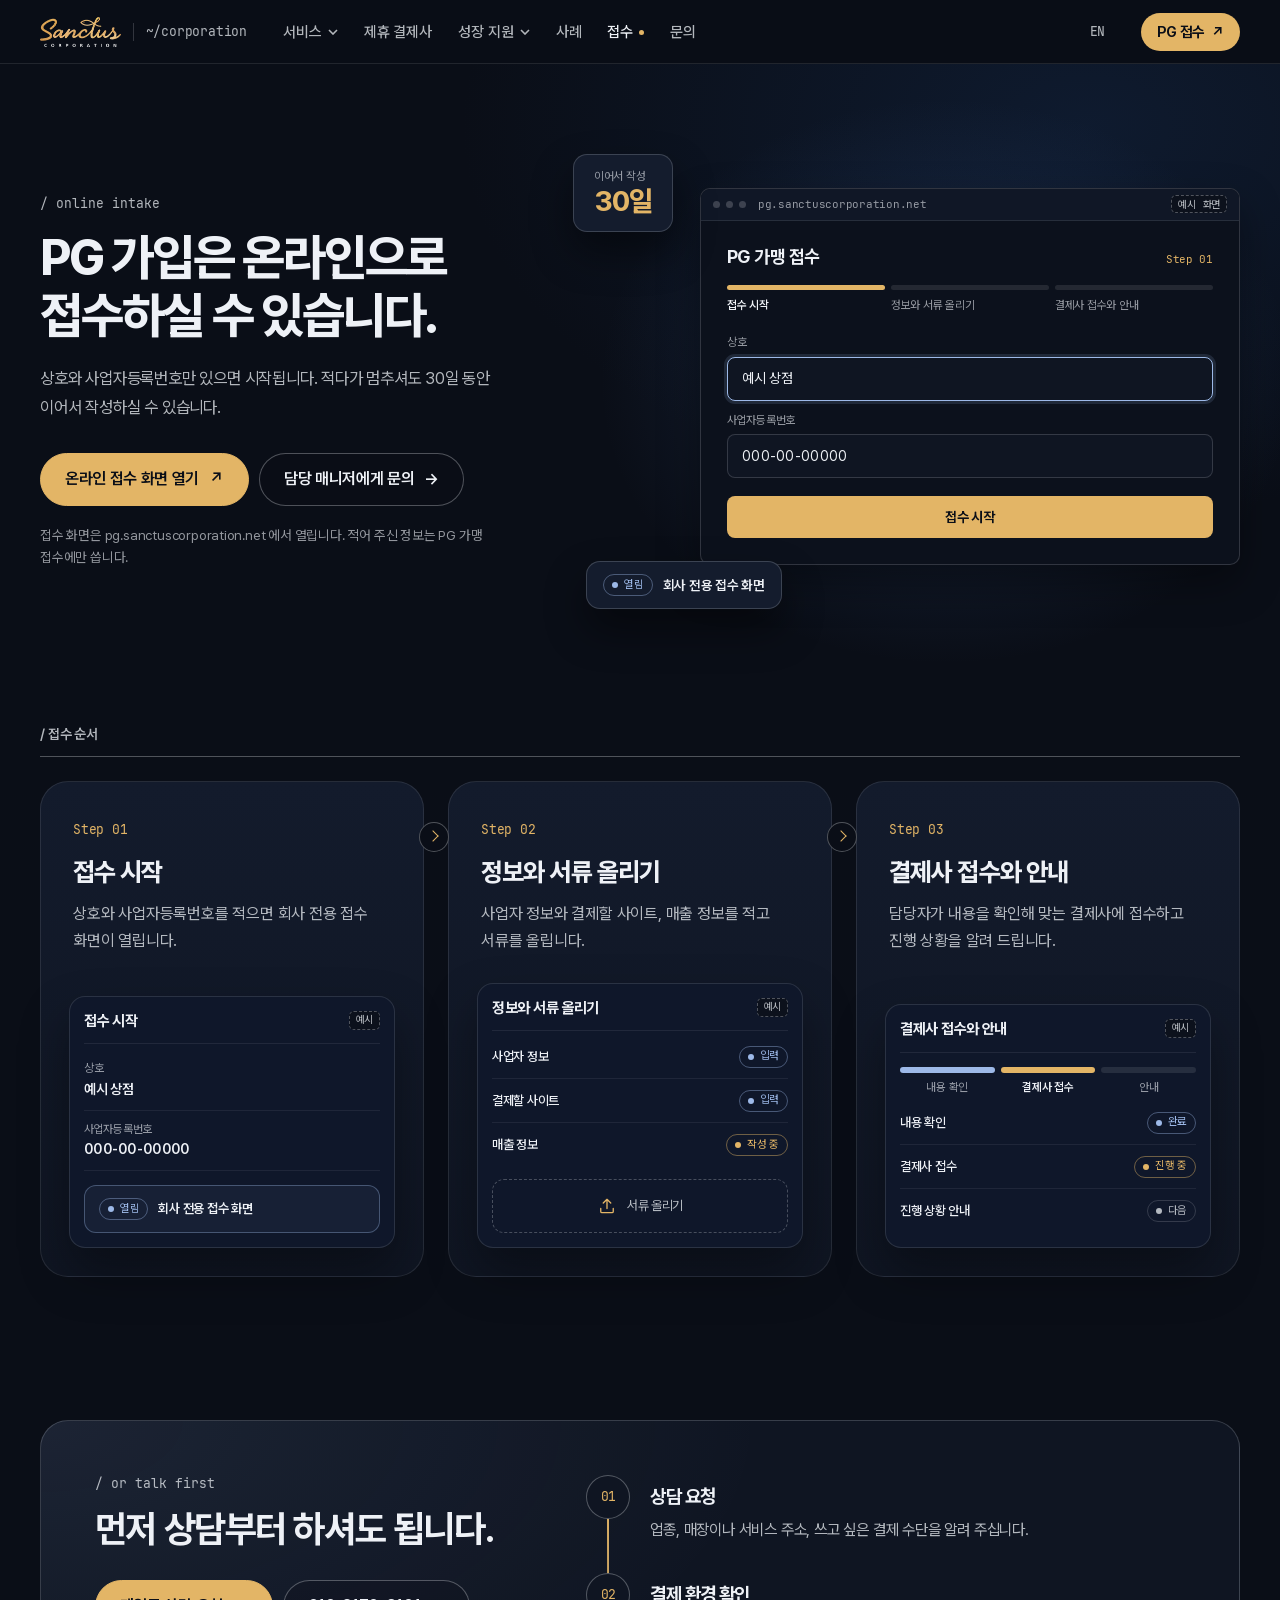
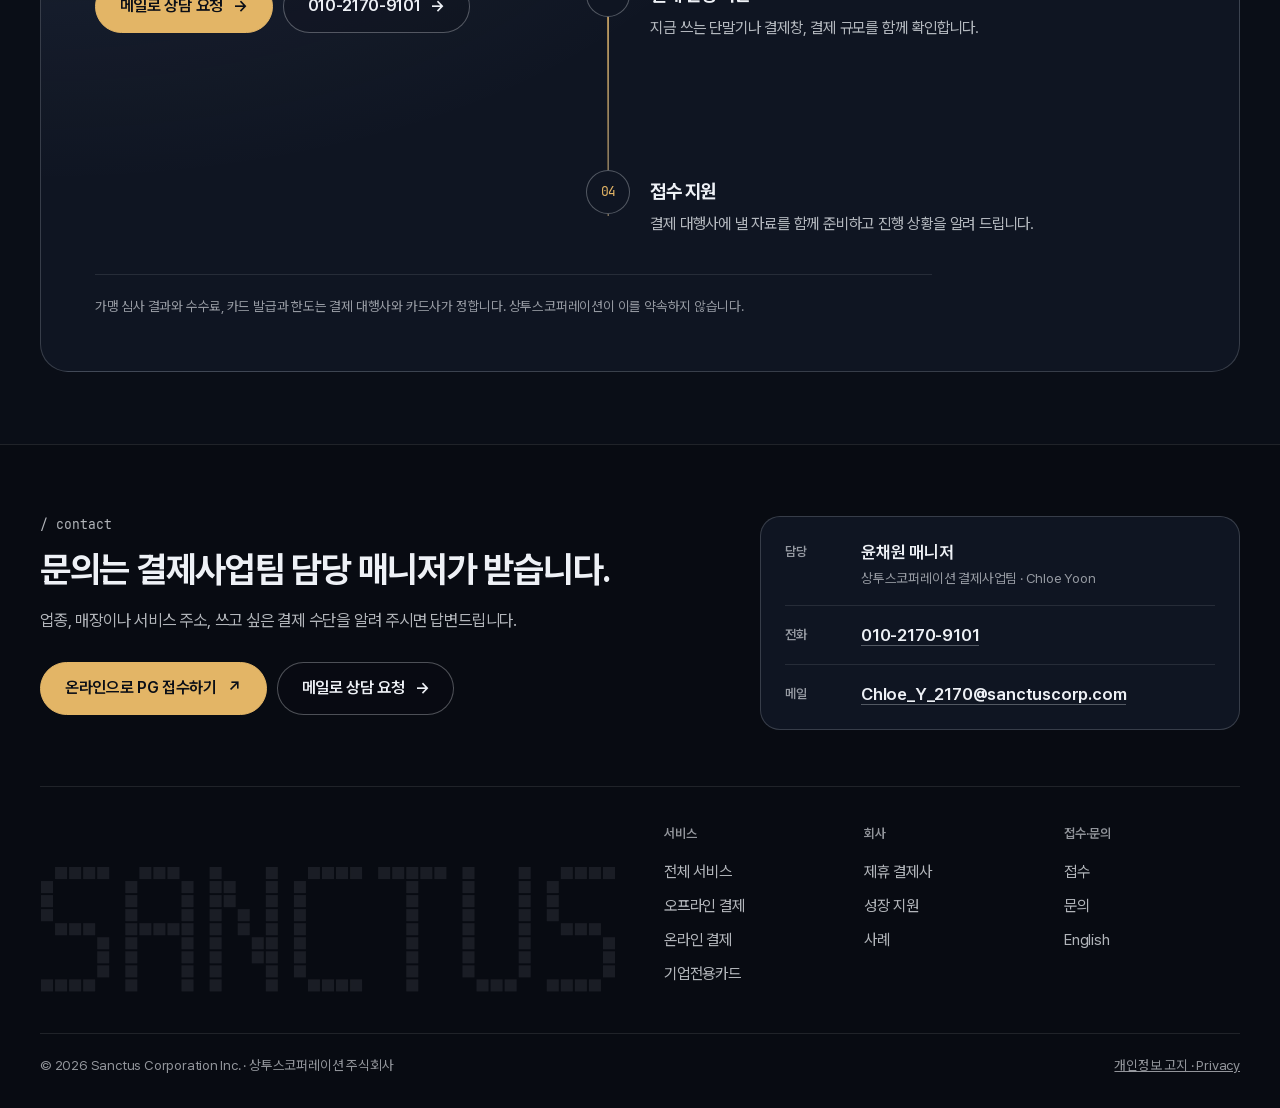
==== apply/index.html @ 1235dc09 "feat: 회사 홈페이지 v4(13쪽) 공개 승인된 v4 시안을 공개용으로 조립해 올립니다(--root /, 404 쪽만 noindex, 캐시 꼬리표 v4-20261119). 메인" ====
<!doctype html>
<html lang="ko">
<head>
<meta charset="utf-8">
<meta name="viewport" content="width=device-width,initial-scale=1,viewport-fit=cover">
<title>접수 — PG 가입은 온라인으로 접수하실 수 있습니다 | 상투스코퍼레이션</title>
<meta name="description" content="상호와 사업자등록번호만 있으면 시작됩니다. 적다가 멈추셔도 30일 동안 이어서 작성하실 수 있습니다.">

<meta name="theme-color" content="#0a0e17">
<link rel="canonical" href="https://sanctuscorporation.com/apply/">
<link rel="icon" href="../assets/favicon.svg" type="image/svg+xml">
<link rel="apple-touch-icon" href="../assets/apple-touch-icon.png">
<meta property="og:type" content="website">
<meta property="og:locale" content="ko_KR">
<meta property="og:site_name" content="Sanctus Corporation">
<meta property="og:title" content="접수 — PG 가입은 온라인으로 접수하실 수 있습니다 | 상투스코퍼레이션">
<meta property="og:description" content="상호와 사업자등록번호만 있으면 시작됩니다. 적다가 멈추셔도 30일 동안 이어서 작성하실 수 있습니다.">
<meta property="og:url" content="https://sanctuscorporation.com/apply/">
<meta property="og:image" content="https://sanctuscorporation.com/assets/og-image.png">
<meta name="twitter:card" content="summary_large_image">
<link rel="preload" href="../assets/fonts/pretendard-var-ks.woff2" as="font" type="font/woff2" crossorigin>
<link rel="stylesheet" href="../css/v4.css?v4-20261119"><link rel="stylesheet" href="../css/mocks.css?v4-20261119">
<script>(function(){var d=document.documentElement;d.className='js';if(window.matchMedia&&matchMedia('(prefers-reduced-motion: reduce)').matches)d.className+=' rm';setTimeout(function(){d.classList.add('go')},1600)})()</script>

</head>
<body class="page-sub">
<a class="skip" href="#main">본문으로 건너뛰기</a>
<header class="hd" id="hd" data-mode="sub"><div class="hd-bg" aria-hidden="true"></div><div class="hd-in"><a class="brand" href="../" aria-label="상투스코퍼레이션 첫 화면"><img src="../assets/sanctus-corporation-logo.webp" width="320" height="119" alt="Sanctus Corporation"><span class="path">~/corporation</span></a><nav class="mnav" id="mnav" aria-label="주 메뉴"><ul class="mnav-list"><li class="dd" data-dd><button type="button" class="nl dd-btn" aria-expanded="false" aria-controls="dd-services">서비스<svg class="chev" viewBox="0 0 10 6" aria-hidden="true"><path d="M1 1l4 4 4-4"/></svg></button><div class="dd-panel" id="dd-services"><ul><li><a href="../services/"><b>전체 서비스</b><span>결제 방식을 정하고, 접수하는 일을 돕습니다.</span></a></li><li><a href="../services/offline/"><b>오프라인 결제</b><span>매장 결제 PG·VAN 도입 상담</span></a></li><li><a href="../services/online/"><b>온라인 결제</b><span>온라인 결제 PG 도입 상담</span></a></li><li><a href="../services/corporate-card/"><b>기업전용카드</b><span>기업전용카드·정기결제 상담</span></a></li></ul></div></li><li><a class="nl" href="../partners/">제휴 결제사</a></li><li class="dd" data-dd><button type="button" class="nl dd-btn" aria-expanded="false" aria-controls="dd-growth">성장 지원<svg class="chev" viewBox="0 0 10 6" aria-hidden="true"><path d="M1 1l4 4 4-4"/></svg></button><div class="dd-panel" id="dd-growth"><ul><li><a href="../growth/"><b>성장 지원 전체</b><span>결제에서 끝나지 않습니다. 회사가 크는 일을 함께합니다.</span></a></li><li><a href="../growth/#tech"><b>기술</b><span>CTO 지원, AX 지원</span></a></li><li><a href="../growth/#programs"><b>지원사업</b><span>TIPS·LIPS, 정부지원사업 준비</span></a></li><li><a href="../growth/#investment"><b>투자</b><span>상투스인베스트먼트 투자 검토 연계</span></a></li><li><a href="../growth/#network"><b>고객과 네트워크</b><span>클라이언트 유치, 포트폴리오·투자사 연결</span></a></li></ul></div></li><li><a class="nl" href="../cases/">사례</a></li><li><a class="nl" href="../apply/" aria-current="page">접수</a></li><li><a class="nl" href="../contact/">문의</a></li></ul><a class="nl en" href="../en/" lang="en" aria-label="English">EN</a></nav><div class="hd-r"><a class="pg" href="https://pg.sanctuscorporation.net/" target="_blank" rel="noopener">PG 접수 <i aria-hidden="true">↗</i></a><button type="button" class="menu-btn" aria-expanded="false" aria-controls="mnav"><span class="mb-ic" aria-hidden="true"><i></i><i></i></span>메뉴</button></div></div></header>
<main id="main">
<section class="sub-hero hero2 intake" id="top" aria-labelledby="hero-h"><div class="wrap h2-grid"><div class="sh-copy"><p class="eyebrow">/ online intake</p><h1 id="hero-h">PG 가입은 <span class="nb">온라인으로</span> <span class="nb">접수하실 수 있습니다.</span></h1><p class="lede">상호와 사업자등록번호만 있으면 시작됩니다. 적다가 멈추셔도 30일 동안 이어서 작성하실 수 있습니다.</p><div class="btns"><a class="btn pri" href="https://pg.sanctuscorporation.net/" target="_blank" rel="noopener">온라인 접수 화면 열기 <i aria-hidden="true">↗</i></a><a class="btn" href="../contact/">담당 매니저에게 문의 <i aria-hidden="true">→</i></a></div><p class="fine">접수 화면은 pg.sanctuscorporation.net 에서 열립니다. 적어 주신 정보는 PG 가맹 접수에만 씁니다.</p></div><div class="h2-fig"><div class="h2-comp rv anim"><div class="mk ik" aria-label="온라인 PG 접수 화면 예시"><div class="mk-win ik-win"><div class="mk-bar"><i></i><i></i><i></i><span>pg.sanctuscorporation.net</span><em class="ex">예시 화면</em></div><div class="ik-in"><div class="ik-hd"><b>PG 가맹 접수</b><small>Step 01</small></div><ol class="ik-steps"><li class="now" style="--i:0"><i></i><span>접수 시작</span></li><li style="--i:1"><i></i><span>정보와 서류 올리기</span></li><li style="--i:2"><i></i><span>결제사 접수와 안내</span></li></ol><div class="ik-fields"><span class="ik-f" style="--i:0"><small>상호</small><span>예시 상점</span></span><span class="ik-f" style="--i:1"><small>사업자등록번호</small><span class="nmb">000-00-00000</span></span></div><span class="mk-btn ik-btn">접수 시작</span></div></div><div class="ik-toast"><small>이어서 작성</small><b>30일</b></div><div class="ik-open"><span class="st ok">열림</span><b>회사 전용 접수 화면</b></div></div></div></div></div></section>
<section class="sec steps3" id="steps" aria-labelledby="steps-h"><div class="wrap"><div class="sp-head"><h2 class="eyebrow ko" id="steps-h">/ 접수 순서</h2></div><ol class="sp-grid"><li class="sp rv" style="--i:0"><div class="sp-top"><span class="sp-no">Step 01</span><h3>접수 시작</h3><p>상호와 사업자등록번호를 적으면 회사 전용 접수 화면이 열립니다.</p></div><div class="sp-fig anim" aria-hidden="true"><div class="mk mc-wrap" aria-label="접수 시작 예시 화면"><div class="mc"><div class="mc-h"><b>접수 시작</b><em class="ex">예시</em></div><dl class="ik-dl"><div style="--i:0"><dt>상호</dt><dd>예시 상점</dd></div><div style="--i:1"><dt>사업자등록번호</dt><dd class="nmb">000-00-00000</dd></div></dl><div class="ik-go"><span class="st ok">열림</span><b>회사 전용 접수 화면</b></div></div></div></div></li><li class="sp rv" style="--i:1"><div class="sp-top"><span class="sp-no">Step 02</span><h3>정보와 서류 올리기</h3><p>사업자 정보와 결제할 사이트, 매출 정보를 적고 서류를 올립니다.</p></div><div class="sp-fig anim" aria-hidden="true"><div class="mk mc-wrap" aria-label="정보와 서류 올리기 예시 화면"><div class="mc"><div class="mc-h"><b>정보와 서류 올리기</b><em class="ex">예시</em></div><ul class="mc-rows"><li style="--i:0"><span class="nm">사업자 정보</span><span class="st ok">입력</span></li><li style="--i:1"><span class="nm">결제할 사이트</span><span class="st ok">입력</span></li><li style="--i:2"><span class="nm">매출 정보</span><span class="st now">작성 중</span></li></ul><div class="ik-drop"><svg viewBox="0 0 24 24" aria-hidden="true"><path d="M12 15V4M7.5 8.5 12 4l4.5 4.5M4.5 15v3.5a1.5 1.5 0 0 0 1.5 1.5h12a1.5 1.5 0 0 0 1.5-1.5V15"/></svg><span>서류 올리기</span></div></div></div></div></li><li class="sp rv" style="--i:2"><div class="sp-top"><span class="sp-no">Step 03</span><h3>결제사 접수와 안내</h3><p>담당자가 내용을 확인해 맞는 결제사에 접수하고 진행 상황을 알려 드립니다.</p></div><div class="sp-fig anim" aria-hidden="true"><div class="mk mc-wrap" aria-label="결제사 접수와 안내 예시 화면"><div class="mc"><div class="mc-h"><b>결제사 접수와 안내</b><em class="ex">예시</em></div><ol class="pg4 p3"><li class="ok" style="--i:0"><i></i><span>내용 확인</span></li><li class="now" style="--i:1"><i></i><span>결제사 접수</span></li><li style="--i:2"><i></i><span>안내</span></li></ol><ul class="mc-rows"><li style="--i:0"><span class="nm">내용 확인</span><span class="st ok">완료</span></li><li style="--i:1"><span class="nm">결제사 접수</span><span class="st now">진행 중</span></li><li style="--i:2"><span class="nm">진행 상황 안내</span><span class="st">다음</span></li></ul></div></div></div></li></ol></div></section>
<section class="sec talk" id="talk" aria-labelledby="talk-h"><div class="wrap"><div class="tl-box"><div class="tl-grid"><div class="tl-copy"><p class="eyebrow">/ or talk first</p><h2 id="talk-h">먼저 상담부터 <span class="nb">하셔도 됩니다.</span></h2><div class="btns"><a class="btn pri" href="mailto:Chloe_Y_2170@sanctuscorp.com?subject=%EA%B2%B0%EC%A0%9C%20%EC%83%81%EB%8B%B4%20%EC%9A%94%EC%B2%AD">메일로 상담 요청 <i aria-hidden="true">→</i></a><a class="btn" href="tel:01021709101">010-2170-9101 <i aria-hidden="true">→</i></a></div></div><ol class="tl-list anim"><li class="rv" style="--i:0"><span class="tl-no">01</span><div><h3>상담 요청</h3><p>업종, 매장이나 서비스 주소, 쓰고 싶은 결제 수단을 알려 주십니다.</p></div></li><li class="rv" style="--i:1"><span class="tl-no">02</span><div><h3>결제 환경 확인</h3><p>지금 쓰는 단말기나 결제창, 결제 규모를 함께 확인합니다.</p></div></li><li class="rv" style="--i:2"><span class="tl-no">03</span><div><h3>방식 안내</h3><p>맞는 결제 방식과 진행 절차를 비교해 설명드립니다.</p></div></li><li class="rv" style="--i:3"><span class="tl-no">04</span><div><h3>접수 지원</h3><p>결제 대행사에 낼 자료를 함께 준비하고 진행 상황을 알려 드립니다.</p></div></li></ol></div><p class="fine">가맹 심사 결과와 수수료, 카드 발급과 한도는 결제 대행사와 카드사가 정합니다. 상투스코퍼레이션이 이를 약속하지 않습니다.</p></div></div></section>
</main>
<footer class="ft" id="contact-foot" aria-labelledby="ft-h"><div class="wrap"><div class="ft-top"><div class="ft-copy"><p class="eyebrow">/ contact</p><h2 id="ft-h">문의는 결제사업팀 담당 매니저가 받습니다.</h2><p class="lede">업종, 매장이나 서비스 주소, 쓰고 싶은 결제 수단을 알려 주시면 답변드립니다.</p><div class="btns"><a class="btn pri" href="https://pg.sanctuscorporation.net/" target="_blank" rel="noopener">온라인으로 PG 접수하기 <i aria-hidden="true">↗</i></a><a class="btn" href="mailto:Chloe_Y_2170@sanctuscorp.com?subject=%EA%B2%B0%EC%A0%9C%20%EC%83%81%EB%8B%B4%20%EC%9A%94%EC%B2%AD">메일로 상담 요청 <i aria-hidden="true">→</i></a></div></div><dl class="who"><div><dt>담당</dt><dd>윤채원 매니저<small>상투스코퍼레이션 결제사업팀 · Chloe Yoon</small></dd></div><div><dt>전화</dt><dd><a href="tel:01021709101">010-2170-9101</a></dd></div><div><dt>메일</dt><dd><a href="mailto:Chloe_Y_2170@sanctuscorp.com">Chloe_Y_2170@<wbr>sanctuscorp.com</a></dd></div></dl></div><div class="ft-mid"><svg class="pix ft-pix" viewBox="0 0 41 9" preserveAspectRatio="xMinYMax meet" aria-hidden="true" focusable="false"><rect x="1.07" y="0.07" width=".86" height=".86"/><rect x="2.07" y="0.07" width=".86" height=".86"/><rect x="3.07" y="0.07" width=".86" height=".86"/><rect x="4.07" y="0.07" width=".86" height=".86"/><rect x="0.07" y="1.07" width=".86" height=".86"/><rect x="0.07" y="2.07" width=".86" height=".86"/><rect x="0.07" y="3.07" width=".86" height=".86"/><rect x="1.07" y="4.07" width=".86" height=".86"/><rect x="2.07" y="4.07" width=".86" height=".86"/><rect x="3.07" y="4.07" width=".86" height=".86"/><rect x="4.07" y="5.07" width=".86" height=".86"/><rect x="4.07" y="6.07" width=".86" height=".86"/><rect x="4.07" y="7.07" width=".86" height=".86"/><rect x="0.07" y="8.07" width=".86" height=".86"/><rect x="1.07" y="8.07" width=".86" height=".86"/><rect x="2.07" y="8.07" width=".86" height=".86"/><rect x="3.07" y="8.07" width=".86" height=".86"/><rect x="7.07" y="0.07" width=".86" height=".86"/><rect x="8.07" y="0.07" width=".86" height=".86"/><rect x="9.07" y="0.07" width=".86" height=".86"/><rect x="6.07" y="1.07" width=".86" height=".86"/><rect x="10.07" y="1.07" width=".86" height=".86"/><rect x="6.07" y="2.07" width=".86" height=".86"/><rect x="10.07" y="2.07" width=".86" height=".86"/><rect x="6.07" y="3.07" width=".86" height=".86"/><rect x="10.07" y="3.07" width=".86" height=".86"/><rect x="6.07" y="4.07" width=".86" height=".86"/><rect x="7.07" y="4.07" width=".86" height=".86"/><rect x="8.07" y="4.07" width=".86" height=".86"/><rect x="9.07" y="4.07" width=".86" height=".86"/><rect x="10.07" y="4.07" width=".86" height=".86"/><rect x="6.07" y="5.07" width=".86" height=".86"/><rect x="10.07" y="5.07" width=".86" height=".86"/><rect x="6.07" y="6.07" width=".86" height=".86"/><rect x="10.07" y="6.07" width=".86" height=".86"/><rect x="6.07" y="7.07" width=".86" height=".86"/><rect x="10.07" y="7.07" width=".86" height=".86"/><rect x="6.07" y="8.07" width=".86" height=".86"/><rect x="10.07" y="8.07" width=".86" height=".86"/><rect x="12.07" y="0.07" width=".86" height=".86"/><rect x="16.07" y="0.07" width=".86" height=".86"/><rect x="12.07" y="1.07" width=".86" height=".86"/><rect x="13.07" y="1.07" width=".86" height=".86"/><rect x="16.07" y="1.07" width=".86" height=".86"/><rect x="12.07" y="2.07" width=".86" height=".86"/><rect x="13.07" y="2.07" width=".86" height=".86"/><rect x="16.07" y="2.07" width=".86" height=".86"/><rect x="12.07" y="3.07" width=".86" height=".86"/><rect x="14.07" y="3.07" width=".86" height=".86"/><rect x="16.07" y="3.07" width=".86" height=".86"/><rect x="12.07" y="4.07" width=".86" height=".86"/><rect x="14.07" y="4.07" width=".86" height=".86"/><rect x="16.07" y="4.07" width=".86" height=".86"/><rect x="12.07" y="5.07" width=".86" height=".86"/><rect x="15.07" y="5.07" width=".86" height=".86"/><rect x="16.07" y="5.07" width=".86" height=".86"/><rect x="12.07" y="6.07" width=".86" height=".86"/><rect x="15.07" y="6.07" width=".86" height=".86"/><rect x="16.07" y="6.07" width=".86" height=".86"/><rect x="12.07" y="7.07" width=".86" height=".86"/><rect x="16.07" y="7.07" width=".86" height=".86"/><rect x="12.07" y="8.07" width=".86" height=".86"/><rect x="16.07" y="8.07" width=".86" height=".86"/><rect x="19.07" y="0.07" width=".86" height=".86"/><rect x="20.07" y="0.07" width=".86" height=".86"/><rect x="21.07" y="0.07" width=".86" height=".86"/><rect x="22.07" y="0.07" width=".86" height=".86"/><rect x="18.07" y="1.07" width=".86" height=".86"/><rect x="18.07" y="2.07" width=".86" height=".86"/><rect x="18.07" y="3.07" width=".86" height=".86"/><rect x="18.07" y="4.07" width=".86" height=".86"/><rect x="18.07" y="5.07" width=".86" height=".86"/><rect x="18.07" y="6.07" width=".86" height=".86"/><rect x="18.07" y="7.07" width=".86" height=".86"/><rect x="19.07" y="8.07" width=".86" height=".86"/><rect x="20.07" y="8.07" width=".86" height=".86"/><rect x="21.07" y="8.07" width=".86" height=".86"/><rect x="22.07" y="8.07" width=".86" height=".86"/><rect x="24.07" y="0.07" width=".86" height=".86"/><rect x="25.07" y="0.07" width=".86" height=".86"/><rect x="26.07" y="0.07" width=".86" height=".86"/><rect x="27.07" y="0.07" width=".86" height=".86"/><rect x="28.07" y="0.07" width=".86" height=".86"/><rect x="26.07" y="1.07" width=".86" height=".86"/><rect x="26.07" y="2.07" width=".86" height=".86"/><rect x="26.07" y="3.07" width=".86" height=".86"/><rect x="26.07" y="4.07" width=".86" height=".86"/><rect x="26.07" y="5.07" width=".86" height=".86"/><rect x="26.07" y="6.07" width=".86" height=".86"/><rect x="26.07" y="7.07" width=".86" height=".86"/><rect x="26.07" y="8.07" width=".86" height=".86"/><rect x="30.07" y="0.07" width=".86" height=".86"/><rect x="34.07" y="0.07" width=".86" height=".86"/><rect x="30.07" y="1.07" width=".86" height=".86"/><rect x="34.07" y="1.07" width=".86" height=".86"/><rect x="30.07" y="2.07" width=".86" height=".86"/><rect x="34.07" y="2.07" width=".86" height=".86"/><rect x="30.07" y="3.07" width=".86" height=".86"/><rect x="34.07" y="3.07" width=".86" height=".86"/><rect x="30.07" y="4.07" width=".86" height=".86"/><rect x="34.07" y="4.07" width=".86" height=".86"/><rect x="30.07" y="5.07" width=".86" height=".86"/><rect x="34.07" y="5.07" width=".86" height=".86"/><rect x="30.07" y="6.07" width=".86" height=".86"/><rect x="34.07" y="6.07" width=".86" height=".86"/><rect x="30.07" y="7.07" width=".86" height=".86"/><rect x="34.07" y="7.07" width=".86" height=".86"/><rect x="31.07" y="8.07" width=".86" height=".86"/><rect x="32.07" y="8.07" width=".86" height=".86"/><rect x="33.07" y="8.07" width=".86" height=".86"/><rect x="37.07" y="0.07" width=".86" height=".86"/><rect x="38.07" y="0.07" width=".86" height=".86"/><rect x="39.07" y="0.07" width=".86" height=".86"/><rect x="40.07" y="0.07" width=".86" height=".86"/><rect x="36.07" y="1.07" width=".86" height=".86"/><rect x="36.07" y="2.07" width=".86" height=".86"/><rect x="36.07" y="3.07" width=".86" height=".86"/><rect x="37.07" y="4.07" width=".86" height=".86"/><rect x="38.07" y="4.07" width=".86" height=".86"/><rect x="39.07" y="4.07" width=".86" height=".86"/><rect x="40.07" y="5.07" width=".86" height=".86"/><rect x="40.07" y="6.07" width=".86" height=".86"/><rect x="40.07" y="7.07" width=".86" height=".86"/><rect x="36.07" y="8.07" width=".86" height=".86"/><rect x="37.07" y="8.07" width=".86" height=".86"/><rect x="38.07" y="8.07" width=".86" height=".86"/><rect x="39.07" y="8.07" width=".86" height=".86"/></svg><div class="ft-map"><div><p class="fm-h">서비스</p><ul><li><a href="../services/">전체 서비스</a></li><li><a href="../services/offline/">오프라인 결제</a></li><li><a href="../services/online/">온라인 결제</a></li><li><a href="../services/corporate-card/">기업전용카드</a></li></ul></div><div><p class="fm-h">회사</p><ul><li><a href="../partners/">제휴 결제사</a></li><li><a href="../growth/">성장 지원</a></li><li><a href="../cases/">사례</a></li></ul></div><div><p class="fm-h">접수·문의</p><ul><li><a href="../apply/">접수</a></li><li><a href="../contact/">문의</a></li><li><a href="../en/" lang="en">English</a></li></ul></div></div></div><div class="ft-end"><span>© 2026 Sanctus Corporation Inc. · 상투스코퍼레이션 주식회사</span><a href="../privacy.html">개인정보 고지 · Privacy</a></div></div></footer>
<script src="../js/v4.js?v4-20261119" defer></script>
</body>
</html>
---- css/v4.css ----
/* 상투스코퍼레이션 v4 공용 스타일 — 모든 쪽이 함께 씁니다. 클래스와 부품 쓰는 법은 BUILD_NOTES.md.
   바탕 네이비 #0a0e17, 강조 호박색 #e3b566 하나, Pretendard·JetBrains Mono 자체 호스팅. */
@font-face{font-family:"Pretendard SC";font-weight:45 930;font-style:normal;font-display:swap;src:url("../assets/fonts/pretendard-var-ks.woff2") format("woff2-variations"),url("../assets/fonts/pretendard-var-ks.woff2") format("woff2")}
@font-face{font-family:"JetBrains Mono";font-weight:400;font-style:normal;font-display:swap;src:url("../assets/fonts/jbmono-400.woff2") format("woff2")}
@font-face{font-family:"JetBrains Mono";font-weight:500;font-style:normal;font-display:swap;src:url("../assets/fonts/jbmono-500.woff2") format("woff2")}

:root{
  --bg:#0a0e17; --bg-2:#0d121d; --card:#0f1522; --card-2:#121a2a; --well:#0b101b;
  --ink:#eef1f6; --ink-2:rgba(238,241,246,.74); --ink-3:rgba(238,241,246,.6);
  --line:rgba(238,241,246,.1); --line-2:rgba(238,241,246,.18); --line-3:rgba(238,241,246,.3);
  --amber:#e3b566; --amber-ink:#0a0e17; --amber-soft:rgba(227,181,102,.14); --ice:#9db9e8;
  --sans:"Pretendard SC","Pretendard Variable",Pretendard,-apple-system,"Apple SD Gothic Neo","Malgun Gothic",sans-serif;
  --mono:"JetBrains Mono",ui-monospace,Consolas,"Pretendard SC",monospace;
  --max:1240px; --pad:40px; --hd-h:64px;
  --sec:clamp(64px,5.6vw,80px);
  --e-out:cubic-bezier(.165,.84,.44,1);   /* 등장 곡선(stripe) */
  --e-hd:cubic-bezier(.19,1,.22,1);       /* 머리 막대(adyen 600ms) */
  --e-ui:cubic-bezier(.4,0,.2,1);         /* 마우스 올림(기업전용카드 화면 참고 200ms) */
}
@media (max-width:1023px){:root{--pad:24px}}
@media (max-width:599px){:root{--pad:16px;--hd-h:56px;--sec:56px}}

/* ---------- 바탕 ---------- */
*{box-sizing:border-box}
html{-webkit-text-size-adjust:100%;scroll-padding-top:calc(var(--hd-h) + 64px);overflow-x:clip}
body{margin:0;background:var(--bg);color:var(--ink);font-family:var(--sans);font-size:17px;line-height:1.65;letter-spacing:-.012em;word-break:keep-all;overflow-wrap:anywhere;-webkit-font-smoothing:antialiased;overflow-x:clip}
img,svg,canvas,video{display:block;max-width:100%}
a{color:inherit}
h1,h2,h3{margin:0;text-wrap:balance}
p{margin:0;text-wrap:pretty}
ul,ol{margin:0;padding:0;list-style:none}
button{font:inherit;color:inherit;background:none;border:0;padding:0;cursor:pointer}
::selection{background:var(--amber);color:var(--amber-ink)}
:focus-visible{outline:2px solid var(--amber);outline-offset:3px;border-radius:4px}
.nb{white-space:nowrap}
.sr{position:absolute;width:1px;height:1px;margin:-1px;padding:0;overflow:hidden;clip:rect(0 0 0 0);white-space:nowrap;border:0}
.skip{position:absolute;left:-999px;top:0;z-index:100;background:var(--amber);color:var(--amber-ink);padding:10px 16px;font-weight:600}
.skip:focus{left:12px;top:12px}
.wrap{width:100%;max-width:calc(var(--max) + var(--pad) * 2);margin:0 auto;padding:0 var(--pad)}

/* ---------- 글자 단계 ---------- */
.eyebrow{font-family:var(--mono);font-size:13px;line-height:1.4;letter-spacing:0;color:var(--ink-2);font-weight:400}
.eyebrow::first-letter{color:var(--amber)}
.eyebrow.ko{font-family:var(--sans);font-size:14px;font-weight:600;letter-spacing:-.01em}
.sec{padding:var(--sec) 0;position:relative}
.sec-head{max-width:860px;margin-bottom:clamp(32px,3.4vw,48px)}
.sec-head h2{margin-top:14px;font-size:clamp(30px,3.4vw,48px);line-height:1.22;letter-spacing:-.038em;font-weight:700}
.sec-head .lede{margin-top:18px;font-size:clamp(16px,1.3vw,18.5px);line-height:1.7;color:var(--ink-2);max-width:42em}
.sec-head.tight{margin-bottom:0}
.sec-head.tight h2{font-size:clamp(28px,2.9vw,42px)}
.fine{margin-top:24px;font-size:13.5px;line-height:1.65;color:var(--ink-3);max-width:62em}
.sec-tail{display:flex;flex-wrap:wrap;align-items:center;gap:14px 28px;margin-top:36px}
.sec-tail .btns,.sec-tail .more{margin-top:0}

/* ---------- 단추·링크 ---------- */
.btns{display:flex;flex-wrap:wrap;gap:10px;margin-top:32px}
.btn{display:inline-flex;align-items:center;justify-content:center;gap:10px;min-height:50px;padding:12px 24px;border:1px solid var(--line-3);border-radius:999px;font-size:16px;font-weight:600;letter-spacing:-.02em;text-decoration:none;white-space:nowrap;color:var(--ink);background:rgba(10,14,23,.2);transition:background-color .25s var(--e-ui),color .25s var(--e-ui),border-color .25s var(--e-ui)}
.btn i{font-style:normal;transition:transform .25s var(--e-ui)}
.btn:hover{background:var(--ink);color:var(--bg);border-color:var(--ink)}
.btn:active{transform:scale(.97)}
.btn:hover i,.more:hover i{transform:translateX(4px)}
.btn.pri{background:var(--amber);border-color:var(--amber);color:var(--amber-ink)}
.btn.pri:hover{background:#f0c77d;border-color:#f0c77d;color:var(--amber-ink)}
.more{display:inline-flex;align-items:center;gap:8px;margin-top:24px;font-size:15.5px;font-weight:600;color:var(--ink);text-decoration:none;border-bottom:1px solid var(--line-3);padding-bottom:3px;transition:border-color .25s var(--e-ui),color .25s var(--e-ui)}
.more i{font-style:normal;color:var(--amber);transition:transform .25s var(--e-ui)}
.more:hover{border-color:var(--amber)}
.sec-tail .more{margin-top:0}
.who{display:flex;align-items:baseline;gap:10px;margin-top:16px;font-size:14.5px;color:var(--ink-2);line-height:1.55}
.who b{flex:none;font-size:12.5px;font-weight:600;color:var(--amber);background:var(--amber-soft);padding:2px 8px;border-radius:6px}

/* ---------- 머리 메뉴 ---------- */
.hd{position:fixed;left:0;right:0;top:0;z-index:60;height:var(--hd-h)}
.hd-bg{position:absolute;inset:0;background:rgba(10,14,23,.92);border-bottom:1px solid var(--line);transition:transform .6s var(--e-hd)}
.hd-in{position:relative;height:100%;display:flex;align-items:center;gap:24px;max-width:calc(var(--max) + var(--pad) * 2);margin:0 auto;padding:0 var(--pad)}
.brand{flex:none;display:flex;align-items:center;gap:12px;text-decoration:none;height:44px}
.brand img{height:30px;width:auto}
.brand .path{font-family:var(--mono);font-size:13px;color:var(--ink-2);padding-left:12px;border-left:1px solid var(--line-2);line-height:18px}
.mnav{flex:1;display:flex;align-items:center;gap:4px;min-width:0;transition:opacity .6s var(--e-hd),transform .6s var(--e-hd)}
.mnav-list{display:flex;align-items:center;gap:2px}
.nl{display:inline-flex;align-items:center;gap:6px;height:40px;padding:0 12px;border-radius:10px;font-size:15px;font-weight:500;color:var(--ink-2);text-decoration:none;white-space:nowrap;transition:color .2s var(--e-ui),background-color .2s var(--e-ui)}
.nl:hover,.dd.open>.nl{color:var(--ink);background:rgba(238,241,246,.07)}
.nl[aria-current]{color:var(--ink)}
.nl[aria-current]::after{content:"";width:5px;height:5px;border-radius:50%;background:var(--amber)}
.nl .chev{width:10px;height:6px;fill:none;stroke:currentColor;stroke-width:1.6;transition:transform .2s var(--e-ui)}
.dd.open .chev{transform:rotate(180deg)}
.nl.en{margin-left:auto;font-family:var(--mono);font-size:13px}
.hd-r{flex:none;display:flex;align-items:center;gap:8px;margin-left:auto}
.mnav+.hd-r{margin-left:0}
.pg{display:inline-flex;align-items:center;gap:6px;height:38px;padding:0 16px;border-radius:999px;background:var(--amber);color:var(--amber-ink);font-size:14.5px;font-weight:650;text-decoration:none;white-space:nowrap;transition:background-color .2s var(--e-ui)}
.pg i{font-style:normal}
.pg:hover{background:#f0c77d}
.menu-btn{display:none;align-items:center;gap:8px;height:38px;padding:0 14px;border:1px solid var(--line-2);border-radius:999px;font-size:14.5px;font-weight:600}
.mb-ic{display:grid;gap:4px;width:14px}
.mb-ic i{display:block;height:1.6px;background:var(--ink);border-radius:2px;transition:transform .25s var(--e-ui)}
.hd.open .mb-ic i:first-child{transform:translateY(2.8px) rotate(45deg)}
.hd.open .mb-ic i:last-child{transform:translateY(-2.8px) rotate(-45deg)}
/* 펼침 판 */
.dd{position:relative}
.dd-panel{position:absolute;top:calc(100% + 12px);left:-8px;min-width:340px;padding:8px;background:#0f1522;border:1px solid var(--line-2);border-radius:18px;box-shadow:0 28px 60px rgba(0,0,0,.45);opacity:0;visibility:hidden;transform:translateY(-6px);transition:opacity .2s var(--e-ui),transform .2s var(--e-ui),visibility 0s linear .2s}
.dd-panel::before{content:"";position:absolute;left:0;right:0;top:-14px;height:14px}
.dd.open .dd-panel{opacity:1;visibility:visible;transform:none;transition-delay:0s}
html:not(.js) .dd:hover .dd-panel,html:not(.js) .dd:focus-within .dd-panel{opacity:1;visibility:visible;transform:none;transition-delay:0s}
.dd-panel a{display:grid;gap:2px;padding:12px 14px;border-radius:12px;text-decoration:none;transition:background-color .2s var(--e-ui)}
.dd-panel a:hover,.dd-panel a:focus-visible{background:rgba(238,241,246,.07)}
.dd-panel b{font-size:15.5px;font-weight:600;color:var(--ink)}
.dd-panel span{font-size:13.5px;color:var(--ink-3);line-height:1.5}
/* 메인 맨 위: 로고와 PG 접수만, 10px 넘게 내리면 막대가 위에서 내려옴(설계 Ⅵ-1) */
@media (min-width:1080px){
  .js .hd[data-mode=home] .hd-bg{transform:translateY(-101%)}
  .js .hd[data-mode=home] .mnav{opacity:0;transform:translateY(-12px);pointer-events:none}
  .js .hd[data-mode=home].is-on .hd-bg,.js .hd[data-mode=home]:focus-within .hd-bg{transform:none}
  .js .hd[data-mode=home].is-on .mnav,.js .hd[data-mode=home]:focus-within .mnav{opacity:1;transform:none;pointer-events:auto}
}
@media (max-width:1079px){
  .js .menu-btn{display:inline-flex}
  .js .mnav{position:fixed;left:0;right:0;top:var(--hd-h);bottom:0;display:none;flex-direction:column;align-items:stretch;gap:0;padding:12px var(--pad) 40px;background:var(--bg);overflow-y:auto;border-top:1px solid var(--line)}
  .js .hd.open .mnav{display:flex}
  .mnav-list{flex-direction:column;align-items:stretch;gap:0}
  .mnav .nl{width:100%;height:auto;min-height:52px;padding:12px 4px;font-size:18px;font-weight:600;color:var(--ink);border-radius:0;border-bottom:1px solid var(--line);justify-content:space-between}
  .mnav .nl:hover{background:none}
  .nl.en{margin-left:0;font-size:15px}
  .dd-panel{position:static;min-width:0;padding:0 0 8px;background:none;border:0;box-shadow:none;opacity:1;visibility:visible;transform:none;display:none}
  .dd.open .dd-panel,html:not(.js) .dd-panel{display:block}
  .dd-panel a{padding:10px 4px 10px 16px;border-radius:0}
  .dd-panel b{font-size:16px}
  .brand .path{display:none}
  html:not(.js) .hd{position:relative;height:auto}
  html:not(.js) .hd-in{flex-wrap:wrap;padding-top:8px;padding-bottom:8px}
  html:not(.js) .mnav{order:3;flex-basis:100%;flex-direction:column;align-items:stretch}
  html:not(.js) .hero{margin-top:0}
}
@media (max-width:599px){
  .brand img{height:26px}
  .pg{height:36px;padding:0 13px;font-size:14px}
  .menu-btn{height:36px;padding:0 12px}
  .hd-in{gap:10px}
}
body.menu-open{overflow:hidden}

/* ---------- 0. 첫 화면 영상 ---------- */
.hero{position:relative;height:100vh;height:100svh;min-height:600px;overflow:hidden;color:var(--ink);isolation:isolate}
.hero-media{position:absolute;inset:0;z-index:-1;background:#0b0f18;will-change:clip-path}
.hero-poster img,.hero-video{position:absolute;inset:0;width:100%;height:100%;object-fit:cover;max-width:none}
.hero-video{opacity:0;transition:opacity .4s linear}
.hero-video.on{opacity:1}
/* 덮개(2단계 11-18 고침): 글이 놓인 왼쪽을 글 끝까지 진하게(.92) 덮고, 글 오른쪽에서 옅어집니다.
   기준은 % 가 아니라 글 칸의 왼쪽 끝(--cx)이라 1440·1920 어디서나 제목·설명 뒤가 같은 진하기입니다.
   영상은 오른쪽과 위쪽에서 그대로 보입니다. 세로 화면(영상 4:5)은 아래 미디어 조건에서 위→아래 덮개로 바꿉니다. */
.hero-shade{--cx:max(var(--pad),calc((100% - var(--max)) / 2));position:absolute;inset:0;background:
  linear-gradient(180deg,rgba(10,14,23,.5) 0,rgba(10,14,23,0) 150px),
  linear-gradient(90deg,rgba(10,14,23,.93) 0,rgba(10,14,23,.92) calc(var(--cx) + 680px),rgba(10,14,23,.62) calc(var(--cx) + 880px),rgba(10,14,23,.2) calc(var(--cx) + 1100px),rgba(10,14,23,0) calc(var(--cx) + 1320px)),
  linear-gradient(0deg,rgba(10,14,23,.5) 0,rgba(10,14,23,0) 34%)}
.hero-copy{position:absolute;left:0;right:0;bottom:max(12vh,88px)}
.hero-eb{color:rgba(238,241,246,.86)}
.hero h1{margin-top:18px;font-size:clamp(42px,5vw,76px);line-height:1.1;letter-spacing:-.045em;font-weight:760}
.hero h1 .ln{display:block;overflow:hidden;padding-bottom:.04em}
.hero h1 .ln>span{display:inline-block}
.hero h1 em{font-style:normal;color:var(--amber)}
.hero-lede{margin-top:22px;max-width:35em;font-size:clamp(16px,1.25vw,18.5px);line-height:1.7;color:rgba(238,241,246,.86)}
.hero-btns{margin-top:30px}
.hero-btns .btn:not(.pri){background:rgba(10,14,23,.35);border-color:rgba(238,241,246,.45)}
.hero-btns .btn:not(.pri):hover{background:var(--ink);color:var(--bg)}
.hero-foot{position:absolute;left:0;right:0;bottom:24px;display:flex;align-items:flex-end;justify-content:space-between;pointer-events:none}
.hero-ai{font-size:12px;color:rgba(238,241,246,.7);letter-spacing:0}
.hero-pause{pointer-events:auto;display:grid;place-items:center;width:48px;height:48px;border-radius:50%;background:rgba(10,14,23,.5);border:1px solid rgba(238,241,246,.35);transition:background-color .2s var(--e-ui)}
.hero-pause:hover{background:rgba(10,14,23,.85)}
.hero-pause span{width:12px;height:14px;border-left:3.5px solid var(--ink);border-right:3.5px solid var(--ink)}
.hero-pause[aria-pressed=true] span{width:0;height:0;border-style:solid;border-width:7.5px 0 7.5px 13px;border-color:transparent transparent transparent var(--ink);margin-left:4px}
/* 제목 세 줄이 한 줄씩 올라옴(C-67) — 스크립트가 없거나 늦으면 그대로 보임(.go) */
.js .hero h1 .ln>span,.js .hero-lede,.js .hero-btns{opacity:0;transform:translateY(24px);transition:opacity .6s var(--e-out),transform .6s var(--e-out);transition-delay:calc(var(--l,0) * 120ms)}
.js .hero-lede{--l:3}
.js .hero-btns{--l:4}
.js .hero.in h1 .ln>span,.js .hero.in .hero-lede,.js .hero.in .hero-btns,
.go .hero h1 .ln>span,.go .hero-lede,.go .hero-btns,
.rm .hero h1 .ln>span,.rm .hero-lede,.rm .hero-btns{opacity:1;transform:none}
/* 세로 화면(4:5 영상): 글(작은 표지부터)이 화면 아래 75% 를 차지하므로 그 높이까지 진하게(.95), 맨 위 17% 는 영상이 보이게 */
@media (max-aspect-ratio:1/1){
  .hero-shade{background:
    linear-gradient(180deg,rgba(10,14,23,.55) 0,rgba(10,14,23,0) 110px),
    linear-gradient(0deg,rgba(10,14,23,.96) 0,rgba(10,14,23,.95) 75%,rgba(10,14,23,.55) 83%,rgba(10,14,23,.15) 92%,rgba(10,14,23,.05) 100%)}
}
@media (max-width:599px){
  .hero{min-height:560px}
  .hero-copy{bottom:88px}
  .hero h1{font-size:clamp(36px,10.4vw,46px);margin-top:14px}
  .hero-lede{font-size:15.5px;margin-top:16px}
  .hero-btns{margin-top:22px;gap:8px}
  .hero-btns .btn{min-height:46px;padding:10px 18px;font-size:15px}
  .hero-foot{bottom:18px}
  .hero-pause{width:44px;height:44px}
}

/* ---------- 등장 움직임(공용) ---------- */
.rv-ready .rv{transition:opacity .6s var(--e-out),transform .6s var(--e-out),translate .2s var(--e-ui),border-color .2s var(--e-ui),background-color .2s var(--e-ui);transition-delay:calc(var(--i,0) * 120ms),calc(var(--i,0) * 120ms),0s,0s,0s}
.rv-ready .rv:not(.on){opacity:0;transform:translateY(24px)}

/* ---------- 1. 서비스 세 가지 ---------- */
.services{padding-top:clamp(72px,6vw,88px)}
.svc-grid{display:grid;grid-template-columns:repeat(3,minmax(0,1fr));gap:20px}
.svc{position:relative;display:flex;flex-direction:column;min-height:540px;border-radius:24px;background:linear-gradient(180deg,#131b2c 0%,#0e1422 100%);border:1px solid var(--line);overflow:hidden}
.svc:hover{translate:0 -4px;border-color:var(--line-3)}
.svc-top{padding:28px 30px 0}
.svc-row{display:flex;align-items:center;justify-content:space-between;gap:12px}
.svc-tag{font-family:var(--mono);font-size:12.5px;color:var(--ink-3)}
.arr{display:grid;place-items:center;flex:none;width:42px;height:42px;border-radius:50%;border:1px solid var(--line-2);transition:background-color .2s var(--e-ui),border-color .2s var(--e-ui)}
.arr svg{width:16px;height:16px;fill:none;stroke:var(--ink);stroke-width:1.7;stroke-linecap:round;stroke-linejoin:round;transition:transform .2s var(--e-ui)}
.svc:hover .arr{background:var(--amber);border-color:var(--amber)}
.svc:hover .arr svg{stroke:var(--amber-ink);transform:translateX(3px)}
.svc h3{margin-top:20px;font-size:clamp(26px,2.3vw,32px);font-weight:750;letter-spacing:-.04em;line-height:1.2}
.svc h3 a{text-decoration:none}
.stretch::after{content:"";position:absolute;inset:0;z-index:2;border-radius:inherit}
.stretch:focus-visible{outline:0;box-shadow:0 2px 0 var(--amber)}
.stretch:focus-visible::after{outline:2px solid var(--amber);outline-offset:-2px}
.svc-sub{margin-top:8px;font-size:16px;font-weight:600;color:var(--ice)}
.svc-desc{margin-top:14px;font-size:15.5px;line-height:1.72;color:var(--ink-2)}
.svc .who{font-size:14px}
.svc-fig{position:relative;margin-top:auto;height:262px;padding:28px 24px 0;overflow:hidden;container-type:inline-size}
.svc-fig::before{content:"";position:absolute;left:0;right:0;top:0;height:1px;background:linear-gradient(90deg,transparent,var(--line-2),transparent)}
/* 화면 그림이 칸 아래로 이어지는 것처럼 보이게 바닥을 칸 바탕색으로 흐리게 */
.svc-fig::after{content:"";position:absolute;left:0;right:0;bottom:0;height:64px;z-index:1;pointer-events:none;background:linear-gradient(180deg,rgba(14,20,34,0),#0e1422 92%)}
.svc-fig>.mk{position:relative}
@media (max-width:1100px){
  .svc-grid{grid-template-columns:1fr;gap:16px}
  .svc{min-height:0;display:grid;grid-template-columns:minmax(0,1fr) minmax(0,1fr)}
  .svc-top{padding:28px 28px 28px}
  .svc-fig{height:auto;min-height:300px;padding:28px 24px 0;margin-top:0}
  .svc-fig::before{left:0;top:0;bottom:0;right:auto;width:1px;height:auto;background:linear-gradient(180deg,transparent,var(--line-2),transparent)}
}
@media (max-width:679px){
  .svc{display:flex}
  .svc-top{padding:24px 22px 0}
  .svc-fig{height:250px;padding:24px 18px 0;margin-top:24px}
  .svc-fig::before{left:0;right:0;top:0;bottom:auto;width:auto;height:1px;background:linear-gradient(90deg,transparent,var(--line-2),transparent)}
}

/* ---------- 2. 숫자 표 ---------- */
.stats{padding-top:clamp(40px,4vw,64px)}
.st-head{margin-bottom:22px}
.st-rows{display:grid;grid-template-columns:1fr;column-gap:56px;border-top:1px solid var(--line-3)}
@media (min-width:1024px){.st-rows{grid-template-columns:repeat(2,minmax(0,1fr));grid-auto-flow:column;grid-template-rows:repeat(3,auto)}.st-row{grid-template-columns:minmax(0,1fr) auto!important;grid-template-areas:"k v" "n v";gap:6px 24px!important;padding:20px 0!important}.st-row .st-k{grid-area:k}.st-row .st-n{grid-area:n;font-size:15.5px}.st-row .st-v{grid-area:v;font-size:clamp(40px,3.8vw,56px)}}
.st-row{position:relative;display:grid;grid-template-columns:minmax(150px,220px) minmax(0,1fr) minmax(0,auto);align-items:center;gap:8px 32px;padding:20px 0}
.st-row::after{content:"";position:absolute;left:0;right:0;bottom:0;height:1px;background:var(--line-2);transform-origin:left center;transition:transform .6s var(--e-out);transition-delay:calc(var(--i,0) * 120ms)}
.st-k{font-size:13.5px;font-weight:600;color:var(--ink-3);letter-spacing:-.01em}
.st-n{font-size:16.5px;color:var(--ink-2);line-height:1.55}
.st-v{justify-self:end;font-size:clamp(38px,4.2vw,60px);line-height:1;font-weight:700;letter-spacing:-.045em;font-variant-numeric:tabular-nums;white-space:nowrap}
.st-v i{font-style:normal;margin-left:6px;font-size:.38em;font-weight:600;letter-spacing:-.01em;color:var(--ink-2)}
.st-row:first-child .st-v,.st-row:nth-child(5) .st-v{color:var(--amber)}
.st-row .st-v.word{font-size:clamp(28px,2.7vw,38px);letter-spacing:-.04em}
.st-row>*{transition:opacity .5s var(--e-out),transform .5s var(--e-out);transition-delay:calc(var(--i,0) * 120ms + 120ms)}
.rv-ready .st-row:not(.on)::after{transform:scaleX(0)}
.rv-ready .st-row:not(.on)>*{opacity:0;transform:translateY(16px)}
@media (max-width:767px){
  .st-row{grid-template-columns:minmax(0,1fr) auto;grid-template-areas:"k v" "n v";gap:6px 16px;padding:18px 0}
  .st-k{grid-area:k}.st-n{grid-area:n;font-size:15px}.st-v{grid-area:v;font-size:clamp(34px,9vw,44px)}
}

/* ---------- 3. 지구본 ---------- */
.globe-sec{overflow:hidden;background:radial-gradient(80% 60% at 75% 50%,rgba(20,42,76,.35),transparent 70%)}
.gl-spot{position:absolute;inset:0;pointer-events:none;background:radial-gradient(520px circle at var(--mx,72%) var(--my,50%),rgba(227,181,102,.06),transparent 60%)}
.gl-grid{position:relative;display:grid;grid-template-columns:minmax(0,5fr) minmax(0,7fr);gap:24px;align-items:center}
.gl-names{display:grid;grid-template-columns:repeat(4,minmax(0,1fr));gap:8px;margin-top:32px}
.gl-names li,.pr li{display:flex;flex-direction:column;gap:4px;padding:12px 14px;border:1px solid var(--line-2);border-radius:12px;background:rgba(10,14,23,.6)}
.gl-names b,.pr b{font-size:15.5px;font-weight:650;letter-spacing:-.01em}
.gl-names span,.pr span{display:flex;align-items:center;gap:6px;font-family:var(--mono);font-size:11px;color:var(--ice)}
.gl-names span::before,.pr span::before{content:"";width:6px;height:6px;border-radius:50%;background:currentColor;box-shadow:0 0 0 3px rgba(157,185,232,.15)}
.gl-names li.etc,.pr li.etc{border-style:dashed}
.pr li.etc{grid-column:span 2}
.gl-names li.etc span,.pr li.etc span{color:var(--ink-3)}
.gl-names li.etc span::before,.pr li.etc span::before{box-shadow:none}
.gl-stage{position:relative;aspect-ratio:5/4;max-height:580px;margin-right:calc(var(--pad) * -1)}
.gl-stage canvas{width:100%;height:100%;-webkit-mask-image:radial-gradient(ellipse closest-side,#000 88%,transparent 100%);mask-image:radial-gradient(ellipse closest-side,#000 88%,transparent 100%)}
.globe-sec .fine{margin-top:18px}
@media (max-width:1023px){
  /* 좁은 화면: 제목 → 지구본 → 결제사 칸 → 작은 글씨 순서(왼쪽 칸을 풀어 한 줄로 세움) */
  .gl-grid{grid-template-columns:1fr;gap:0}
  .gl-copy{display:contents}
  .gl-copy>.sec-head{order:0}
  .gl-stage{order:1;aspect-ratio:1/1;max-height:520px;margin:4px auto -8px;width:100%}
  .gl-names{order:2;margin-top:0}
  .gl-copy>.fine{order:3}
  .gl-copy>.more{order:4;justify-self:start;margin-top:20px}
}
@media (max-width:599px){.gl-names{grid-template-columns:repeat(2,minmax(0,1fr))}}

/* ---------- 4. Featured ---------- */
.fe-head{display:flex;justify-content:space-between;align-items:flex-end;padding-bottom:12px;margin-bottom:24px;border-bottom:1px solid var(--line-3)}
.fe-grid2{display:grid;grid-template-columns:minmax(0,1fr) minmax(0,1fr);gap:24px}
.fe-card{display:flex;flex-direction:column;gap:22px;min-width:0}
.fe-meta h3{font-size:22px;font-weight:700;letter-spacing:-.03em;line-height:1.35}
.fe-meta p{margin-top:8px;font-size:15.5px;color:var(--ink-2);line-height:1.7}
.fe-meta .more{margin-top:16px}
.code{flex:1;display:flex;flex-direction:column;min-height:380px;background:var(--well);border:1px solid var(--line-2);border-radius:16px;overflow:hidden}
.code-bar{display:flex;align-items:center;height:44px;padding-left:16px;background:#0e1422;border-bottom:1px solid var(--line)}
.dots{display:flex;gap:6px;margin-right:14px}
.dots i{width:10px;height:10px;border-radius:50%;background:rgba(238,241,246,.16)}
.code-tabs{display:flex;height:100%}
.code-tabs button{height:100%;padding:0 18px;font-family:var(--mono);font-size:13px;color:var(--ink-3);border-left:1px solid var(--line);transition:color .2s var(--e-ui)}
.code-tabs button:last-child{border-right:1px solid var(--line)}
.code-tabs button[aria-selected=true]{color:var(--ink);background:var(--well);box-shadow:inset 0 2px 0 var(--amber)}
.code-tabs button:hover{color:var(--ink)}
.code-pane{flex:1;display:flex;flex-direction:column;min-height:0}
.code-pane[hidden]{display:none}
.code-pane:focus-visible{outline-offset:-3px}
.code pre{flex:1;margin:0;padding:22px 0;font-family:var(--mono);font-size:14px;line-height:1.95;overflow-x:auto;white-space:pre;color:var(--ink)}
.code .l{display:block;padding-right:24px}
.code .lno,.code .l.pad::before{display:inline-block;width:52px;padding-right:20px;text-align:right;color:rgba(238,241,246,.28);user-select:none}
.code .l.pad::before{content:attr(data-n);box-sizing:border-box;color:rgba(238,241,246,.16)}
.js .code:not(.ready) .code-pane~.code-pane{display:none}
.code .c{color:var(--ink-3)}.code .k{color:var(--ice)}.code .f{color:var(--amber)}.code .v{color:var(--ink)}.code .s{color:#cfdcf2}
.caret{display:inline-block;width:8px;height:1.15em;margin-left:3px;vertical-align:-.22em;background:var(--ink);animation:blink 1.1s steps(1) infinite}
@keyframes blink{50%{opacity:0}}
.code-out{display:flex;flex-wrap:wrap;gap:6px 20px;padding:12px 22px;border-top:1px solid var(--line);font-family:var(--mono);font-size:12.5px;color:var(--ink-2)}
.code-out b{color:var(--ice);margin-right:6px;font-weight:400}.code-status{display:flex;flex-wrap:wrap;border-top:1px solid var(--line);font-family:var(--mono);font-size:11.5px;color:var(--ink-3);background:#0e1422}
.code-status span{padding:6px 12px;border-right:1px solid var(--line);white-space:nowrap}
.code-status span:first-child{background:var(--amber);color:var(--amber-ink)}
.fe-shot{flex:1;display:flex}
.fe-shot .frame{flex:1;display:flex;align-items:stretch}
.fe-shot .frame>.mkbox{flex:1;min-width:0}
.fe-scenes{margin-top:48px}
.fs-head{display:flex;flex-wrap:wrap;align-items:baseline;justify-content:space-between;gap:8px 24px;margin-bottom:18px}
.fs-head h3{font-size:22px;font-weight:700;letter-spacing:-.03em}
.fs-head p{font-size:14px;color:var(--ink-3)}
.scenes{display:grid;grid-template-columns:repeat(7,minmax(0,1fr));gap:10px}
.scenes li{min-width:0}
.scenes img{width:100%;aspect-ratio:16/9;height:auto;object-fit:cover;border-radius:10px;border:1px solid var(--line)}
.scenes span{display:flex;gap:8px;align-items:baseline;margin-top:10px;font-size:14px;color:var(--ink-2)}
.scenes span b{font-family:var(--mono);font-size:11.5px;font-weight:400;color:var(--ink-3)}
@media (max-width:1023px){
  .fe-grid2{grid-template-columns:1fr}
  .code{min-height:0}
  .code .l.pad{display:none}
  .scenes{display:flex;overflow-x:auto;scroll-snap-type:x mandatory;gap:10px;padding-bottom:8px;margin-right:calc(var(--pad) * -1);padding-right:var(--pad)}
  .scenes li{flex:0 0 42%;scroll-snap-align:start}
}
@media (max-width:599px){
  .scenes li{flex-basis:68%}
  .code pre{font-size:12.5px}
  .code .lno{width:36px;padding-right:12px}
}

/* ---------- 5. 성장 지원 ---------- */
/* 머리를 두 칸으로: 왼쪽 큰 제목, 오른쪽 설명(제목 아래가 비지 않게) */
@media (min-width:1024px){
  .growth .sec-head{max-width:none;display:grid;grid-template-columns:minmax(0,7fr) minmax(0,5fr);column-gap:56px;align-items:end}
  .growth .sec-head>.eyebrow{grid-column:1/-1}
  .growth .sec-head h2{grid-column:1}
  .growth .sec-head .lede{grid-column:2;margin-top:0;padding-bottom:6px}
}
.gc-grid{display:grid;grid-template-columns:repeat(4,minmax(0,1fr));gap:16px}
.gc{position:relative;display:flex;flex-direction:column;padding:24px 26px 22px;border-radius:20px;background:var(--card);border:1px solid var(--line)}
.gc.s2{grid-column:span 2}
.gc:hover{translate:0 -4px;border-color:var(--line-3)}
.gc:nth-child(-n+2){background:linear-gradient(140deg,#15233c 0%,var(--card) 62%)}
.gc-top{display:flex;align-items:center;justify-content:space-between;gap:12px}
.gc-top b{font-family:var(--mono);font-size:13px;font-weight:400;color:var(--amber)}
.gc-top span{font-size:12.5px;color:var(--ink-2);border:1px solid var(--line-2);padding:3px 10px;border-radius:999px}
.gc h3{margin-top:18px;font-size:21px;font-weight:700;letter-spacing:-.03em;line-height:1.35}
.gc.s2 h3{font-size:clamp(22px,2vw,26px)}
.gc-t{margin-top:10px;font-size:15px;line-height:1.72;color:var(--ink-2)}
.gc-with{margin-top:auto;padding-top:18px;font-size:13.5px;color:var(--ink-3)}
.gc-with b{font-weight:600;color:var(--ink-2);margin-right:8px}
/* 넓은 칸(01·02·07·08): 이름은 왼쪽, 설명과 함께하는 곳은 오른쪽(가로 폭을 살려 낮게) */
@media (min-width:1024px){
  .gc.s2{display:grid;grid-template-columns:minmax(0,5fr) minmax(0,6fr);grid-template-areas:"top top" "h t" "h w";column-gap:28px;align-content:start}
  .gc.s2 .gc-top{grid-area:top}
  .gc.s2 h3{grid-area:h;align-self:start;margin-top:22px}
  .gc.s2 .gc-t{grid-area:t;margin-top:24px}
  .gc.s2 .gc-with{grid-area:w;margin-top:0;padding-top:12px}
}
@media (max-width:1023px){.gc-grid{grid-template-columns:repeat(2,minmax(0,1fr))}}
@media (max-width:599px){.gc-grid{grid-template-columns:1fr}.gc.s2{grid-column:auto}.gc{padding:22px}}

/* ---------- 6. 사례 ---------- */
.case-grid{display:grid;grid-template-columns:minmax(0,5fr) minmax(0,6fr);gap:clamp(32px,5vw,72px);align-items:center}
.case .sec-head .lede+.lede{margin-top:8px}
.case-calc{display:flex;flex-wrap:wrap;align-items:baseline;gap:8px 12px;margin-top:28px;padding:16px 18px;border:1px dashed var(--line-3);border-radius:14px;font-size:15.5px;color:var(--ink);line-height:1.65}
.tag{flex:none;font-size:12.5px;font-weight:600;color:var(--amber);background:var(--amber-soft);padding:2px 9px;border-radius:6px}
.case-fig{padding:clamp(24px,3vw,40px);border-radius:24px;background:linear-gradient(180deg,#121a2a,#0e1422);border:1px solid var(--line-2)}
.case-nums{display:flex;align-items:flex-end;gap:clamp(14px,2vw,28px)}
.case-nums span{display:block;font-family:var(--mono);font-size:12.5px;color:var(--ink-3)}
.case-nums b{display:block;font-size:clamp(56px,6.6vw,96px);line-height:1;font-weight:760;letter-spacing:-.05em;font-variant-numeric:tabular-nums}
.case-nums b i{font-style:normal;font-size:.45em;margin-left:2px}
.case-nums .was b{color:var(--ink-3)}
.case-nums .now b{color:var(--amber)}
.case-nums .arw{padding-bottom:clamp(14px,2vw,28px)}
.case-nums .arw svg{width:clamp(28px,3vw,40px);height:auto;fill:none;stroke:var(--ink-2);stroke-width:1.5;stroke-linecap:round;stroke-linejoin:round}
.chart{position:relative;display:grid;grid-template-columns:repeat(2,minmax(0,1fr));gap:24px;height:210px;margin-top:32px;padding-top:28px;border-bottom:1px solid var(--line-3)}
.chart .col{display:flex;flex-direction:column;justify-content:flex-end;position:relative}
.chart .bar{position:relative;height:var(--h);border-radius:10px 10px 0 0;background:rgba(238,241,246,.16);transform-origin:bottom;transition:transform .9s var(--e-out)}
.chart .bar.now{background:var(--amber);transition-delay:.12s}
.chart .bar em{position:absolute;left:0;right:0;top:-26px;text-align:center;font-style:normal;font-size:14px;font-weight:650;color:var(--ink);transition:opacity .3s linear .7s}
.chart .col>span{position:absolute;left:0;right:0;bottom:-30px;text-align:center;font-size:13.5px;color:var(--ink-3)}
/* 줄어든 몫: 바꾸기 전 높이까지 점선 칸으로 남겨 차이를 보여 줌 */
.chart .ghost{position:absolute;left:0;right:0;top:0;bottom:var(--h);display:grid;place-items:center;border:1.5px dashed rgba(227,181,102,.45);border-bottom:0;border-radius:10px 10px 0 0;background:repeating-linear-gradient(135deg,rgba(227,181,102,.06) 0 6px,transparent 6px 12px);transition:opacity .4s linear .9s}
.chart .ghost b{font-family:var(--mono);font-size:14px;font-weight:500;color:var(--amber)}
.rv-ready .anim:not(.on) .chart .ghost{opacity:0}
.case-fig{padding-bottom:calc(clamp(24px,3vw,40px) + 30px)}
.rv-ready .anim:not(.on) .chart .bar{transform:scaleY(0)}
.rv-ready .anim:not(.on) .chart .bar em{opacity:0}
@media (max-width:1023px){.case-grid{grid-template-columns:1fr}}

/* ---------- 7. 접수(행동 유도) ---------- */
.cta-box{padding:clamp(28px,4.2vw,56px);border-radius:28px;border:1px solid var(--line-2);background:radial-gradient(120% 140% at 100% 0%,rgba(227,181,102,.11),transparent 52%),var(--card)}
.cta-box .sec-head{margin-bottom:32px}
.steps{display:grid;grid-template-columns:repeat(3,minmax(0,1fr));gap:14px}
.steps li{padding:24px;border-radius:18px;background:rgba(10,14,23,.6);border:1px solid var(--line)}
.steps .no{font-family:var(--mono);font-size:12.5px;color:var(--amber)}
.steps h3{margin-top:12px;font-size:20px;font-weight:700;letter-spacing:-.03em}
.steps p{margin-top:8px;font-size:15px;line-height:1.7;color:var(--ink-2)}
.cta-row{display:flex;flex-wrap:wrap;align-items:center;gap:16px 32px;margin-top:32px}
.cta-row .btns{margin-top:0}
.cta-side{display:flex;flex-wrap:wrap;align-items:baseline;gap:6px 14px;font-size:16px;color:var(--ink-2)}
.cta-side .more{margin-top:0}
@media (max-width:767px){.steps{grid-template-columns:1fr}}

/* ---------- 바닥 ---------- */
.ft{padding-top:clamp(56px,5.6vw,80px);border-top:1px solid var(--line);background:#080b12}
.ft-top{display:grid;grid-template-columns:minmax(0,7fr) minmax(0,5fr);gap:48px;align-items:start}
.ft h2{margin-top:14px;font-size:clamp(28px,2.8vw,40px);line-height:1.25;letter-spacing:-.035em;font-weight:700}
.ft .lede{margin-top:14px;font-size:16.5px;color:var(--ink-2)}
.ft .btns{margin-top:28px}
.ft .who{display:block;margin:0;padding:6px 24px;border-radius:20px;border:1px solid var(--line-2);background:var(--card)}
.ft .who>div{display:grid;grid-template-columns:64px minmax(0,1fr);gap:12px;padding:16px 0;border-bottom:1px solid var(--line)}
.ft .who>div:last-child{border-bottom:0}
.ft .who dt{font-size:13px;font-weight:600;color:var(--ink-3);padding-top:3px}
.ft .who dd{margin:0;font-size:17px;font-weight:600;color:var(--ink)}
.ft .who dd a{text-decoration:none;border-bottom:1px solid var(--line-3)}
.ft .who dd a:hover{border-color:var(--amber)}
.ft .who small{display:block;margin-top:2px;font-size:13.5px;font-weight:400;color:var(--ink-3)}
/* 가운데 줄: 왼쪽 픽셀 글자, 오른쪽 사이트 지도 세 칸 */
.ft-mid{display:grid;grid-template-columns:minmax(0,1fr) minmax(0,1fr);gap:48px;align-items:end;margin-top:56px;padding-top:36px;border-top:1px solid var(--line)}
.ft-map{display:grid;grid-template-columns:repeat(3,minmax(0,1fr));gap:24px}
.fm-h{font-size:13px;font-weight:600;color:var(--ink-3);margin-bottom:12px}
.ft-map li{margin:6px 0}
.ft-map a{font-size:15.5px;color:var(--ink-2);text-decoration:none}
.ft-map a:hover{color:var(--ink)}
.ft-pix{width:100%;height:auto;max-height:150px;fill:rgba(238,241,246,.08)}
.ft-end{display:flex;flex-wrap:wrap;justify-content:space-between;gap:8px 24px;margin-top:40px;padding:20px 0 32px;border-top:1px solid var(--line);font-size:13.5px;color:var(--ink-3)}
.ft-end a{color:var(--ink-3)}
@media (max-width:899px){.ft-top,.ft-mid{grid-template-columns:1fr}.ft-mid{gap:36px}.ft-mid .ft-pix{order:1;max-height:96px}}
@media (max-width:599px){.ft-map{grid-template-columns:1fr 1fr}}

/* ========== 하위 쪽 부품 ========== */
.page-sub main{padding-top:var(--hd-h)}
.sub-hero{padding:clamp(56px,7vw,104px) 0 clamp(56px,6vw,88px);background:radial-gradient(70% 90% at 85% 10%,rgba(20,42,76,.45),transparent 70%)}
.sh-grid{display:grid;grid-template-columns:minmax(0,5fr) minmax(0,6fr);gap:clamp(32px,5vw,72px);align-items:center}
.sub-hero h1{margin-top:16px;font-size:clamp(36px,4.3vw,60px);line-height:1.15;letter-spacing:-.045em;font-weight:760}
.sub-hero .lede{margin-top:20px;font-size:clamp(16px,1.3vw,18.5px);color:var(--ink-2);line-height:1.72}
.sub-hero .who{margin-top:18px}
@media (max-width:1023px){.sh-grid{grid-template-columns:1fr}}
/* 쪽 안 차례 */
.subnav{position:sticky;top:var(--hd-h);z-index:40;background:rgba(10,14,23,.94);border-top:1px solid var(--line);border-bottom:1px solid var(--line)}
.sn-in{display:flex;align-items:center;gap:24px;height:52px}
.sn-t{flex:none;font-size:14.5px;font-weight:700}
.subnav ul{display:flex;gap:4px;overflow-x:auto;scrollbar-width:none;min-width:0}
.subnav ul::-webkit-scrollbar{display:none}
.subnav a{display:inline-flex;align-items:center;height:52px;padding:0 10px;font-size:14px;color:var(--ink-3);text-decoration:none;white-space:nowrap;box-shadow:inset 0 -2px 0 transparent;transition:color .25s ease,box-shadow .25s ease}
.subnav a:hover{color:var(--ink)}
.subnav a.is-cur{color:var(--ink);box-shadow:inset 0 -2px 0 var(--amber)}
@media (max-width:599px){.sn-in{gap:10px}.sn-t{font-size:13.5px;padding-right:10px;border-right:1px solid var(--line-2)}}
/* 그림 틀 */
.frame{margin:0;border:1px solid var(--line-2);border-radius:18px;background:var(--well);overflow:hidden;width:100%}
.mkbox{container-type:inline-size;display:flex;align-items:center;justify-content:center;padding:clamp(16px,2.6vw,36px);background-image:radial-gradient(circle,rgba(238,241,246,.12) 1px,transparent 1.2px);background-size:24px 24px;background-position:12px 12px}
.mkbox>.mk{width:100%}
/* 장점 네 칸 */
.benefits{padding-top:clamp(56px,6vw,88px)}
.bn-grid{display:grid;grid-template-columns:repeat(4,minmax(0,1fr));gap:0}
.bn-grid li{padding:4px 28px 4px 24px;border-left:1px solid var(--line-2)}
.bn-grid li:first-child{padding-left:0;border-left:0}
.bn-ic{display:grid;place-items:center;width:44px;height:44px;border-radius:12px;background:var(--amber-soft);border:1px solid rgba(227,181,102,.3)}
.bn-ic svg{width:22px;height:22px;fill:none;stroke:var(--amber);stroke-width:1.6;stroke-linecap:round;stroke-linejoin:round}
.bn-grid h3{margin-top:20px;font-size:18px;font-weight:700;letter-spacing:-.025em;line-height:1.4}
.bn-grid p{margin-top:8px;font-size:15px;line-height:1.7;color:var(--ink-2)}
@media (max-width:1023px){.bn-grid{grid-template-columns:repeat(2,minmax(0,1fr));gap:36px 0}.bn-grid li:nth-child(3){padding-left:0;border-left:0}}
@media (max-width:599px){.bn-grid{grid-template-columns:1fr;gap:28px}.bn-grid li{padding:0;border-left:0}}
/* 기능 구역 */
.fe-grid{display:grid;grid-template-columns:minmax(0,5fr) minmax(0,7fr);gap:clamp(32px,5vw,72px);align-items:center}
.fe-grid.rev .fe-copy{order:2}
.fe-grid .lede{max-width:34em}
.pts{margin-top:20px;display:grid;gap:8px}
.pts li{position:relative;padding-left:18px;font-size:15.5px;color:var(--ink-2)}
.pts li::before{content:"";position:absolute;left:0;top:.7em;width:6px;height:6px;border-radius:50%;background:var(--amber)}
@media (max-width:1023px){.fe-grid,.fe-grid.rev{grid-template-columns:1fr}.fe-grid.rev .fe-copy{order:0}}
.feature+.feature,.feature+.compare,.compare+.feature{padding-top:clamp(40px,5vw,72px)}
/* 두 칸 비교 */
.cmp-fig{margin-bottom:16px}
.cmp-grid{display:grid;grid-template-columns:repeat(2,minmax(0,1fr));gap:16px}
.cmp-card{padding:28px;border-radius:20px;background:var(--card);border:1px solid var(--line)}
.cmp-card .tag{display:inline-block}
.cmp-card h3{margin-top:16px;font-size:22px;font-weight:700;letter-spacing:-.03em}
.cmp-card p{margin-top:10px;font-size:15.5px;line-height:1.72;color:var(--ink-2)}
@media (max-width:767px){.cmp-grid{grid-template-columns:1fr}}
/* 제휴 결제사 줄 */
.pr-grid{display:grid;grid-template-columns:minmax(0,5fr) minmax(0,7fr);gap:clamp(28px,5vw,72px);align-items:start}
.pr{display:grid;grid-template-columns:repeat(4,minmax(0,1fr));gap:8px}
.pr-list .more{margin-top:20px}
@media (max-width:1023px){.pr-grid{grid-template-columns:1fr}}
@media (max-width:599px){.pr{grid-template-columns:repeat(2,minmax(0,1fr))}}
/* 계산 창(C-47) */
.calc-grid{display:grid;grid-template-columns:minmax(0,5fr) minmax(0,7fr);gap:clamp(28px,5vw,72px);align-items:center}
.calc{border:1px solid var(--line-2);border-radius:18px;background:var(--well);overflow:hidden}
.calc-bar{display:flex;align-items:center;gap:10px;height:44px;padding:0 16px;background:#0e1422;border-bottom:1px solid var(--line)}
.calc-bar .dots{margin-right:4px}
.calc-bar .fn{flex:1;font-family:var(--mono);font-size:12.5px;color:var(--ink-3)}
.ex{flex:none;font-style:normal;font-size:11.5px;line-height:1;padding:4px 7px;border:1px dashed var(--line-3);border-radius:5px;color:var(--ink-2)}
.calc-body{padding:clamp(20px,2.6vw,32px)}
.calc-q{font-size:15px;color:var(--ink-2)}
.seg{display:flex;flex-wrap:wrap;gap:6px;margin:14px 0 26px}
.seg button{height:40px;padding:0 16px;border-radius:999px;border:1px solid var(--line-2);font-size:14.5px;font-weight:600;color:var(--ink-2);transition:background-color .2s var(--e-ui),color .2s var(--e-ui),border-color .2s var(--e-ui)}
.seg button:hover{border-color:var(--line-3);color:var(--ink)}
.seg button[aria-pressed=true]{background:var(--ink);border-color:var(--ink);color:var(--bg)}
.bar-row{display:grid;grid-template-columns:minmax(0,1fr) auto;gap:8px 12px;margin-bottom:18px}
.bar-row .lb{font-size:14px;color:var(--ink-3)}
.bar-row b{font-size:17px;font-weight:700;font-variant-numeric:tabular-nums}
.bar-row .bar{grid-column:1/-1;height:12px;border-radius:999px;background:rgba(238,241,246,.07);overflow:hidden}
.bar-row .bar i{display:block;height:100%;width:var(--w);border-radius:inherit;background:rgba(238,241,246,.4);transform-origin:left;transition:width .6s var(--e-out),transform .9s var(--e-out)}
.bar-row .bar.now i{background:var(--amber)}
.rv-ready .anim:not(.on) .bar-row .bar i{transform:scaleX(0)}
.calc-sum{display:flex;justify-content:space-between;align-items:baseline;gap:12px;margin-top:22px;padding-top:18px;border-top:1px solid var(--line)}
.calc-sum span{font-size:15px;color:var(--ink-2)}
.calc-sum b{font-size:clamp(26px,2.6vw,34px);font-weight:750;letter-spacing:-.03em;color:var(--amber);font-variant-numeric:tabular-nums}
.calc-note{margin-top:10px;font-size:13px;color:var(--ink-3);line-height:1.6}
@media (max-width:1023px){.calc-grid{grid-template-columns:1fr}}
/* 자주 묻는 질문 */
.faq-grid{display:grid;grid-template-columns:minmax(0,4fr) minmax(0,8fr);gap:clamp(28px,5vw,72px);align-items:start}
.qa{border-bottom:1px solid var(--line-2)}
.qa:first-child{border-top:1px solid var(--line-2)}
.qa summary{display:flex;align-items:center;justify-content:space-between;gap:16px;padding:22px 0;font-size:18px;font-weight:650;letter-spacing:-.02em;cursor:pointer;list-style:none}
.qa summary::-webkit-details-marker{display:none}
.qa summary i{position:relative;flex:none;width:14px;height:14px}
.qa summary i::before,.qa summary i::after{content:"";position:absolute;left:0;right:0;top:6px;height:2px;background:var(--ink-2);transition:transform .25s var(--e-ui)}
.qa summary i::after{transform:rotate(90deg)}
.qa[open] summary i::after{transform:rotate(0)}
.qa-a{padding:0 0 22px;font-size:16px;line-height:1.75;color:var(--ink-2);max-width:44em}
@media (max-width:1023px){.faq-grid{grid-template-columns:1fr}}

/* ---------- 움직임 줄이기 ---------- */
@media (prefers-reduced-motion:reduce){
  *,*::before,*::after{transition-duration:0s!important;transition-delay:0s!important;animation:none!important}
  .rv-ready .rv:not(.on),.rv-ready .st-row:not(.on)>*{opacity:1;transform:none}
}

/* ========== 2단계 부품(11-18) — lib/more.py 와 짝 ========== */
/* 첫 화면(그림이 큰 판) */
.h2-grid{display:grid;grid-template-columns:minmax(0,5fr) minmax(0,7fr);gap:clamp(32px,4.4vw,64px);align-items:center}
.hero2 h1{font-size:clamp(36px,3.9vw,56px)}
.hero2.growth .h2-grid{grid-template-columns:minmax(0,7fr) minmax(0,5fr)}
.h2-fig{position:relative;min-width:0}
.h2-comp{position:relative;isolation:isolate}
.h2-comp::before{content:"";position:absolute;z-index:-1;inset:-12% -8% -12% 4%;background:radial-gradient(closest-side,rgba(64,104,170,.28),transparent);pointer-events:none}
.hero2.globe{overflow:hidden;background:radial-gradient(60% 75% at 80% 50%,rgba(20,42,76,.5),transparent 70%)}
.hero2 .h2-globe{aspect-ratio:1/1;max-height:640px;width:100%;margin:-24px calc(var(--pad) * -1) -24px 0}
@media (max-width:1023px){
  .h2-grid,.hero2.growth .h2-grid{grid-template-columns:1fr}
  .hero2 .h2-globe{max-height:460px;margin:0 auto}
}
/* 큰 그림 한 장 */
.stg-head{display:grid;grid-template-columns:minmax(0,6fr) minmax(0,5fr);column-gap:56px;align-items:end;margin-bottom:clamp(32px,3.4vw,48px)}
.stg-head>.eyebrow{grid-column:1/-1}
.stg-head h2{grid-column:1;margin-top:14px;font-size:clamp(30px,3.4vw,48px);line-height:1.22;letter-spacing:-.038em;font-weight:700}
.stg-r{grid-column:2;padding-bottom:6px}
.stg-r .lede{font-size:clamp(16px,1.3vw,18px);line-height:1.72;color:var(--ink-2)}
.stg-r .fine{margin-top:14px}
.stg-chips{display:flex;flex-wrap:wrap;gap:6px;margin-top:18px}
.stg-chips li{display:inline-flex;align-items:center;height:32px;padding:0 14px;border-radius:999px;border:1px solid var(--line-2);font-size:14px;color:var(--ink-2)}
.stg-fig .frame{background:radial-gradient(70% 90% at 50% 0%,rgba(64,104,170,.18),transparent 70%),var(--well)}
.stg-fig .mkbox{padding:clamp(20px,5vw,72px) clamp(12px,6vw,96px)}
.stg-fig .mkbox>.mk{max-width:820px}
@media (max-width:1023px){.stg-head{grid-template-columns:1fr}.stg-r{grid-column:1;margin-top:16px}}
/* 그림 위 + 글 아래 카드 줄 */
.cd-grid{display:grid;grid-template-columns:repeat(4,minmax(0,1fr));gap:16px}
.cd{display:flex;flex-direction:column;min-width:0;border-radius:22px;border:1px solid var(--line);background:var(--card);overflow:hidden}
.cd:hover{translate:0 -4px;border-color:var(--line-3)}
.cd-pic{display:flex;align-items:center;justify-content:center;height:272px;padding:22px 18px;container-type:inline-size;background-color:var(--well);background-image:radial-gradient(circle,rgba(238,241,246,.1) 1px,transparent 1.2px);background-size:22px 22px;background-position:11px 11px;border-bottom:1px solid var(--line);overflow:hidden}
.cd-pic>.mk{width:100%}
.cd-body{padding:22px 24px 28px}
.cd-tag{font-size:12.5px;font-weight:600;color:var(--ice)}
.cd h3{margin-top:8px;font-size:20px;font-weight:700;letter-spacing:-.03em;line-height:1.38}
.cd-body>p:last-child{margin-top:8px;font-size:15px;line-height:1.72;color:var(--ink-2)}
@media (max-width:1180px){.cd-grid{grid-template-columns:repeat(2,minmax(0,1fr))}}
@media (max-width:599px){.cd-grid{grid-template-columns:1fr}.cd-pic{height:250px}}
.cd-pic .wl li{height:46px}
/* 칸 묶음(기업전용카드 화면 참고 다섯 칸 골격) */
.bt-grid{display:grid;grid-template-columns:repeat(6,minmax(0,1fr));gap:24px}
.bt{position:relative;display:flex;flex-direction:column;min-width:0;min-height:540px;border-radius:32px;background:linear-gradient(180deg,#131b2c 0%,#0f1522 100%);border:1px solid var(--line);overflow:hidden}
.bt:hover{translate:0 -4px;border-color:var(--line-3)}
.bt.l{grid-column:span 3}
.bt.s{grid-column:span 2}
.bt-grid.l4 .bt{min-height:460px}
.bt-top{padding:40px 40px 0}
.bt.s .bt-top{padding:36px 32px 0}
.bt-tag{margin-bottom:12px;font-size:12.5px;font-weight:600;color:var(--ice)}
.bt-row{display:flex;justify-content:space-between;align-items:flex-start;gap:16px}
.bt h3{font-size:24px;font-weight:700;letter-spacing:-.032em;line-height:1.36}
.bt.s h3{font-size:22px}
.bt-top>p{margin-top:10px;font-size:17px;font-weight:500;line-height:1.62;color:var(--ink-2)}
.bt.s .bt-top>p{font-size:16px}
.arr-btn{flex:none;display:grid;place-items:center;width:44px;height:44px;border-radius:14px;border:1px solid var(--line-2);background:rgba(10,14,23,.45);transition:background-color .2s var(--e-ui),border-color .2s var(--e-ui)}
.arr-btn svg{width:16px;height:16px;fill:none;stroke:var(--ink);stroke-width:1.7;stroke-linecap:round;stroke-linejoin:round;transition:transform .2s var(--e-ui)}
.bt:hover .arr-btn{background:var(--amber);border-color:var(--amber)}
.bt:hover .arr-btn svg{stroke:var(--amber-ink);transform:translateX(3px)}
.bt-fig{position:relative;flex:1;display:flex;align-items:flex-start;justify-content:center;min-height:240px;padding:36px 40px 0;container-type:inline-size;overflow:hidden}
.bt.s .bt-fig{padding:32px 28px 0}
.bt-fig>.mk{width:100%;max-width:460px}
.bt-fig::after{content:"";position:absolute;left:0;right:0;bottom:0;height:56px;z-index:1;pointer-events:none;background:linear-gradient(180deg,rgba(15,21,34,0),#0f1522 92%)}
@media (max-width:1023px){
  .bt-grid{grid-template-columns:repeat(2,minmax(0,1fr));gap:16px}
  .bt.l{grid-column:span 2}.bt.s{grid-column:span 1}
  .bt-grid.l2s3 .bt.s:last-child{grid-column:span 2}
  .bt-grid.l4 .bt.l{grid-column:span 1}
  .bt{min-height:0}
  .bt-fig{min-height:250px}
}
@media (max-width:679px){
  .bt-grid{grid-template-columns:1fr}
  .bt.l,.bt.s,.bt-grid.l2s3 .bt.s:last-child,.bt-grid.l4 .bt.l{grid-column:auto}
  .bt{border-radius:24px}
  .bt-top,.bt.s .bt-top{padding:28px 24px 0}
  .bt h3,.bt.s h3{font-size:21px}
  .bt-top>p,.bt.s .bt-top>p{font-size:15.5px}
  .bt-fig,.bt.s .bt-fig{padding:24px 20px 0;min-height:230px}
}
/* 단계 줄 */
.sl{position:relative;display:grid;grid-template-columns:repeat(4,minmax(0,1fr));gap:28px}
.sl::before,.sl::after{content:"";position:absolute;left:22px;right:22px;top:22px;height:1px;background:var(--line-3)}
.sl::after{height:2px;margin-top:-.5px;background:linear-gradient(90deg,var(--amber),rgba(227,181,102,.3));transform-origin:left;transition:transform 1.4s var(--e-out) .2s}
.rv-ready .sl.anim:not(.on)::after{transform:scaleX(0)}
.sl li{position:relative;padding-right:8px}
.sl-dot{position:relative;z-index:1;display:grid;place-items:center;width:44px;height:44px;border-radius:50%;background:var(--bg);border:1px solid var(--line-3);font-family:var(--mono);font-size:14px;color:var(--amber)}
.sl h3{margin-top:22px;font-size:20px;font-weight:700;letter-spacing:-.03em;line-height:1.38}
.sl p{margin-top:8px;font-size:15.5px;line-height:1.72;color:var(--ink-2)}
@media (max-width:899px){
  .sl{grid-template-columns:1fr;gap:28px}
  .sl::before,.sl::after{left:22px;right:auto;top:22px;bottom:22px;width:1px;height:auto}
  .sl::after{width:2px;margin:0 0 0 -.5px;transform-origin:top}
  .rv-ready .sl.anim:not(.on)::after{transform:scaleY(0)}
  .sl li{padding-left:66px}
  .sl-dot{position:absolute;left:0;top:0}
  .sl h3{margin-top:8px}
}
/* 서비스 모아보기 머리 */
.svc-head{padding-bottom:clamp(48px,5vw,72px)}
.sv-h{max-width:920px;margin-bottom:clamp(36px,4vw,56px)}
.cnt{margin-left:8px;font-family:var(--mono);font-size:.3em;font-weight:400;letter-spacing:0;color:var(--amber);vertical-align:super}
.svc .svc-h{margin-top:20px;font-size:clamp(26px,2.3vw,32px);font-weight:750;letter-spacing:-.04em;line-height:1.2}
.svc .svc-h a{text-decoration:none}
/* 결제 기능 모아보기 */
.catalog{border-top:1px solid var(--line)}
.ct-grid{display:grid;grid-template-columns:minmax(0,4fr) minmax(0,8fr);gap:clamp(28px,5vw,72px);align-items:start}
.ct-side{position:sticky;top:calc(var(--hd-h) + 52px + 28px)}
.ct-k{font-family:var(--mono);font-size:13px;color:var(--ink-3)}
.ct-k::first-letter{color:var(--amber)}
.ct-side h2{margin-top:12px;font-size:clamp(30px,3vw,44px);font-weight:750;letter-spacing:-.04em;line-height:1.2}
.ct-side h2 .cnt{font-size:.36em}
.ct-fig{margin-top:28px;max-width:420px;padding:20px;border-radius:20px;border:1px solid var(--line);container-type:inline-size;background-color:var(--well);background-image:radial-gradient(circle,rgba(238,241,246,.1) 1px,transparent 1.2px);background-size:22px 22px}
.ct-fig>.mk{width:100%}
.ct-side .more{margin-top:24px}
.ct-list{display:grid;grid-template-columns:repeat(2,minmax(0,1fr));column-gap:40px}
.ct{display:flex;flex-direction:column;padding:26px 0 30px;border-top:1px solid var(--line-2)}
.ct-top{display:flex;flex-wrap:wrap;align-items:center;gap:8px 10px}
.ct-no{font-family:var(--mono);font-size:12px;color:var(--ink-3)}
.ct-via{font-size:12px;font-weight:600;color:var(--ice);border:1px solid rgba(157,185,232,.35);padding:2px 9px;border-radius:999px}
.ct-via.s{color:var(--amber);border-color:rgba(227,181,102,.4)}
.ct-also{font-size:12.5px;color:var(--ink-3)}
.ct h3{margin-top:14px;font-size:clamp(20px,1.8vw,24px);font-weight:700;letter-spacing:-.032em;line-height:1.36}
.ct-t{margin-top:10px;font-size:16px;line-height:1.75;color:var(--ink-2)}
.ct .more{align-self:flex-start;margin-top:16px;font-size:14.5px}
@media (max-width:1023px){.ct-grid{grid-template-columns:1fr}.ct-side{position:static}}
@media (max-width:767px){.ct-list{grid-template-columns:1fr}}
/* 짧은 알림 띠 */
.note-band .nb-box{display:flex;flex-wrap:wrap;align-items:center;gap:14px 20px;padding:28px 32px;border-radius:22px;border:1px dashed var(--line-3);background:var(--card)}
.nb-k{font-family:var(--mono);font-size:13px;color:var(--amber);padding:4px 10px;border:1px solid rgba(227,181,102,.45);border-radius:7px}
.nb-t{font-size:clamp(19px,2vw,24px);font-weight:700;letter-spacing:-.03em;line-height:1.4}
.note-band .fine{flex-basis:100%;margin-top:0}
/* 제휴 결제사 칸(크게) */
.pt-grid{display:grid;grid-template-columns:repeat(4,minmax(0,1fr));gap:16px}
.pt-grid li{display:flex;flex-direction:column;justify-content:space-between;gap:28px;min-height:172px;padding:26px 28px;border-radius:22px;border:1px solid var(--line-2);background:linear-gradient(160deg,#141d30 0%,var(--card) 70%);transition:opacity .5s var(--e-out),transform .5s var(--e-out),border-color .2s var(--e-ui);transition-delay:calc(var(--i,0) * 80ms),calc(var(--i,0) * 80ms),0s}
.pt-grid li:hover{border-color:var(--line-3)}
.pt-grid b{font-size:clamp(28px,2.6vw,38px);font-weight:750;letter-spacing:-.035em;line-height:1.1}
.pt-st{display:flex;align-items:center;gap:8px;font-family:var(--mono);font-size:12.5px;color:var(--ice)}
.pt-st::before{content:"";width:7px;height:7px;border-radius:50%;background:currentColor;box-shadow:0 0 0 4px rgba(157,185,232,.15)}
.pt-grid li.etc{border-style:dashed;background:none}
.pt-grid li.etc b{font-size:clamp(20px,1.8vw,24px)}
.pt-grid li.etc .pt-st{color:var(--ink-3)}
.pt-grid li.etc .pt-st::before{box-shadow:none}
.rv-ready .pt-grid.anim:not(.on) li{opacity:0;transform:translateY(16px)}
@media (max-width:899px){.pt-grid{grid-template-columns:repeat(2,minmax(0,1fr))}.pt-grid li{min-height:132px;padding:20px 22px;gap:20px}}
/* 연결 구조도 */
.fw-box{padding:clamp(24px,3.4vw,48px);border-radius:26px;border:1px solid var(--line-2);background-color:var(--well);background-image:radial-gradient(circle,rgba(238,241,246,.09) 1px,transparent 1.2px);background-size:24px 24px}
.fw{display:grid;grid-template-columns:minmax(0,.9fr) minmax(0,1fr) minmax(0,1.5fr) minmax(0,1fr);gap:44px;align-items:center}
.fw-col{position:relative}
.fw-col:not(:last-child)::after{content:"";position:absolute;top:calc(50% + 14px);left:calc(100% + 6px);width:32px;height:1.5px;background:var(--amber);transform-origin:left;transition:transform .5s cubic-bezier(.66,0,.34,1);transition-delay:calc(.3s + var(--i,0) * 250ms)}
.fw-col:not(:last-child)::before{content:"";position:absolute;top:calc(50% + 14px - 3.5px);left:calc(100% + 31px);width:7px;height:7px;border-top:1.5px solid var(--amber);border-right:1.5px solid var(--amber);transform:rotate(45deg)}
.rv-ready .fw-box.anim:not(.on) .fw-col:not(:last-child)::after{transform:scaleX(0)}
.fw-k{margin-bottom:12px;font-size:13px;font-weight:600;color:var(--ink-3)}
.fw-hub{display:grid;gap:4px;padding:18px 20px;border-radius:16px;border:1px solid var(--line-2);background:#111827}
.fw-hub b{font-size:17px;font-weight:700;letter-spacing:-.02em}
.fw-hub small{font-size:13px;color:var(--ink-3)}
.fw-col.me .fw-hub{border-color:rgba(227,181,102,.65);box-shadow:0 0 0 5px rgba(227,181,102,.08);background:linear-gradient(160deg,#1c2232,#111827)}
.fw-col.me .fw-hub b{color:var(--amber)}
.fw-nodes{display:grid;gap:8px}
.fw-nodes.n8{grid-template-columns:repeat(2,minmax(0,1fr))}
.fw-nodes li{padding:10px 14px;border-radius:11px;border:1px solid var(--line-2);background:#111827;font-size:14.5px;font-weight:600}
.fw-nodes li:last-child:nth-child(8){border-style:dashed;color:var(--ink-2);font-weight:500}
@media (max-width:1023px){
  .fw{grid-template-columns:1fr;gap:40px}
  .fw-col:not(:last-child)::after{top:calc(100% + 6px);left:24px;width:1.5px;height:28px;transform-origin:top}
  .fw-col:not(:last-child)::before{top:calc(100% + 28px);left:21px;transform:rotate(135deg)}
  .rv-ready .fw-box.anim:not(.on) .fw-col:not(:last-child)::after{transform:scaleY(0)}
  .fw-nodes.n3{grid-template-columns:repeat(3,minmax(0,1fr))}
  .fw-nodes.n8{grid-template-columns:repeat(4,minmax(0,1fr))}
}
@media (max-width:599px){.fw-nodes.n8{grid-template-columns:repeat(2,minmax(0,1fr))}}
/* 성장 지원 묶음 */
.ggroup{border-top:1px solid var(--line)}
.gg-grid{display:grid;grid-template-columns:minmax(0,4fr) minmax(0,8fr);gap:clamp(28px,5vw,72px);align-items:start}
.gg-side{position:sticky;top:calc(var(--hd-h) + 52px + 28px)}
.gg-k{font-family:var(--mono);font-size:13px;color:var(--ink-3)}
.gg-k::first-letter{color:var(--amber)}
.gg-side h2{margin-top:12px;font-size:clamp(34px,3.6vw,54px);font-weight:750;letter-spacing:-.045em;line-height:1.12}
.gg-sub{margin-top:12px;font-size:16px;color:var(--ink-2)}
.gg-side .blk{display:flex;gap:6px;margin-top:22px}
.gg-side .blk i{width:30px;height:10px;border-radius:4px;background:rgba(238,241,246,.08);border:0}
.gg-side .blk i.on{background:rgba(227,181,102,.38)}
.gg-side .blk i.new{background:var(--amber)}
.gg-cards{display:grid;grid-template-columns:repeat(2,minmax(0,1fr));gap:16px}
.gg-card{display:flex;flex-direction:column;min-height:280px;padding:30px 32px;border-radius:24px;background:var(--card);border:1px solid var(--line)}
.gg-card:hover{translate:0 -4px;border-color:var(--line-3)}
.gg-card.w{grid-column:span 2;min-height:0;background:linear-gradient(140deg,#15233c 0%,var(--card) 62%)}
.gg-top b{font-family:var(--mono);font-size:13px;font-weight:400;color:var(--amber)}
.gg-card h3{margin-top:16px;font-size:clamp(22px,2vw,28px);font-weight:750;letter-spacing:-.036em;line-height:1.3}
.gg-t{margin-top:12px;font-size:16.5px;line-height:1.78;color:var(--ink-2)}
.gg-with{margin-top:auto;padding-top:24px;font-size:14px;color:var(--ink-3)}
.gg-with b{margin-right:8px;font-weight:600;color:var(--ink-2)}
@media (min-width:1024px){
  .gg-card.w{display:grid;grid-template-columns:minmax(0,5fr) minmax(0,7fr);grid-template-areas:"top top" "h t" "h w";column-gap:32px;align-content:start}
  .gg-card.w .gg-top{grid-area:top}
  .gg-card.w h3{grid-area:h;align-self:start;margin-top:18px}
  .gg-card.w .gg-t{grid-area:t;margin-top:20px}
  .gg-card.w .gg-with{grid-area:w;margin-top:0;padding-top:16px}
}
@media (max-width:1023px){.gg-grid{grid-template-columns:1fr}.gg-side{position:static}}
@media (max-width:679px){.gg-cards{grid-template-columns:1fr}.gg-card.w{grid-column:auto}.gg-card{min-height:0;padding:24px}}
/* CTO 비교표(C-49) */
.cto{margin-top:16px;border:1px solid var(--line-2);border-radius:24px;background:var(--well);overflow:hidden}
.cto-body{padding:clamp(20px,2.8vw,36px)}
.cto-q{margin-bottom:18px;font-size:16.5px;font-weight:600;color:var(--ink)}
.cto-t{width:100%;border-collapse:collapse;font-size:15px;line-height:1.72}
.cto-t th,.cto-t td{text-align:left;vertical-align:top;padding:18px 16px;border-top:1px solid var(--line)}
.cto-t thead th{padding-top:0;padding-bottom:12px;border-top:0;font-size:13px;font-weight:600;color:var(--ink-3)}
.cto-t thead th.yes{color:var(--amber)}
.cto-t tbody th{width:24%;padding-left:0;font-weight:650;color:var(--ink)}
.cto-t td.no{color:var(--ink-3)}
.cto-t td.yes{color:var(--ink);background:rgba(227,181,102,.05);border-left:1px solid rgba(227,181,102,.25)}
.cto-t td em{font-style:normal;position:absolute;width:1px;height:1px;margin:-1px;overflow:hidden;clip:rect(0 0 0 0);white-space:nowrap}
.cto .calc-note{margin-top:16px}
@media (max-width:767px){
  .cto-t thead{position:absolute;width:1px;height:1px;overflow:hidden;clip:rect(0 0 0 0)}
  .cto-t,.cto-t tbody,.cto-t tr,.cto-t th,.cto-t td{display:block;width:auto}
  .cto-t tr{padding:16px 0;border-top:1px solid var(--line)}
  .cto-t tbody th,.cto-t td{padding:0;border:0;width:auto}
  .cto-t td{margin-top:10px;padding:12px 14px;border-radius:12px;background:rgba(238,241,246,.03)}
  .cto-t td.yes{border-left:0;background:rgba(227,181,102,.07)}
  .cto-t td em{position:static;width:auto;height:auto;margin:0 0 4px;overflow:visible;clip:auto;display:block;font-size:12.5px;font-weight:600;color:var(--ink-3)}
  .cto-t td.yes em{color:var(--amber)}
}
/* 끝 단추 줄 */
.er-box{display:flex;flex-wrap:wrap;align-items:flex-end;justify-content:space-between;gap:24px 48px;padding:clamp(28px,4vw,52px);border-radius:28px;border:1px solid var(--line-2);background:radial-gradient(120% 140% at 100% 0%,rgba(227,181,102,.11),transparent 52%),var(--card)}
.er-box h2{margin-top:12px;max-width:22em;font-size:clamp(26px,2.6vw,38px);font-weight:700;letter-spacing:-.035em;line-height:1.28}
.er-box .lede{margin-top:12px;max-width:40em;font-size:16.5px;color:var(--ink-2)}
.er-box .btns{margin-top:0}

/* 모아보기 머리(intro, 11-18) */
.intro-sec{padding-bottom:clamp(24px,4vw,48px)}
.ct-legend{list-style:none;margin:28px 0 0;padding:0;display:flex;flex-wrap:wrap;gap:12px 32px;color:var(--ink-2);font-size:15px}
.ct-legend li{display:flex;align-items:center;gap:10px}

/* ========== 3단계 부품(11-19) — lib/stage3.py 와 짝(사례·접수·문의·English·개인정보 고지·404) ========== */
/* 구역 표지를 제목으로 쓰는 머리(새 문장을 만들지 않는 구역) */
.sp-head,.el-side{margin-bottom:0}
.sp-head{padding-bottom:12px;margin-bottom:24px;border-bottom:1px solid var(--line-3)}
/* 하위 쪽 첫 화면: 작은 글씨 */
.hero2 .sh-copy>.fine{margin-top:18px;max-width:40em}
/* 접수 쪽 첫 화면: 그림 뒤 번짐(.h2-comp::before)이 좁은 화면에서 오른쪽으로 13px 나가 문서 폭을 늘리던 것을 자릅니다 */
.hero2.intake{overflow-x:clip}

/* ---------- 사례: 첫 화면(큰 숫자 + 수수료율 자) ---------- */
@media (min-width:1024px){.case-hero .h2-grid{grid-template-columns:minmax(0,5fr) minmax(0,6fr)}}
.ch-board{position:relative;margin:0;padding:clamp(24px,3vw,44px);border-radius:28px;border:1px solid var(--line-2);background:radial-gradient(90% 70% at 92% 0%,rgba(227,181,102,.11),transparent 62%),linear-gradient(180deg,#121a2a 0%,#0d1320 100%);box-shadow:0 40px 80px rgba(0,0,0,.32)}
.ch-tag{margin-bottom:clamp(18px,2vw,26px)}
.ch-tag .tag{display:inline-block}
.ch-nums{display:flex;align-items:flex-end;gap:clamp(14px,2.2vw,32px)}
.ch-nums span{display:block;font-family:var(--mono);font-size:12.5px;color:var(--ink-3)}
.ch-nums b{display:block;margin-top:8px;font-size:clamp(58px,7.2vw,112px);line-height:.92;font-weight:760;letter-spacing:-.055em;font-variant-numeric:tabular-nums}
.ch-nums b i{font-style:normal;font-size:.42em;margin-left:3px;letter-spacing:-.02em}
.ch-nums small{display:block;margin-top:14px;font-size:14px;font-weight:600;color:var(--ink-2)}
.ch-nums .was b{color:rgba(238,241,246,.4)}
.ch-nums .now b{color:var(--amber)}
.ch-nums .arw{align-self:center;margin-top:12px}
.ch-nums .arw svg{width:clamp(26px,3vw,42px);height:auto;fill:none;stroke:var(--ink-2);stroke-width:1.5;stroke-linecap:round;stroke-linejoin:round}
.ch-ruler{margin-top:clamp(40px,4vw,56px);padding-top:28px}
.rl{position:relative;height:14px;border-radius:999px;background:rgba(238,241,246,.07);box-shadow:inset 0 0 0 1px var(--line)}
.rl-fill{position:absolute;left:0;top:0;bottom:0;width:var(--x);border-radius:999px 0 0 999px;background:var(--amber);transform-origin:left;transition:transform .9s var(--e-out) .1s}
.rl-gap{position:absolute;top:-1px;bottom:-1px;left:var(--a);width:calc(var(--b) - var(--a));border:1.5px dashed rgba(227,181,102,.6);border-left:0;border-radius:0 999px 999px 0;background:repeating-linear-gradient(135deg,rgba(227,181,102,.12) 0 6px,transparent 6px 12px);transform-origin:right;transition:transform .9s var(--e-out) .45s,opacity .4s linear .45s}
.rl-gap b{position:absolute;left:50%;top:calc(100% + 12px);transform:translateX(-50%);font-family:var(--mono);font-size:13.5px;font-weight:500;color:var(--amber);white-space:nowrap}
.rl-pin{position:absolute;left:var(--x);top:50%;width:20px;height:20px;margin:-10px 0 0 -10px;border-radius:50%;background:var(--bg);border:3px solid rgba(238,241,246,.45)}
.rl-pin.now{border-color:var(--amber);box-shadow:0 0 0 6px rgba(227,181,102,.14)}
.rl-pin em{position:absolute;bottom:calc(100% + 10px);left:50%;transform:translateX(-50%);font-style:normal;font-size:14px;font-weight:650;white-space:nowrap}
.rl-pin.was em{color:var(--ink-2)}
.rl-pin.now em{color:var(--amber)}
.rl-ticks{position:relative;height:22px;margin-top:44px;border-top:1px solid var(--line-2)}
.rl-ticks li{position:absolute;left:var(--x);top:10px;transform:translateX(-50%);font-family:var(--mono);font-size:11.5px;line-height:1;color:var(--ink-3);white-space:nowrap}
.rl-ticks li::before{content:"";position:absolute;left:50%;top:-10px;width:1px;height:6px;background:var(--line-3)}
.rl-ticks li:first-child{transform:none}
.rl-ticks li:first-child::before{left:0}
.rl-ticks li:last-child{transform:translateX(-100%)}
.rl-ticks li:last-child::before{left:auto;right:0}
.rv-ready .anim:not(.on) .rl-fill{transform:scaleX(0)}
.rv-ready .anim:not(.on) .rl-gap{transform:scaleX(0);opacity:0}

/* ---------- 사례: 풀이(계산 예시를 식으로) ---------- */
.cs-grid{display:grid;grid-template-columns:minmax(0,5fr) minmax(0,6fr);gap:clamp(32px,5vw,80px);align-items:center}
.cs-copy h2{margin-top:14px;font-size:clamp(30px,3.4vw,48px);line-height:1.22;letter-spacing:-.038em;font-weight:700}
.cs-copy .lede{margin-top:18px;font-size:clamp(16px,1.3vw,18.5px);line-height:1.7;color:var(--ink-2)}
.cs-copy .lede+.lede{margin-top:8px}
.rcpt{border:1px solid var(--line-2);border-radius:22px;background:var(--well);overflow:hidden;box-shadow:0 30px 60px rgba(0,0,0,.28)}
.rc-t{font-size:13px;font-weight:600;color:var(--ink-2)}
.rcpt-body{padding:clamp(22px,2.8vw,36px)}
.rcpt-lead{display:flex;flex-wrap:wrap;align-items:baseline;gap:8px 12px;padding-bottom:22px;border-bottom:1px dashed var(--line-3);font-size:16.5px;line-height:1.7;color:var(--ink)}
.rcpt-rows{margin:4px 0 0}
.rc-row{display:grid;grid-template-columns:minmax(0,1fr) auto;align-items:end;gap:4px 16px;padding:16px 0;border-bottom:1px solid var(--line)}
.rc-row dt{font-size:14.5px;color:var(--ink-2);padding-bottom:2px}
.rc-row dd{margin:0;text-align:right}
.rc-row dd small{display:block;margin-bottom:4px;font-size:12.5px;color:var(--ink-3);font-variant-numeric:tabular-nums}
.rc-row dd b{font-size:20px;font-weight:700;letter-spacing:-.02em;font-variant-numeric:tabular-nums;white-space:nowrap}
.rc-row.was b{color:var(--ink-2)}
.rc-row.sum{border-bottom:0;padding:22px 0 0}
.rc-row.sum dt{font-size:15.5px;font-weight:650;color:var(--ink)}
.rc-row.sum dd b{font-size:clamp(34px,3.4vw,48px);line-height:1;font-weight:760;letter-spacing:-.04em;color:var(--amber)}
.rv-ready .anim:not(.on) .rc-row{opacity:0;transform:translateY(8px)}
.anim.on .rc-row{transition:opacity .45s ease,transform .45s ease;transition-delay:calc(.25s + var(--i,0) * 140ms)}
@media (max-width:1023px){.cs-grid{grid-template-columns:1fr}}
@media (min-width:1024px){.cs-grid{grid-template-columns:minmax(0,6fr) minmax(0,5fr)}.cs-copy{order:2}}/* 첫 화면(글 왼쪽·판 오른쪽)과 모양이 겹치지 않게 넓은 화면에서는 영수증을 왼쪽에. 읽는 순서는 글이 먼저 */
@media (max-width:479px){.rc-row{grid-template-columns:1fr}.rc-row dd{text-align:left}}

/* ---------- 사례: 아낀 비용 위에(계산 창 + 쌓이는 지원 + 큰 숫자 넷) ---------- */
.cv-grid{display:grid;grid-template-columns:minmax(0,7fr) minmax(0,5fr);gap:20px;align-items:stretch}
.cv-calc>.calc{height:100%}
.cv-stack{display:flex;flex-direction:column;min-width:0}
.cv-stack>.mk{flex:1;display:flex}
.cv-stack>.mk>.calc{flex:1}
.cv-stack .more{align-self:flex-start;margin-top:20px}
@media (max-width:1023px){.cv-grid{grid-template-columns:1fr}}
.bg4{display:grid;grid-template-columns:repeat(4,minmax(0,1fr));margin-top:clamp(48px,5vw,72px);border-top:1px solid var(--line-3)}
.bg4 li{position:relative;padding:28px 24px 6px 0;border-right:1px solid var(--line)}
.bg4 li+li{padding-left:28px}
.bg4 li:last-child{border-right:0}
.bg4 li::before{content:"";position:absolute;left:0;top:-1px;width:40px;height:2px;background:var(--amber)}
.bg4 li+li::before{left:28px}
.bg4 b{display:block;font-size:clamp(48px,5vw,76px);line-height:1;font-weight:760;letter-spacing:-.05em;font-variant-numeric:tabular-nums;white-space:nowrap}
.bg4 b i{font-style:normal;margin-left:5px;font-size:.38em;font-weight:650;letter-spacing:-.01em;color:var(--ink-2)}
.bg4 li:nth-child(-n+2) b{color:var(--amber)}
.bg4 span{display:block;margin-top:14px;font-size:15px;line-height:1.6;color:var(--ink-2);max-width:17em}
@media (max-width:899px){
  .bg4{grid-template-columns:repeat(2,minmax(0,1fr))}
  .bg4 li:nth-child(2){border-right:0}
  .bg4 li:nth-child(3){padding-left:0}
  .bg4 li:nth-child(3)::before{left:0}
  .bg4 li:nth-child(n+3){border-top:1px solid var(--line)}
}
@media (max-width:479px){
  .bg4{grid-template-columns:1fr}
  .bg4 li,.bg4 li+li{padding:22px 0 18px;border-right:0}
  .bg4 li+li{border-top:1px solid var(--line)}
  .bg4 li+li::before{left:0}
}

/* ---------- 접수: 세 단계 판 ---------- */
.steps3{padding-top:clamp(24px,3vw,40px)}
.sp-grid{display:grid;grid-template-columns:repeat(3,minmax(0,1fr));gap:24px}
.sp{position:relative;display:flex;flex-direction:column;min-width:0;border-radius:28px;border:1px solid var(--line);background:linear-gradient(180deg,#131b2c 0%,#0f1522 100%)}
.sp:hover{translate:0 -4px;border-color:var(--line-3)}
.sp-top{padding:32px 32px 0}
.sp-no{font-family:var(--mono);font-size:13px;color:var(--amber)}
.sp h3{margin-top:14px;font-size:clamp(22px,2vw,26px);font-weight:750;letter-spacing:-.035em;line-height:1.3}
.sp-top p{margin-top:10px;font-size:16px;line-height:1.72;color:var(--ink-2)}
.sp-fig{flex:1;display:flex;align-items:flex-end;justify-content:center;margin-top:28px;padding:0 28px 28px;container-type:inline-size}
.sp-fig>.mk{max-width:380px}
/* 칸 사이 화살표(그림, 글자 아님) */
.sp:not(:last-child)::after{content:"";position:absolute;z-index:2;top:40px;right:-26px;width:28px;height:28px;border-radius:50%;background:var(--bg);border:1px solid var(--line-3)}
.sp:not(:last-child)::before{content:"";position:absolute;z-index:3;top:50px;right:-14px;width:7px;height:7px;border-top:1.5px solid var(--amber);border-right:1.5px solid var(--amber);transform:rotate(45deg)}
@media (max-width:1023px){
  .sp-grid{grid-template-columns:1fr;gap:28px}
  .sp{display:grid;grid-template-columns:minmax(0,1fr) minmax(0,1fr);align-items:center}
  .sp-top{padding:28px}
  .sp-fig{margin-top:0;padding:24px 24px 24px 0}
  .sp:not(:last-child)::after{top:auto;right:auto;bottom:-29px;left:calc(50% - 14px)}
  .sp:not(:last-child)::before{top:auto;right:auto;bottom:-14px;left:calc(50% - 3px);transform:rotate(135deg)}
}
@media (max-width:679px){
  .sp{display:flex;align-items:stretch}/* 그림 칸이 container-type 이라 늘여 주지 않으면 폭이 0 으로 줄어듭니다 */
  .sp-top{padding:26px 24px 0}
  .sp-fig{margin-top:22px;padding:0 20px 22px}
}

/* ---------- 접수: 먼저 상담(왼쪽 제목 · 오른쪽 네 단계) ---------- */
.tl-box{padding:clamp(28px,4.2vw,56px);border-radius:28px;border:1px solid var(--line-2);background:radial-gradient(110% 120% at 0% 0%,rgba(157,185,232,.09),transparent 55%),var(--card)}
.tl-grid{display:grid;grid-template-columns:minmax(0,5fr) minmax(0,7fr);gap:clamp(28px,5vw,72px);align-items:start}
.tl-copy h2{margin-top:14px;font-size:clamp(28px,2.9vw,42px);line-height:1.22;letter-spacing:-.038em;font-weight:700}
.tl-copy .lede{margin-top:16px;font-size:16.5px;line-height:1.7;color:var(--ink-2)}
.tl-copy .btns{margin-top:28px}
.tl-list{position:relative}
.tl-list::before,.tl-list::after{content:"";position:absolute;left:21.5px;top:22px;bottom:22px;width:1px;background:var(--line-3)}
.tl-list::after{width:2px;left:21px;background:linear-gradient(180deg,var(--amber),rgba(227,181,102,.25));transform-origin:top;transition:transform 1.2s var(--e-out) .2s}
.rv-ready .tl-list.anim:not(.on)::after{transform:scaleY(0)}
.tl-list li{position:relative;display:grid;grid-template-columns:44px minmax(0,1fr);gap:20px;padding-bottom:30px}
.tl-list li:last-child{padding-bottom:0}
.tl-no{position:relative;z-index:1;display:grid;place-items:center;width:44px;height:44px;border-radius:50%;background:var(--card);border:1px solid var(--line-3);font-family:var(--mono);font-size:13px;color:var(--amber)}
.tl-list h3{margin-top:9px;font-size:19px;font-weight:700;letter-spacing:-.03em;line-height:1.4}
.tl-list p{margin-top:6px;font-size:15.5px;line-height:1.72;color:var(--ink-2)}
.tl-box>.fine{margin-top:36px;padding-top:20px;border-top:1px solid var(--line)}
@media (max-width:1023px){.tl-grid{grid-template-columns:1fr}}

/* ---------- 문의: 담당 카드 ---------- */
@media (min-width:1024px){.hero2.contact .h2-grid{grid-template-columns:minmax(0,6fr) minmax(0,5fr)}}
.mgr{padding:clamp(24px,3vw,40px);border-radius:28px;border:1px solid var(--line-2);background:radial-gradient(100% 80% at 100% 0%,rgba(227,181,102,.12),transparent 60%),linear-gradient(180deg,#131b2c 0%,#0f1522 100%);box-shadow:0 40px 80px rgba(0,0,0,.35)}
.mgr-top{display:flex;align-items:center;gap:18px;padding-bottom:26px;border-bottom:1px solid var(--line)}
.mgr-ic{flex:none;display:grid;place-items:center;width:64px;height:64px;border-radius:20px;background:var(--amber-soft);border:1px solid rgba(227,181,102,.35)}
.mgr-ic svg{width:30px;height:30px;fill:none;stroke:var(--amber);stroke-width:1.5;stroke-linecap:round;stroke-linejoin:round}
.mgr-k{font-size:13px;font-weight:600;color:var(--ink-3)}
.mgr-n{margin-top:2px;font-size:clamp(24px,2.2vw,30px);font-weight:750;letter-spacing:-.035em;line-height:1.25}
.mgr-s{margin-top:4px;font-size:14.5px;line-height:1.5;color:var(--ink-2)}
.mgr-ways{margin-top:6px}
.mw{display:grid;grid-template-columns:56px minmax(0,1fr) auto;align-items:center;gap:12px;padding:20px 2px;border-bottom:1px solid var(--line);text-decoration:none}
.mgr-ways li:last-child .mw{border-bottom:0;padding-bottom:4px}
.mw-k{font-size:13px;font-weight:600;color:var(--ink-3)}
.mw b{font-size:clamp(18px,1.7vw,22px);font-weight:650;letter-spacing:-.02em;line-height:1.35;overflow-wrap:anywhere}
.mw i{font-style:normal;color:var(--amber);transition:transform .25s var(--e-ui)}
.mw:hover b{text-decoration:underline;text-decoration-color:var(--line-3);text-underline-offset:4px}
.mw:hover i{transform:translateX(4px)}

/* ---------- 문의: 메일 쓰는 법 ---------- */
.mg-grid{display:grid;grid-template-columns:minmax(0,7fr) minmax(0,5fr);gap:clamp(32px,5vw,80px);align-items:center}
.mg-fig{padding:clamp(20px,3.4vw,48px);border-radius:28px;border:1px solid var(--line);background-color:var(--well);background-image:radial-gradient(circle,rgba(238,241,246,.1) 1px,transparent 1.2px);background-size:24px 24px;background-position:12px 12px;container-type:inline-size}
.mg-copy h2{margin-top:14px;font-size:clamp(28px,2.9vw,42px);line-height:1.22;letter-spacing:-.038em;font-weight:700}
.mg-copy .lede{margin-top:16px;font-size:clamp(16px,1.3vw,18px);line-height:1.72;color:var(--ink-2)}
.mg-copy .btns{margin-top:28px}
.mg-copy .more{margin-top:22px}
@media (max-width:1023px){.mg-grid{grid-template-columns:1fr}.mg-copy{order:-1}}
/* 바닥 윗부분을 뺀 판(문의 쪽) */
.ft-mid.no-top{margin-top:0;padding-top:0;border-top:0}

/* ---------- English ---------- */
.en-hero h1{font-size:clamp(34px,3.5vw,52px);line-height:1.12;letter-spacing:-.035em}
.en-hero h1 em{font-style:normal;color:var(--amber)}
@media (min-width:1024px){.hero2.en-hero .h2-grid{grid-template-columns:minmax(0,6fr) minmax(0,6fr)}}
.es-grid{display:grid;grid-template-columns:minmax(0,4fr) minmax(0,8fr);gap:clamp(28px,5vw,72px);align-items:start}
.el-side{padding-top:6px}
.el-head{margin-bottom:clamp(22px,2.6vw,32px)}
.el-cards{display:grid;grid-template-columns:repeat(6,minmax(0,1fr));gap:20px}
.elc{grid-column:span 2;display:flex;flex-direction:column;justify-content:space-between;gap:44px;min-width:0;min-height:216px;padding:28px 28px 30px;border-radius:24px;border:1px solid var(--line);background:linear-gradient(180deg,#131b2c 0%,#0f1522 100%)}
.elc:nth-child(n+4){grid-column:span 3}
.elc.cta{border-color:rgba(227,181,102,.32);background:radial-gradient(90% 120% at 100% 0%,rgba(227,181,102,.12),transparent 60%),linear-gradient(180deg,#151c2b 0%,#0f1522 100%)}
.elc-top{display:flex;align-items:center;justify-content:space-between;gap:12px}
.el-no{font-family:var(--mono);font-size:13px;color:var(--amber)}
.elc p{font-size:clamp(19px,1.7vw,23px);font-weight:600;letter-spacing:-.02em;line-height:1.42}
.elc a{color:var(--ice);text-decoration:none;border-bottom:1px solid rgba(157,185,232,.45);overflow-wrap:anywhere}
.elc a:hover{border-color:var(--ice)}
.elc a i{font-style:normal}
@media (max-width:1023px){.el-cards{grid-template-columns:repeat(2,minmax(0,1fr))}.elc,.elc:nth-child(n+4){grid-column:span 1}.elc:last-child{grid-column:1/-1}}
@media (max-width:599px){.el-cards{grid-template-columns:1fr;gap:14px}.elc{min-height:0;gap:26px;padding:24px}}
.en-statement{border-top:1px solid var(--line)}
.es-text{font-size:clamp(21px,2.1vw,30px);line-height:1.5;letter-spacing:-.02em;font-weight:500;color:var(--ink)}
.es-note{margin-top:32px;padding:18px 22px;border-left:2px solid var(--amber);border-radius:0 12px 12px 0;background:rgba(238,241,246,.03);font-size:16px;line-height:1.72;color:var(--ink-2)}
@media (max-width:1023px){.es-grid{grid-template-columns:1fr;gap:20px}}

/* ---------- 개인정보 고지(문서) ---------- */
.hero2.doc-hero{padding-bottom:clamp(40px,4vw,56px)}
.hero2.doc-hero .h2-grid{grid-template-columns:1fr}
.hero2.doc-hero .h2-fig:empty{display:none}
.hero2.doc-hero .lede{max-width:40em}
.doc{border-top:1px solid var(--line)}
.doc-grid{display:grid;grid-template-columns:minmax(0,3fr) minmax(0,8fr);gap:clamp(28px,5vw,80px);align-items:start}
.doc-toc{position:sticky;top:calc(var(--hd-h) + 32px)}
.doc-toc-h{margin-bottom:12px;font-size:13px;font-weight:600;color:var(--ink-3)}
.doc-toc ol{border-left:1px solid var(--line-2)}
.doc-toc a{display:block;margin-left:-1px;padding:7px 0 7px 16px;border-left:2px solid transparent;font-size:14.5px;line-height:1.5;color:var(--ink-2);text-decoration:none;transition:color .2s var(--e-ui),border-color .2s var(--e-ui)}
.doc-toc a:hover{color:var(--ink);border-left-color:var(--amber)}
.doc-body{max-width:760px}
.doc-sec{padding-bottom:40px;margin-bottom:40px;border-bottom:1px solid var(--line)}
.doc-sec:last-child{margin-bottom:0;border-bottom:0}
.doc-sec h2{margin-bottom:16px;font-size:clamp(22px,2vw,28px);font-weight:700;letter-spacing:-.03em;line-height:1.3}
.doc-sec p,.doc-sec li{font-size:16.5px;line-height:1.8;color:var(--ink-2)}
.doc-sec p+p,.doc-sec ul+p,.doc-sec p+ul{margin-top:14px}
.doc-sec ul{display:grid;gap:12px}
.doc-sec li{position:relative;padding-left:20px}
.doc-sec li::before{content:"";position:absolute;left:2px;top:.75em;width:6px;height:6px;border-radius:50%;background:var(--amber)}
.doc-sec a{color:var(--ink);text-decoration:underline;text-decoration-color:var(--line-3);text-underline-offset:3px;overflow-wrap:anywhere}
.doc-sec.alt{padding:clamp(24px,3vw,40px);border:1px solid var(--line-2);border-radius:22px;background:var(--card)}
@media (max-width:899px){.doc-grid{grid-template-columns:1fr}.doc-toc{position:static}}

/* ---------- 404 ---------- */
.nf{padding:clamp(64px,8vw,120px) 0 clamp(56px,6vw,96px);background:radial-gradient(70% 90% at 85% 10%,rgba(20,42,76,.45),transparent 70%)}
.nf-grid{display:grid;grid-template-columns:minmax(0,6fr) minmax(0,5fr);gap:clamp(32px,5vw,80px);align-items:center}
.nf h1{margin-top:16px;font-size:clamp(32px,3.6vw,52px);line-height:1.2;letter-spacing:-.04em;font-weight:760}
.nf .lede{margin-top:18px;font-size:clamp(16px,1.3vw,18.5px);line-height:1.7;color:var(--ink-2)}
.nf-en{margin-top:10px;font-size:15px;line-height:1.6;color:var(--ink-3)}
.nf-fig{min-width:0}
.nf-pix{width:100%;height:auto;fill:rgba(238,241,246,.16)}
.nf-pix .z{fill:var(--amber)}
.nf-links{margin-top:clamp(48px,5vw,72px);padding-top:24px;border-top:1px solid var(--line)}
.nf-links ul{display:flex;flex-wrap:wrap;gap:10px}
.nf-links a{display:inline-flex;align-items:center;gap:8px;height:44px;padding:0 18px;border:1px solid var(--line-2);border-radius:999px;font-size:15px;font-weight:600;color:var(--ink-2);text-decoration:none;transition:color .2s var(--e-ui),border-color .2s var(--e-ui)}
.nf-links a i{font-style:normal;color:var(--amber);transition:transform .2s var(--e-ui)}
.nf-links a:hover{color:var(--ink);border-color:var(--line-3)}
.nf-links a:hover i{transform:translateX(3px)}
@media (max-width:899px){.nf-grid{grid-template-columns:1fr}.nf-fig{order:-1;max-width:340px}}

/* ========== fix_a(11-19) — 독립 검수 review_a 의 기능·결함 고침. 대표님이 좋다고 하신 판의 인상은 그대로 두고, 앞쪽 규칙을 여기서 덮어씁니다(BUILD_NOTES 12장) ========== */
/* 머리 막대: 스크롤 뒤 뒤 글이 비치지 않게 네이비 94% + 흐림(M1, 설계값 92% 이상) */
.hd-bg{background:rgba(10,14,23,.94);-webkit-backdrop-filter:blur(18px) saturate(140%);backdrop-filter:blur(18px) saturate(140%)}
/* 좁은 화면 머리: 로고 왼쪽, 단추 둘 오른쪽 끝(M2). 메뉴 판이 고정 배치라 자리를 차지하지 않으므로 단추 묶음을 오른쪽으로 밉니다 */
@media (max-width:1079px){.mnav+.hd-r{margin-left:auto}}
/* 움직임 줄이기: 메인 맨 위에서도 메뉴를 처음부터 보임(L2, 설계 Ⅵ-1) */
@media (min-width:1080px){
  .js.rm .hd[data-mode=home] .hd-bg{transform:none}
  .js.rm .hd[data-mode=home] .mnav{opacity:1;transform:none;pointer-events:auto}
}
/* 줄어드는 영상 틀 안쪽에 표기와 멈춤 단추가 붙어 따라 올라감(L1, 값은 v4.js 가 --clip-y 로 줌) */
.hero-foot{transform:translateY(calc(var(--clip-y,0px) * -1))}
/* 첫 화면 덮개: 단추 줄 뒤(왼쪽 아래)만 한 겹 더 진하게 — 영상 속 쇼핑백 글자 조각이 단추 옆에 비치지 않게(지휘 창 지시). 나머지 세 겹은 앞쪽 값 그대로 */
.hero-shade{background:
  radial-gradient(800px 330px at calc(var(--cx) + 330px) calc(100% - 150px),rgba(10,14,23,.9) 0,rgba(10,14,23,.9) 50%,rgba(10,14,23,0) 100%),
  linear-gradient(180deg,rgba(10,14,23,.5) 0,rgba(10,14,23,0) 150px),
  linear-gradient(90deg,rgba(10,14,23,.93) 0,rgba(10,14,23,.92) calc(var(--cx) + 680px),rgba(10,14,23,.62) calc(var(--cx) + 880px),rgba(10,14,23,.2) calc(var(--cx) + 1100px),rgba(10,14,23,0) calc(var(--cx) + 1320px)),
  linear-gradient(0deg,rgba(10,14,23,.5) 0,rgba(10,14,23,0) 34%)}
/* 세로 화면(4:5 영상, M3): 글이 놓인 아래쪽만 진하게. 위 약 30% 는 영상이 그대로 보이고, 작은 표지(41% 안팎)부터 진해집니다 */
@media (max-aspect-ratio:1/1){
  .hero-shade{background:
    linear-gradient(180deg,rgba(10,14,23,.55) 0,rgba(10,14,23,0) 96px),
    linear-gradient(180deg,rgba(10,14,23,0) 0,rgba(10,14,23,0) 27%,rgba(10,14,23,.5) 33%,rgba(10,14,23,.86) 39%,rgba(10,14,23,.95) 45%,rgba(10,14,23,.96) 100%)}
  .hero-eb{text-shadow:0 1px 10px rgba(10,14,23,.9)}
}

/* 결제사 칸 4×2(M6): «그 밖의 결제사»도 한 칸 */
.pr li.etc{grid-column:auto}

/* 제휴 결제사 첫 화면 제목 두 줄(M10): 글 칸을 넓힘 */
@media (min-width:1024px){.hero2.globe:not(.en-hero) .h2-grid{grid-template-columns:minmax(0,13fr) minmax(0,11fr)}}

/* Featured 코드 창(M5): 빈 줄 번호 대신 결과 줄을 세로로 */
.code pre{flex:none}
.code pre>.l{width:max-content;min-width:100%}
.code-out{flex:1;flex-direction:column;flex-wrap:nowrap;align-items:flex-start;justify-content:center;gap:12px;padding:18px 22px 20px}
.code-out span{display:flex;align-items:baseline}

/* 기업전용카드 그림(L9): 카드가 «거래 대금 결제» 창 머리(점·제목)를 덮지 않게 창을 카드 아래로 내림 */
.mk.mk-cc{padding-top:104px}

/* 좁은 화면 잘림(L4) */
@media (max-width:599px){
  .sec-head h2 .nb{white-space:normal}
  .code pre{font-size:min(12.5px,2.95vw)}
}
@media (max-width:1023px){.bt-fig:has(.cs-lg){padding-bottom:52px}}  /* 기업전용카드 «현금 흐름» 범례가 칸 아래 흐림에 덮이지 않게 */
.bt-fig:has(.po){padding-bottom:52px}  /* 온라인 «판매자별 지급» 판매자 A·B·C 상자가 칸 아래에서 잘리지 않게(L8) */
.c4-ph .mk-field>span.c4-acct{white-space:normal;flex-wrap:wrap;height:auto;min-height:36px;padding-top:6px;padding-bottom:6px;row-gap:4px}
---- css/mocks.css ----
/* 제품 화면 그림(HTML·CSS·SVG). fragments/mocks/*.html 과 짝입니다.
   결제창·정기결제·무인 결제·매출 화면은 새 판(11-16) mocks.css 에서 옮겼고, 움직임 조건만 .anim.on 으로 바꿨습니다.
   움직임: 바깥 .anim 이 화면에 들어오면 v4.js 가 .on 을 붙입니다. 스크립트가 없으면 마지막 상태 그대로입니다. */
.mk{position:relative;font-family:var(--sans);font-size:13px;line-height:1.35;letter-spacing:-.02em;color:var(--ink);text-align:left}
.mk-win{background:#0c111c;border:1px solid rgba(238,241,246,.16);border-radius:10px;overflow:hidden;box-shadow:0 18px 40px rgba(0,0,0,.35)}
.mk-bar{display:flex;align-items:center;gap:6px;height:32px;padding:0 12px;border-bottom:1px solid rgba(238,241,246,.1);background:#101726;font-family:var(--mono);font-size:11px;color:var(--ink-3)}
.mk-bar i{width:7px;height:7px;border-radius:50%;background:rgba(238,241,246,.2)}
.mk-bar span{margin-left:6px;flex:1;white-space:nowrap;overflow:hidden;text-overflow:ellipsis}
.mk .ex{font-size:10.5px;padding:3px 6px;background:#0c111c}
.mk .mk-h{margin:0 0 10px;font-size:12px;font-weight:500;color:var(--ink-2);letter-spacing:-.01em}
.mk small{display:block;font-size:11.5px;color:var(--ink-3)}
.mk-btn{display:flex;align-items:center;justify-content:center;height:42px;border-radius:8px;background:var(--ink);color:var(--bg);font-size:14px;font-weight:650}
.ic24{display:block;width:24px;height:24px;overflow:visible}
.ic24 .f{fill:#1d2840;stroke:rgba(238,241,246,.72);stroke-width:1.5;stroke-linejoin:round}
.ic24 .s{fill:none;stroke:rgba(238,241,246,.72);stroke-width:1.5;stroke-linecap:round;stroke-linejoin:round}
.st{display:inline-flex;justify-self:start;align-items:center;gap:6px;height:22px;padding:0 8px;border-radius:11px;font-size:11px;border:1px solid rgba(238,241,246,.16);color:var(--ink-2);white-space:nowrap}
.st::before{content:"";width:6px;height:6px;border-radius:50%;background:currentColor}
.st.ok{color:var(--ice);border-color:rgba(157,185,232,.4)}
.st.next{color:var(--ink);border-style:dashed}

/* --- 결제창(F01) --- */
.mk-co{display:grid;grid-template-columns:minmax(0,1fr) minmax(0,1.1fr)}
.mk-order,.mk-pay{padding:20px}
.mk-order{border-right:1px solid rgba(238,241,246,.1)}
.mk-items li{display:grid;grid-template-columns:44px minmax(0,1fr) auto;align-items:center;gap:12px;padding:10px 0;border-bottom:1px solid rgba(238,241,246,.08)}
.mk-items .th{display:grid;place-items:center;width:44px;height:44px;border-radius:6px;background:#141c2d;border:1px solid rgba(238,241,246,.14)}
.mk-items .th .ic24{width:26px;height:26px}
.mk-items b{font-weight:500;font-size:13px}
.mk-items span{font-size:13px;font-variant-numeric:tabular-nums}
.mk-tot{margin:14px 0 0}
.mk-tot div{display:flex;justify-content:space-between;padding:4px 0;font-size:12.5px;color:var(--ink-2)}
.mk-tot dd,.mk-tot dt{margin:0}
.mk-tot .t{margin-top:8px;padding-top:12px;border-top:1px solid rgba(238,241,246,.14);color:var(--ink)}
.mk-tot .t dd{font-size:22px;font-weight:600;letter-spacing:-.03em;font-variant-numeric:tabular-nums}
.mk-tot .t dt{align-self:flex-end;font-size:13px}
.mk-methods{display:grid;grid-template-columns:repeat(3,minmax(0,1fr));gap:6px;margin-bottom:14px}
.mk-methods span{display:flex;align-items:center;justify-content:center;height:36px;border:1px solid rgba(238,241,246,.16);border-radius:7px;font-size:12.5px;color:var(--ink-2);white-space:nowrap}
.mk-methods span.on{border-color:var(--ice);color:var(--ink);box-shadow:inset 0 0 0 1px var(--ice);background:rgba(157,185,232,.08)}
.mk-field{display:block;margin-bottom:10px}
.mk-field small{margin-bottom:5px}
.mk-field>span{display:flex;align-items:center;justify-content:space-between;height:36px;padding:0 12px;border:1px solid rgba(238,241,246,.16);border-radius:7px;font-size:12.5px;color:var(--ink-2)}
.mk-field>span i{width:7px;height:7px;border-right:1.5px solid var(--ink-3);border-bottom:1.5px solid var(--ink-3);transform:translateY(-2px) rotate(45deg)}
.mk-agree{display:flex;align-items:center;gap:8px;margin:14px 0;font-size:12px;color:var(--ink-2)}
.ck{flex:none;width:14px;height:14px;border-radius:3px;background:var(--ice);position:relative}
.ck::after{content:"";position:absolute;left:4.5px;top:1.5px;width:4px;height:8px;border-right:2px solid var(--bg);border-bottom:2px solid var(--bg);transform:rotate(45deg)}
@container (max-width:480px){
  /* 좁으면 주문·결제 두 칸을 위아래로 쌓기만 합니다(11-18: 상품 줄·금액 줄을 숨기던 규칙을 뺌 — 숨은 글자 0) */
  .mk-co{grid-template-columns:1fr}
  .mk-order{border-right:0;border-bottom:1px solid rgba(238,241,246,.1)}
  .mk-order,.mk-pay{padding:16px}
}

/* --- 정기결제(F04)·매출 화면 공통 숫자 칸 --- */
.mk-kpi{display:grid;grid-template-columns:repeat(3,minmax(0,1fr));border-bottom:1px solid rgba(238,241,246,.1)}
.mk-kpi>div{padding:14px 16px;border-right:1px solid rgba(238,241,246,.1)}
.mk-kpi>div:last-child{border-right:0}
.mk-kpi b{display:block;margin-top:4px;font-size:18px;font-weight:650;letter-spacing:-.03em;font-variant-numeric:tabular-nums;white-space:nowrap}
.mk-sched{padding:6px 16px 12px}
.mk-sched li{display:grid;grid-template-columns:62px minmax(0,1fr) auto 76px;align-items:center;gap:10px;height:40px;border-bottom:1px solid rgba(238,241,246,.07);font-size:12.5px}
.mk-sched li:last-child{border-bottom:0}
.mk-sched .d{font-family:var(--mono);font-size:11.5px;color:var(--ink-2)}
.mk-sched .am{text-align:right;font-variant-numeric:tabular-nums}
.rv-ready .anim:not(.on) .mk-sched .st.ok{color:var(--ink-3);border-color:rgba(238,241,246,.16)}
.anim.on .mk-sched .st.ok{transition:color .2s linear,border-color .2s linear;transition-delay:calc(.35s + var(--i,0)*.18s)}
@container (max-width:440px){
  /* 좁으면 셋째 숫자 칸을 숨기지 않고 아랫줄로 내림(글자가 숨지 않게) */
  .mk-kpi{grid-template-columns:1fr 1fr}.mk-kpi>div:nth-child(2){border-right:0}
  .mk-kpi>div:nth-child(3){grid-column:1/-1;display:flex;align-items:baseline;justify-content:space-between;padding-top:10px;padding-bottom:10px;border-top:1px solid rgba(238,241,246,.1)}
  .mk-kpi>div:nth-child(3) b{margin-top:0}
  /* 좁으면 이름(.nm)을 숨기지 않고 둘째 줄로 내림(11-18) */
  .mk-sched li{grid-template-columns:54px minmax(0,1fr) auto;grid-template-areas:"d st am" "d nm nm";height:auto;padding:8px 0;gap:2px 10px}
  .mk-sched .d{grid-area:d}.mk-sched .st{grid-area:st}.mk-sched .am{grid-area:am}
  .mk-sched .nm{grid-area:nm;font-size:11.5px;color:var(--ink-3)}
}

/* --- 무인 결제(F16) --- */
.mk-ks{display:grid;grid-template-columns:minmax(0,1.2fr) minmax(0,1fr);gap:14px;align-items:stretch}
.ks-dev,.ks-side{background:#0c111c;border:1px solid rgba(238,241,246,.16);border-radius:12px;padding:12px}
.ks-dev{display:flex;flex-direction:column}
.ks-head{display:flex;justify-content:space-between;align-items:baseline;padding:2px 2px 10px;border-bottom:1px solid rgba(238,241,246,.1)}
.ks-head b{font-size:15px;font-weight:650}
.ks-menu{display:grid;grid-template-columns:repeat(3,minmax(0,1fr));gap:6px;padding:10px 0;flex:1;align-content:start}
.ks-menu li{display:flex;flex-direction:column;align-items:flex-start;gap:2px;padding:8px;border:1px solid rgba(238,241,246,.12);border-radius:7px;background:#111827}
.ks-menu .mi{width:28px;height:28px;margin-bottom:6px}
.ks-menu li.on{border-color:var(--ice);box-shadow:inset 0 0 0 1px var(--ice)}
.ks-menu li.on .mi .f{fill:rgba(157,185,232,.24);stroke:var(--ice)}
.ks-menu li.on .mi .s{stroke:var(--ice)}
.ks-menu b{display:block;max-width:100%;font-size:11.5px;font-weight:500;white-space:nowrap;overflow:hidden;text-overflow:ellipsis}
.ks-menu small{font-size:10.5px;font-variant-numeric:tabular-nums}
.ks-cart{display:grid;grid-template-columns:1fr auto;align-items:center;gap:4px 10px;padding-top:10px;border-top:1px solid rgba(238,241,246,.1);font-size:12px;color:var(--ink-2)}
.ks-cart b{font-size:16px;color:var(--ink);font-variant-numeric:tabular-nums}
.ks-cart .mk-btn{grid-column:1/-1;height:36px;font-size:13px}
.ks-side{display:flex;flex-direction:column;gap:8px}
.ks-side .ex{align-self:flex-end}
.ks-steps{counter-reset:k}
.ks-steps li{position:relative;display:flex;align-items:center;gap:10px;height:30px;font-size:12.5px;color:var(--ink-3)}
.ks-steps li::before{counter-increment:k;content:counter(k);display:grid;place-items:center;flex:none;width:22px;height:22px;border-radius:50%;border:1.5px solid rgba(238,241,246,.24);font-family:var(--mono);font-size:10.5px}
.ks-steps li:not(:last-child)::after{content:"";position:absolute;left:10.25px;top:26px;width:1.5px;height:8px;background:rgba(238,241,246,.18)}
.ks-steps li.ok{color:var(--ink-2)}
.ks-steps li.ok::before{background:var(--ice);border-color:var(--ice);color:var(--bg)}
.ks-steps li.now{color:var(--ink)}
.ks-steps li.now::before{border-color:var(--ink);color:var(--ink)}
.rv-ready .anim:not(.on) .ks-steps li.ok::before{background:transparent;border-color:rgba(238,241,246,.24);color:var(--ink-3)}
.anim.on .ks-steps li.ok::before{transition:background-color .2s linear,border-color .2s linear,color .2s linear;transition-delay:calc(.35s + var(--i,0)*.35s)}
.ks-term{display:block;width:100%;max-width:132px;margin:auto auto 0;overflow:visible}
.ks-term .card{fill:#22406f;stroke:rgba(238,241,246,.6);stroke-width:1.5}
.ks-term .chip{fill:rgba(238,241,246,.55)}
.ks-term .body{fill:#151d2e;stroke:rgba(238,241,246,.6);stroke-width:1.5}
.ks-term .slot{fill:#05080e;stroke:rgba(238,241,246,.35);stroke-width:1.5}
.ks-term .screen{fill:#0a0e17;stroke:rgba(157,185,232,.55);stroke-width:1.5}
.ks-term .key{fill:rgba(238,241,246,.16)}
.ks-term .key.ok{fill:var(--ice)}
.ks-term .t2{font-family:var(--sans);font-size:19px;font-weight:600;letter-spacing:-.02em;fill:var(--ink)}
@container (max-width:440px){
  .mk-ks{grid-template-columns:1fr}
  .ks-side{display:grid;grid-template-columns:minmax(0,1fr) 112px;align-items:center;gap:8px 12px}
  .ks-side .ex{grid-column:1/-1}
  .ks-term{margin:0}
}

/* --- 가맹점 매출 화면(F13) --- */
.mk-chart{position:relative;display:grid;grid-template-columns:28px minmax(0,1fr);gap:0 8px;padding:16px 16px 12px}
.mk-cap{grid-column:1/-1;margin-bottom:10px;font-size:11.5px;color:var(--ink-3)}
.mk-axis{display:flex;flex-direction:column;justify-content:space-between;height:150px;font-family:var(--mono);font-size:10px;color:var(--ink-3);text-align:right}
.mk-plot{position:relative;height:150px;display:grid;grid-template-columns:repeat(7,minmax(0,1fr));gap:10px;align-items:end;border-top:1px solid rgba(238,241,246,.1);border-bottom:1px solid rgba(238,241,246,.2)}
.mk-plot::before,.mk-plot::after{content:"";position:absolute;left:0;right:0;height:1px;background:rgba(238,241,246,.1)}
.mk-plot::before{top:33.333%}.mk-plot::after{top:66.667%}
.mk-plot i{position:relative;z-index:1;display:block;height:var(--h);border-radius:4px 4px 0 0;background:rgba(238,241,246,.42);transform-origin:bottom}
.mk-plot i.on{background:var(--amber)}
.rv-ready .anim:not(.on) .mk-plot i{transform:scaleY(0)}
.anim.on .mk-plot i{transition:transform .7s var(--e-out);transition-delay:calc(.3s + var(--i,0)*.06s)}
.mk-days{grid-column:2;display:grid;grid-template-columns:repeat(7,minmax(0,1fr));gap:10px;margin-top:6px;font-family:var(--mono);font-size:10.5px;color:var(--ink-3);text-align:center}
@container (min-width:620px){.mkbox>.mk:not(.mk-pv){zoom:1.18}}

/* --- 작은 단말기(홈 서비스 칸·오프라인 첫 화면) --- */
.mk-term{display:grid;grid-template-columns:118px minmax(0,1fr);gap:14px;align-items:start}
.tm-dev{width:118px;height:auto;overflow:visible;filter:drop-shadow(0 16px 26px rgba(0,0,0,.45))}
.tm-dev .paper{fill:#e7eaf0}
.tm-dev .tear{fill:none;stroke:#0a0e17;stroke-width:1.2}
.tm-dev .body{fill:#1a2336;stroke:rgba(238,241,246,.5);stroke-width:1.4}
.tm-dev .slot{fill:#05080e}
.tm-dev .screen{fill:#0a0e17;stroke:rgba(157,185,232,.5);stroke-width:1.3}
.tm-dev .t1{font-family:var(--sans);font-size:10.5px;fill:rgba(238,241,246,.6)}
.tm-dev .t2{font-family:var(--sans);font-size:20px;font-weight:700;letter-spacing:-.03em;fill:#eef1f6}
.tm-dev .t3{font-family:var(--sans);font-size:11.5px;font-weight:600;fill:var(--ice)}
.tm-dev .ok-ring{fill:rgba(157,185,232,.14);stroke:var(--ice);stroke-width:1.6}
.tm-dev .ok-tick{fill:none;stroke:var(--ice);stroke-width:2.4;stroke-linecap:round;stroke-linejoin:round;stroke-dasharray:30;stroke-dashoffset:0}
.tm-dev .nfc{fill:none;stroke:rgba(238,241,246,.5);stroke-width:1.6;stroke-linecap:round}
.tm-dev .btn-s{fill:rgba(238,241,246,.14)}
.tm-log{align-self:stretch}
.tm-rows li{display:grid;grid-template-columns:minmax(0,1fr) auto;grid-template-areas:"nm am" "t st";gap:3px 8px;padding:9px 12px;border-bottom:1px solid rgba(238,241,246,.07)}
.tm-rows li:last-child{border-bottom:0}
.tm-rows .nm{grid-area:nm;font-size:12.5px;font-weight:500;white-space:nowrap;overflow:hidden;text-overflow:ellipsis}
.tm-rows .t{grid-area:t;font-family:var(--mono);font-size:10.5px;color:var(--ink-3)}
.tm-rows .am{grid-area:am;font-size:12.5px;font-variant-numeric:tabular-nums;text-align:right}
.tm-rows .st{grid-area:st;justify-self:end;height:19px;font-size:10.5px}
.rv-ready .anim:not(.on) .tm-rows li{opacity:0;transform:translateY(8px)}
.anim.on .tm-rows li{transition:opacity .4s ease,transform .4s ease;transition-delay:calc(.2s + var(--i,0)*120ms)}
.rv-ready .anim:not(.on) .tm-dev .ok-tick{stroke-dashoffset:30}
.anim.on .tm-dev .ok-tick{transition:stroke-dashoffset .5s ease .5s}
@container (min-width:560px){.mk-term{grid-template-columns:150px minmax(0,1fr);gap:22px}.tm-dev{width:150px}}

/* --- 간단 결제창(홈 서비스 칸) --- */
.cm-in{padding:16px}
.cm-sum{display:flex;justify-content:space-between;align-items:baseline;padding-bottom:12px;margin-bottom:12px;border-bottom:1px solid rgba(238,241,246,.1)}
.cm-sum small{font-size:12px}
.cm-sum b{font-size:22px;font-weight:700;letter-spacing:-.03em;font-variant-numeric:tabular-nums}
.mk-cm .mk-methods{margin-bottom:12px}
.mk-cm .mk-methods span{height:34px}
.rv-ready .anim:not(.on) .mk-cm .mk-methods span.on{border-color:rgba(238,241,246,.16);box-shadow:none;background:none;color:var(--ink-2)}
.anim.on .mk-cm .mk-methods span.on{transition:border-color .3s ease .5s,box-shadow .3s ease .5s,background-color .3s ease .5s,color .3s ease .5s}

/* --- 기업전용카드 목록(홈 서비스 칸) --- */
/* 카드는 목록 창의 제목 막대 왼쪽에만 걸치게(첫 줄 «원재료» 이름을 가리지 않음) */
.mk-cc{position:relative;padding-top:86px}
.cc-card{position:absolute;z-index:2;top:0;left:8px;width:min(48%,184px);aspect-ratio:1.586;border-radius:12px;padding:12px 14px;display:flex;flex-direction:column;justify-content:space-between;background:linear-gradient(135deg,#2a4a80 0%,#16294b 55%,#0f1d36 100%);border:1px solid rgba(238,241,246,.28);box-shadow:0 20px 36px rgba(0,0,0,.45);transform:rotate(-5deg);transform-origin:left bottom}
.cc-card::after{content:"";position:absolute;inset:0;border-radius:inherit;background:linear-gradient(115deg,transparent 40%,rgba(255,255,255,.09) 50%,transparent 60%)}
.cc-chip{width:30px;height:22px;border-radius:5px;background:linear-gradient(135deg,#e9c98a,#b88d45)}
.cc-name{font-size:11px;font-weight:600;color:rgba(238,241,246,.85)}
.cc-no{font-family:var(--mono);font-size:11px;color:rgba(238,241,246,.75);letter-spacing:.06em}
.cc-win{margin-left:16%}
.cc-rows li{display:grid;grid-template-columns:minmax(0,1fr) auto;grid-template-areas:"nm st" "am st";gap:2px 10px;align-items:center;padding:9px 12px;border-bottom:1px solid rgba(238,241,246,.07)}
.cc-rows li:last-child{border-bottom:0}
.cc-rows .nm{grid-area:nm;font-size:12.5px;font-weight:500}
.cc-rows .am{grid-area:am;font-size:11.5px;color:var(--ink-2);font-variant-numeric:tabular-nums}
.cc-rows .st{grid-area:st;height:20px;font-size:10.5px}
.rv-ready .anim:not(.on) .cc-rows li{opacity:0;transform:translateY(8px)}
.anim.on .cc-rows li{transition:opacity .4s ease,transform .4s ease;transition-delay:calc(.2s + var(--i,0)*120ms)}
.rv-ready .anim:not(.on) .cc-card{transform:rotate(0) translateY(10px);opacity:.6}
.anim.on .cc-card{transition:transform .6s var(--e-out),opacity .6s var(--e-out)}

/* --- 할부(F14) --- */
.in-in{padding:18px}
.in-sum{display:flex;justify-content:space-between;align-items:center;padding-bottom:14px;margin-bottom:14px;border-bottom:1px solid rgba(238,241,246,.1)}
.in-sum b{display:block;margin-top:2px;font-size:22px;font-weight:700;letter-spacing:-.03em;font-variant-numeric:tabular-nums}
.in-card{font-size:11.5px;color:var(--ink-2);border:1px solid rgba(238,241,246,.16);border-radius:999px;padding:4px 10px}
.in-chips{display:grid;grid-template-columns:repeat(5,minmax(0,1fr));gap:6px}
.in-chips span{display:flex;align-items:center;justify-content:center;height:36px;border:1px solid rgba(238,241,246,.16);border-radius:7px;font-size:12px;color:var(--ink-2);white-space:nowrap}
.in-chips span.on{border-color:var(--amber);color:var(--ink);box-shadow:inset 0 0 0 1px var(--amber);background:rgba(227,181,102,.08)}
.in-plan{margin:16px 0;padding:14px;border-radius:10px;background:#101726;border:1px solid rgba(238,241,246,.08)}
.in-row{display:flex;justify-content:space-between;align-items:baseline;font-size:12.5px;color:var(--ink-2)}
.in-row b{font-size:18px;color:var(--ink);font-weight:700;font-variant-numeric:tabular-nums}
.in-bars{display:grid;grid-template-columns:repeat(12,minmax(0,1fr));gap:4px;height:34px;align-items:end;margin-top:12px}
.in-bars i{display:block;height:100%;border-radius:3px;background:rgba(227,181,102,.75);transform-origin:bottom}
.in-axis{display:flex;justify-content:space-between;margin-top:6px;font-family:var(--mono);font-size:10px;color:var(--ink-3)}
.rv-ready .anim:not(.on) .in-bars i{transform:scaleY(0)}
.anim.on .in-bars i{transition:transform .5s var(--e-out);transition-delay:calc(.3s + var(--i,0)*50ms)}

/* --- PG·VAN 비교 그림 --- */
.mk-pv{display:grid;gap:14px}
.pv-lane{display:grid;grid-template-columns:96px minmax(0,1fr);gap:16px;align-items:center;padding:14px 18px;border-radius:14px;background:#0c111c;border:1px solid rgba(238,241,246,.12)}
.pv-h{font-size:14px;font-weight:700;color:var(--ink)}
.pv-lane:last-child .pv-h{color:var(--amber)}
.pv-flow{display:grid;grid-template-columns:repeat(3,minmax(0,1fr));gap:36px;position:relative}
.pv-flow li{position:relative;padding:10px 12px;border-radius:10px;border:1px solid rgba(238,241,246,.16);background:#111827}
.pv-flow li.mid{border-color:rgba(157,185,232,.45)}
.pv-lane:last-child .pv-flow li.mid{border-color:rgba(227,181,102,.55)}
.pv-flow li:not(:last-child)::after{content:"";position:absolute;top:50%;left:100%;width:36px;height:1.5px;background:linear-gradient(90deg,rgba(238,241,246,.45),rgba(238,241,246,.45)) left/100% 100% no-repeat;transform-origin:left}
.pv-flow li:not(:last-child)::before{content:"";position:absolute;top:calc(50% - 3.5px);left:calc(100% + 30px);width:6px;height:6px;border-top:1.5px solid rgba(238,241,246,.55);border-right:1.5px solid rgba(238,241,246,.55);transform:rotate(45deg)}
.pv-flow b{display:block;font-size:13.5px;font-weight:650}
.pv-flow small{margin-top:2px;font-size:11.5px}
.rv-ready .anim:not(.on) .pv-flow li:not(:last-child)::after{transform:scaleX(0)}
.anim.on .pv-flow li:not(:last-child)::after{transition:transform .5s cubic-bezier(.65,0,.35,1);transition-delay:calc(.2s + var(--i,0)*250ms)}
@container (max-width:560px){
  .pv-lane{grid-template-columns:1fr;gap:10px}
  .pv-flow{gap:22px}
  .pv-flow li:not(:last-child)::after{width:22px}
  .pv-flow li:not(:last-child)::before{left:calc(100% + 16px)}
  .pv-flow li{padding:8px}
  .pv-flow b{font-size:12.5px}
}
@media (prefers-reduced-motion:reduce){.rv-ready .anim:not(.on) *{opacity:1!important;transform:none!important;stroke-dashoffset:0!important}}

/* ===================== 2단계 그림(11-18) — fragments/mocks/ 의 새 조각과 짝 ===================== */
.tk{width:12px;height:12px;fill:none;stroke:currentColor;stroke-width:1.8;stroke-linecap:round;stroke-linejoin:round}
.st.now{color:var(--amber);border-color:rgba(227,181,102,.45)}
/* 작은 카드(기업전용카드 화면 참고 칸 속 화면 골격을 네이비로) */
.mc-wrap{display:flex;justify-content:center;width:100%}
.mc{width:100%;background:#0f172a;border:1px solid rgba(238,241,246,.12);border-radius:16px;padding:18px 20px;box-shadow:0 24px 48px rgba(0,0,0,.35)}
.mc-h{display:flex;align-items:flex-start;justify-content:space-between;gap:10px;padding-bottom:12px;margin-bottom:4px;border-bottom:1px solid rgba(238,241,246,.08)}
.mc-h b{display:block;font-size:15px;font-weight:700;letter-spacing:-.02em}
.mc-h small{margin-top:3px}
.mc-rows li{display:grid;grid-template-columns:minmax(0,1fr) auto;align-items:center;gap:8px;min-height:44px;border-bottom:1px solid rgba(238,241,246,.07);font-size:13px}
.mc-rows li:last-child{border-bottom:0}
.mc-rows.ic4 li{grid-template-columns:30px minmax(0,1fr) auto auto;gap:10px}
.mc-rows .ic{display:grid;place-items:center;width:30px;height:30px;border-radius:8px;background:#141c2d;border:1px solid rgba(238,241,246,.12)}
.mc-rows .ic svg{width:16px;height:16px;fill:none;stroke:rgba(238,241,246,.72);stroke-width:1.5;stroke-linejoin:round;stroke-linecap:round}
.mc-rows .nm{font-weight:500;white-space:nowrap;overflow:hidden;text-overflow:ellipsis}
.mc-rows .am{font-variant-numeric:tabular-nums;font-weight:600}
.mc-foot{display:flex;justify-content:space-between;align-items:baseline;margin-top:12px;padding-top:10px;border-top:1px solid rgba(238,241,246,.08);font-size:12.5px;color:var(--ink-3)}
.mc-foot b{font-size:18px;color:var(--ink);font-variant-numeric:tabular-nums}
.rv-ready .anim:not(.on) .mc-rows li,.rv-ready .anim:not(.on) .mc-sch li{opacity:0;transform:translateY(8px)}
.anim.on .mc-rows li,.anim.on .mc-sch li{transition:opacity .4s ease,transform .4s ease;transition-delay:calc(.2s + var(--i,0)*120ms)}
@container (max-width:340px){.mc{padding:14px}.mc-rows.ic4 li{grid-template-columns:26px minmax(0,1fr) auto;row-gap:2px;padding:6px 0}.mc-rows.ic4 .ic{width:26px;height:26px;grid-row:1/3}.mc-rows.ic4 .st{grid-column:2/-1;justify-self:start}}

/* --- 간편결제 칸(F02) --- */
.wl{display:grid;grid-template-columns:repeat(3,minmax(0,1fr));gap:8px;margin-top:12px}
.wl li{position:relative;display:grid;place-items:center;height:54px;border-radius:12px;border:1px solid rgba(238,241,246,.16);background:#111827}
.wl svg{width:22px;height:22px;fill:none;stroke:rgba(238,241,246,.45);stroke-width:1.5;stroke-linecap:round;stroke-linejoin:round}
.wl li.on{border-color:rgba(157,185,232,.55)}
.wl li.on svg{stroke:var(--ice)}
.wl-ck{position:absolute;top:-6px;right:-6px;display:grid;place-items:center;width:18px;height:18px;border-radius:50%;background:var(--ice);color:var(--bg)}
.wl-ck .tk{width:11px;height:11px}
.rv-ready .anim:not(.on) .wl-ck{transform:scale(0)}
.anim.on .wl-ck{transition:transform .3s var(--e-out);transition-delay:calc(.3s + var(--i,0)*.12s)}
/* --- 우리 상점 전용 간편결제(F03) --- */
.bp{display:grid;grid-template-columns:minmax(0,1fr) 18px minmax(0,1fr);align-items:center;gap:6px;width:100%}
.bp .mc{padding:12px}
.bp .mc-h{padding-bottom:8px}
.bp .mc-h b{font-size:12.5px}
.bp-card{display:flex;flex-direction:column;justify-content:space-between;aspect-ratio:1.586;margin:10px 0 8px;padding:9px 10px;border-radius:9px;background:linear-gradient(135deg,#2a4a80,#16294b 60%,#0f1d36);border:1px solid rgba(238,241,246,.25);font-family:var(--mono);font-size:10.5px;color:rgba(238,241,246,.82)}
.bp-card .cc-chip{width:20px;height:15px;border-radius:3px}
.bp .st{height:20px;font-size:10.5px}
.bp-arw svg{width:16px;height:16px;fill:none;stroke:var(--ink-3);stroke-width:1.6;stroke-linecap:round;stroke-linejoin:round}
.bp-dots{display:flex;justify-content:center;gap:5px;margin:14px 0}
.bp-dots i{width:8px;height:8px;border-radius:50%;background:var(--ink)}
.bp .mk-btn{height:32px;font-size:11px;padding:0 4px;text-align:center;line-height:1.2}
/* --- 결제 링크(F05) --- */
.pl-bub{display:grid;gap:3px;margin-top:10px;padding:12px 14px;border-radius:14px 14px 14px 4px;background:#16213a;border:1px solid rgba(157,185,232,.25)}
.pl-bub b{font-family:var(--mono);font-size:12.5px;font-weight:500;color:var(--ice)}
.pl-bub span{font-size:16px;font-weight:700;font-variant-numeric:tabular-nums}
.pl-flow{display:grid;grid-template-columns:repeat(3,minmax(0,1fr));gap:6px;margin-top:12px}
.pl-flow li{display:flex;align-items:center;justify-content:center;height:30px;border-radius:8px;border:1px solid rgba(238,241,246,.14);font-size:11.5px;color:var(--ink-3);white-space:nowrap}
.pl-flow li.ok{color:var(--ink-2);border-color:rgba(157,185,232,.4)}
.pl-flow li.now{color:var(--bg);background:var(--ice);border-color:var(--ice);font-weight:650}
.rv-ready .anim:not(.on) .pl-flow li{opacity:.25}
.anim.on .pl-flow li{transition:opacity .3s ease,background-color .3s ease;transition-delay:calc(.3s + var(--i,0)*.25s)}
/* --- 수기·전화 결제(F06) --- */
.ki-in{display:grid;grid-template-columns:66px minmax(0,1fr);gap:14px;align-items:center;margin-top:10px}
.ki-pad{display:grid;grid-template-columns:repeat(3,1fr);gap:5px}
.ki-pad i{height:15px;border-radius:4px;border:1px solid rgba(238,241,246,.2)}
.ki-f div{display:grid;gap:1px;padding:5px 0;border-bottom:1px solid rgba(238,241,246,.07)}
.ki-f div:last-child{border-bottom:0}
.ki-f dt{font-size:10.5px;color:var(--ink-3)}
.ki-f dd{margin:0;font-family:var(--mono);font-size:11.5px;white-space:nowrap}
.ki-f div:last-child dd{font-family:var(--sans);font-size:14px;font-weight:700}
/* --- 해외 결제(F07) --- */
.gb-cur{display:flex;flex-wrap:wrap;gap:6px;margin:12px 0 4px}
.gb-cur li{font-family:var(--mono);font-size:11.5px;padding:4px 8px;border-radius:6px;border:1px solid rgba(238,241,246,.16);color:var(--ink-2)}
.gb-cur li.on{color:var(--amber);border-color:rgba(227,181,102,.45)}
/* --- 현금영수증(F08) --- */
.rc{position:relative;max-width:320px;padding-bottom:30px;border-bottom:2px dashed rgba(238,241,246,.22);border-radius:16px 16px 4px 4px}
.rc-l div{display:flex;justify-content:space-between;gap:12px;padding:8px 0;font-size:12.5px;color:var(--ink-2);border-bottom:1px dashed rgba(238,241,246,.1)}
.rc-l dd{margin:0;font-family:var(--mono);color:var(--ink)}
.rc-l .t{border-bottom:0}
.rc-l .t dd{font-family:var(--sans);font-size:18px;font-weight:700}
.rc>.ex{position:absolute;right:16px;bottom:8px}
/* --- 에스크로(F09) --- */
.es{position:relative;display:grid;grid-template-columns:repeat(4,minmax(0,1fr));gap:22px;width:100%}
.es li{position:relative;display:grid;gap:3px;padding:14px 8px;border-radius:12px;border:1px solid rgba(238,241,246,.16);background:#0f172a;text-align:center}
.es b{font-size:12.5px;font-weight:650;line-height:1.35}
.es small{font-size:10.5px}
.es li.hold{border-style:dashed;border-color:rgba(227,181,102,.65)}
.es li.hold b{color:var(--amber)}
.es li.end{border-color:rgba(157,185,232,.55)}
.es li:not(:last-child)::after{content:"";position:absolute;top:50%;left:100%;width:22px;height:1.5px;background:rgba(238,241,246,.45);transform-origin:left}
.rv-ready .anim:not(.on) .es li:not(:last-child)::after{transform:scaleX(0)}
.anim.on .es li:not(:last-child)::after{transition:transform .5s cubic-bezier(.65,0,.35,1);transition-delay:calc(.2s + var(--i,0)*.25s)}
@container (max-width:460px){.es{grid-template-columns:repeat(2,minmax(0,1fr));row-gap:16px}.es li:nth-child(2)::after{display:none}}
/* --- 지급 대행(F10) --- */
.po{display:flex;flex-direction:column;align-items:center;width:100%}
.po-n{padding:9px 18px;border-radius:10px;border:1px solid rgba(238,241,246,.18);background:#0f172a;font-size:13px;font-weight:650;text-align:center}
.po-n.hub{display:grid;gap:2px;border-color:rgba(227,181,102,.6)}
.po-n.hub small{font-family:var(--mono);font-size:10.5px;color:var(--amber)}
.po-v{width:1.5px;height:16px;background:rgba(238,241,246,.35)}
.po-s{position:relative;display:grid;grid-template-columns:repeat(3,minmax(0,1fr));gap:8px;width:100%;max-width:360px;padding-top:14px}
.po-s::before{content:"";position:absolute;top:0;left:16.6%;right:16.6%;height:1.5px;background:rgba(238,241,246,.35)}
.po-s li{position:relative;padding:9px 4px;border-radius:10px;border:1px solid rgba(157,185,232,.4);background:#0f172a;font-size:12.5px;text-align:center}
.po-s li::before{content:"";position:absolute;left:50%;top:-14px;width:1.5px;height:13px;background:rgba(238,241,246,.35)}
.rv-ready .anim:not(.on) .po-s li{opacity:.3}
.anim.on .po-s li{transition:opacity .35s ease;transition-delay:calc(.4s + var(--i,0)*.15s)}

/* --- 온라인 결제 첫 화면(결제창 + 결제 링크 휴대폰 + 결제 완료 알림) --- */
.oh{position:relative;padding:44px 0 96px 72px}
.oh-win{position:relative;z-index:1;box-shadow:0 40px 80px rgba(0,0,0,.5)}
.oh-in{display:grid;grid-template-columns:minmax(0,1fr) minmax(0,1.15fr)}
.oh-ord,.oh-pay{padding:20px}
.oh-ord{border-right:1px solid rgba(238,241,246,.1)}
.oh-items li{display:grid;grid-template-columns:38px minmax(0,1fr) auto;align-items:center;gap:10px;padding:10px 0;border-bottom:1px solid rgba(238,241,246,.08);font-size:12.5px}
.oh-items .th{width:38px;height:38px;border-radius:8px;background:linear-gradient(135deg,#22324f,#141c2d);border:1px solid rgba(238,241,246,.14)}
.oh-items .th.b{background:linear-gradient(135deg,#3b301d,#17181f)}
.oh-items b{font-weight:500}
.oh-items span{font-variant-numeric:tabular-nums}
.oh-tot{display:flex;justify-content:space-between;align-items:baseline;margin-top:16px}
.oh-tot b{font-size:22px;font-weight:700;letter-spacing:-.03em;font-variant-numeric:tabular-nums}
.oh-pay .mk-btn{margin-top:14px}
.oh-phone{position:absolute;z-index:2;left:0;bottom:0;width:184px;padding:14px 12px 16px;border-radius:28px;background:#0b111d;border:1.5px solid rgba(238,241,246,.3);box-shadow:0 30px 60px rgba(0,0,0,.6)}
.oh-notch{width:54px;height:6px;margin:0 auto 12px;border-radius:3px;background:rgba(238,241,246,.18)}
.oh-ph{margin-bottom:8px;font-size:12px;font-weight:650;color:var(--ink-2)}
.oh-bub{display:grid;gap:2px;padding:10px 12px;border-radius:14px 14px 14px 4px;background:#16213a;border:1px solid rgba(157,185,232,.25)}
.oh-bub b{font-family:var(--mono);font-size:11.5px;font-weight:500;color:var(--ice)}
.oh-bub span{font-size:15px;font-weight:700}
.oh-flow{display:grid;gap:6px;margin-top:12px}
.oh-flow li{display:flex;align-items:center;gap:8px;font-size:11.5px;color:var(--ink-3)}
.oh-flow li::before{content:"";width:8px;height:8px;border-radius:50%;border:1.5px solid rgba(238,241,246,.3)}
.oh-flow li.ok{color:var(--ink-2)}
.oh-flow li.ok::before{background:var(--ice);border-color:var(--ice)}
.oh-flow li.now{color:var(--ink);font-weight:650}
.oh-flow li.now::before{background:var(--amber);border-color:var(--amber);box-shadow:0 0 0 4px rgba(227,181,102,.18)}
.oh-toast{position:absolute;z-index:3;right:-8px;top:0;display:grid;grid-template-columns:auto auto;align-items:center;gap:4px 12px;padding:12px 16px;border-radius:14px;background:#121a2a;border:1px solid rgba(157,185,232,.35);box-shadow:0 20px 40px rgba(0,0,0,.45)}
.oh-toast b{font-size:16px;font-weight:700;font-variant-numeric:tabular-nums}
.oh-toast small{grid-column:1/-1}
.rv-ready .anim:not(.on) .oh-toast{opacity:0;transform:translateY(-10px)}
.rv-ready .anim:not(.on) .oh-phone{transform:translateY(28px)}
.anim.on .oh-toast{transition:opacity .4s ease .9s,transform .5s var(--e-out) .9s}
.anim.on .oh-phone{transition:transform .8s var(--e-out) .25s}
@media (max-width:599px){
  .oh{padding:24px 0 0}
  .oh-in{grid-template-columns:1fr}
  .oh-ord{border-right:0;border-bottom:1px solid rgba(238,241,246,.1)}
  .oh-ord,.oh-pay{padding:16px}
  .oh-phone{position:relative;width:176px;margin:-72px 4px 0 auto}
  .oh-toast{right:4px;top:0}
}

/* --- 기업전용카드 첫 화면(무지 남색 카드 두 장 + 거래 대금 목록) --- */
.cch{position:relative;min-height:440px}
.cch-cards{position:absolute;left:0;top:8px;width:72%;height:300px}
.ccx{position:absolute;width:min(330px,74%);aspect-ratio:1.586;display:flex;flex-direction:column;justify-content:space-between;padding:20px 22px;border-radius:18px;border:1px solid rgba(238,241,246,.24);box-shadow:0 34px 64px rgba(0,0,0,.5)}
.ccx::after{content:"";position:absolute;inset:0;border-radius:inherit;background:linear-gradient(115deg,transparent 40%,rgba(255,255,255,.08) 50%,transparent 60%)}
.ccx .cc-chip{width:40px;height:30px;border-radius:6px}
.ccx .cc-name{font-size:13px}
.ccx .cc-no{font-size:13px}
.ccx.back{left:4%;top:0;background:linear-gradient(135deg,#1d2d4f,#0f1a30 70%);transform:rotate(-9deg)}
.ccx.front{left:24%;top:46px;background:linear-gradient(135deg,#2c4d86 0%,#17294b 55%,#0e1c35 100%);transform:rotate(5deg)}
.cch-win{position:absolute;z-index:2;right:0;bottom:0;width:min(400px,66%);box-shadow:0 34px 70px rgba(0,0,0,.55)}
.rv-ready .anim:not(.on) .ccx.front,.rv-ready .anim:not(.on) .ccx.back{transform:rotate(0) translateY(16px)}
.anim.on .ccx{transition:transform .9s var(--e-out)}
.anim.on .ccx.back{transition-delay:.12s}
@media (max-width:599px){.cch{min-height:400px}.cch-cards{width:100%;height:240px}.ccx{width:62%}.cch-win{width:84%}}
/* --- 현금 흐름 선 두 개(기업전용카드 칸 2) --- */
.cs-g{width:100%;height:auto;margin-top:12px;overflow:visible}
.cs-g .grid{fill:none;stroke:rgba(238,241,246,.07);stroke-width:1}
.cs-g .cash{fill:none;stroke:rgba(238,241,246,.42);stroke-width:2;stroke-dasharray:1;stroke-dashoffset:0}
.cs-g .card{fill:none;stroke:var(--amber);stroke-width:2.6;stroke-linecap:round;stroke-dasharray:1;stroke-dashoffset:0}
.cs-g .dot{fill:var(--amber)}
.rv-ready .anim:not(.on) .cs-g .card,.rv-ready .anim:not(.on) .cs-g .cash{stroke-dashoffset:1}
.rv-ready .anim:not(.on) .cs-g .dot{opacity:0}
.anim.on .cs-g .card,.anim.on .cs-g .cash{transition:stroke-dashoffset 1.5s ease .3s}
.anim.on .cs-g .dot{transition:opacity .3s linear 1.7s}
.cs-lg{display:flex;flex-wrap:wrap;gap:6px 16px;margin-top:10px;font-size:12px;color:var(--ink-2)}
.cs-lg li{display:flex;align-items:center;gap:6px}
.cs-lg li::before{content:"";width:14px;height:2.5px;border-radius:2px;background:rgba(238,241,246,.42)}
.cs-lg li.card::before{background:var(--amber)}
/* --- 본사·가맹점(칸 3) --- */
.fr{display:flex;flex-direction:column;align-items:center;width:100%}
.fr-n.hq{display:grid;grid-template-columns:32px auto;grid-template-areas:"ic b" "ic s";column-gap:10px;align-items:center;padding:12px 18px;border-radius:12px;border:1px solid rgba(238,241,246,.18);background:#0f172a}
.fr-ic{grid-area:ic;display:grid;place-items:center;width:32px;height:32px;border-radius:8px;background:#141c2d}
.fr-ic svg{width:18px;height:18px;fill:none;stroke:rgba(238,241,246,.75);stroke-width:1.5;stroke-linejoin:round}
.fr-n b{grid-area:b;font-size:14px}
.fr-n small{grid-area:s}
.fr-v{height:16px;border-left:1.5px dashed rgba(238,241,246,.4)}
.fr-tag{font-size:11.5px;font-weight:600;color:var(--amber);border:1px solid rgba(227,181,102,.45);border-radius:999px;padding:3px 10px}
.fr-s{position:relative;display:grid;grid-template-columns:repeat(3,minmax(0,1fr));gap:8px;width:100%;max-width:320px;padding-top:14px}
.fr-s::before{content:"";position:absolute;top:0;left:16.6%;right:16.6%;border-top:1.5px dashed rgba(238,241,246,.4)}
.fr-s li{position:relative;padding:9px 4px;border-radius:10px;border:1px solid rgba(238,241,246,.16);background:#0f172a;font-size:12px;text-align:center}
.fr-s li::before{content:"";position:absolute;left:50%;top:-14px;height:13px;border-left:1.5px dashed rgba(238,241,246,.4)}
/* --- 회차 일정(칸 4) · 진행 막대(칸 5) --- */
.mc-sch li{display:grid;grid-template-columns:48px minmax(0,1fr) auto;align-items:center;gap:8px;height:40px;border-bottom:1px solid rgba(238,241,246,.07);font-size:12.5px}
.mc-sch li:last-child{border-bottom:0}
.mc-sch .d{font-size:12px;color:var(--ink-3)}
.mc-sch .am{font-variant-numeric:tabular-nums;font-weight:600}
.pg4{display:grid;grid-template-columns:repeat(4,minmax(0,1fr));gap:6px;margin:14px 0 6px}
.pg4 i{display:block;height:6px;border-radius:3px;background:rgba(238,241,246,.1);transform-origin:left}
.pg4 li.ok i{background:var(--ice)}
.pg4 li.now i{background:var(--amber)}
.pg4 span{display:block;margin-top:7px;font-size:11.5px;color:var(--ink-3);text-align:center}
.pg4 li.now span{color:var(--ink);font-weight:600}
.rv-ready .anim:not(.on) .pg4 li.ok i,.rv-ready .anim:not(.on) .pg4 li.now i{transform:scaleX(0)}
.anim.on .pg4 i{transition:transform .5s ease;transition-delay:calc(.2s + var(--i,0)*.18s)}

/* --- 쌓이는 지원(C-48, 성장 지원 첫 화면) --- */
.stack{display:grid;gap:8px}
.stack li{display:grid;grid-template-columns:minmax(0,1fr) auto;grid-template-areas:"t b" "s b";align-items:center;gap:2px 16px;padding:13px 16px;border-radius:12px;border:1px solid rgba(238,241,246,.1);background:#0f1522}
.stack strong{grid-area:t;font-size:15.5px;font-weight:700;letter-spacing:-.02em}
.stack small{grid-area:s}
.blk{grid-area:b;display:flex;gap:4px}
.blk i{width:20px;height:20px;border-radius:5px;background:rgba(238,241,246,.06);border:1px solid rgba(238,241,246,.12)}
.blk i.on{background:rgba(227,181,102,.32);border-color:rgba(227,181,102,.45)}
.blk i.new{background:var(--amber);border-color:var(--amber)}
.rv-ready .anim:not(.on) .stack li{opacity:0;transform:translateY(10px)}
.anim.on .stack li{transition:opacity .45s ease,transform .45s ease;transition-delay:calc(.2s + var(--i,0)*.15s)}
@media (max-width:599px){.blk i{width:14px;height:14px;border-radius:4px}.stack li{padding:11px 12px;gap:2px 10px}}

/* 결제 수단별 결제창 네 장(c4, 온라인 결제 쪽 결제창 구역, 11-18) */
.stg-fig .mkbox>.mk.c4{max-width:none;zoom:1}
.c4{display:grid;grid-template-columns:repeat(4,minmax(0,1fr));gap:16px}
.c4-ph{display:flex;flex-direction:column;gap:12px;padding:16px 14px;border-radius:22px;background:#0b111d;border:1px solid rgba(238,241,246,.16);box-shadow:0 30px 60px rgba(0,0,0,.45)}
.c4-top{display:flex;justify-content:space-between;align-items:center;font-family:var(--mono);font-size:11px;color:var(--ink-3)}
.c4-amt b{display:block;margin-top:2px;font-size:22px;font-weight:700;letter-spacing:-.03em;font-variant-numeric:tabular-nums}
.c4-m{align-self:flex-start;padding:5px 12px;border-radius:999px;border:1px solid var(--ice);background:rgba(157,185,232,.08);font-size:12.5px;font-weight:600}
.c4-ph .mk-field{margin-bottom:0}
.c4-ph .mk-field>span{font-variant-numeric:tabular-nums;white-space:nowrap;overflow:hidden}
.c4-ph .mk-btn{margin-top:auto;font-size:13px}
.rv-ready .anim:not(.on) .c4-ph{opacity:0;transform:translateY(24px)}
.anim.on .c4-ph{transition:opacity .5s ease calc(var(--k) * 110ms),transform .6s var(--e-out) calc(var(--k) * 110ms)}
@container (max-width:760px){.c4{grid-template-columns:repeat(2,minmax(0,1fr));gap:12px}}
@container (max-width:340px){.c4-ph{padding:14px 12px}.c4-amt b{font-size:19px}.c4-ph .mk-field>span{padding:0 9px;font-size:12px}}
.mc .es,.mc .po{margin-top:16px}

/* 다섯 칸 1번: 거래 대금 목록 뒤로 무지 카드가 비스듬히 보임(11-18 2차) */
.bt.l .bt-fig>.mk{max-width:540px}
.ccl{position:relative;justify-content:flex-start}
.ccl .mc{position:relative;z-index:1;width:84%}
.ccl-card{left:auto;right:-6%;top:8%;width:58%;background:linear-gradient(135deg,#2c4d86 0%,#17294b 55%,#0e1c35 100%);transform:rotate(8deg)}
.ccl-card .cc-chip{align-self:flex-end}
.rv-ready .anim:not(.on) .ccl-card{opacity:0;transform:translateY(30px) rotate(8deg)}
.anim.on .ccl-card{transition:opacity .5s ease .2s,transform .8s var(--e-out) .2s}
@container (max-width:440px){.ccl .mc{width:100%}.ccl-card{display:none}}

/* ===================== 3단계 그림(11-19) — 접수 화면·접수 단계·상담 메일 ===================== */
.nmb{font-variant-numeric:tabular-nums;letter-spacing:.02em}
/* 온라인 접수 화면(접수 쪽 첫 화면) */
.ik{position:relative;padding:34px 0 44px}
.ik-win{position:relative;max-width:540px;margin-left:auto}
.ik-in{padding:24px 26px 26px}
.ik-hd{display:flex;align-items:baseline;justify-content:space-between;gap:12px}
.ik-hd b{font-size:18px;font-weight:700;letter-spacing:-.03em}
.ik-hd small{font-family:var(--mono);font-size:11px;color:var(--amber)}
.ik-steps{display:grid;grid-template-columns:repeat(3,minmax(0,1fr));gap:6px;margin:16px 0 22px}
.ik-steps i{display:block;height:5px;border-radius:3px;background:rgba(238,241,246,.1);transform-origin:left}
.ik-steps .now i{background:var(--amber)}
.ik-steps span{display:block;margin-top:8px;font-size:11.5px;line-height:1.35;color:var(--ink-3)}
.ik-steps .now span{color:var(--ink);font-weight:600}
.ik-fields{display:grid;gap:12px}
.ik-f{display:block}
.ik-f small{margin-bottom:6px}
.ik-f>span{display:flex;align-items:center;height:44px;padding:0 14px;border:1px solid rgba(238,241,246,.16);border-radius:8px;background:#0f1522;font-size:14px}
.ik-f:first-child>span{border-color:var(--ice);box-shadow:0 0 0 3px rgba(157,185,232,.14)}
.mk .ik-btn{margin-top:18px;background:var(--amber);color:var(--amber-ink)}
.ik-toast,.ik-open{position:absolute;z-index:2;border-radius:14px;background:#141c2d;border:1px solid rgba(238,241,246,.18);box-shadow:0 20px 40px rgba(0,0,0,.45)}
.ik-toast{left:0;top:0;display:grid;gap:2px;padding:14px 20px}
.ik-toast b{font-size:28px;line-height:1.1;font-weight:750;letter-spacing:-.03em;color:var(--amber);font-variant-numeric:tabular-nums}
.ik-open{left:2%;bottom:0;display:flex;align-items:center;gap:10px;padding:12px 16px;font-size:13.5px}
.ik-open b{font-weight:600}
.rv-ready .anim:not(.on) .ik-toast,.rv-ready .anim:not(.on) .ik-open{opacity:0;transform:translateY(12px)}
.anim.on .ik-toast{transition:opacity .5s ease .45s,transform .6s var(--e-out) .45s}
.anim.on .ik-open{transition:opacity .5s ease .75s,transform .6s var(--e-out) .75s}
.rv-ready .anim:not(.on) .ik-steps .now i{transform:scaleX(0)}
.anim.on .ik-steps .now i{transition:transform .6s var(--e-out) .3s}
@media (max-width:1180px){.ik-win{max-width:none;margin-left:12%}}
@media (max-width:599px){
  .ik{display:flex;flex-wrap:wrap;gap:10px;padding:0}
  .ik-win{flex-basis:100%;margin-left:0}
  .ik-toast,.ik-open{position:static}
  .ik-in{padding:18px}
}
/* 접수 단계 작은 화면 */
.ik-dl{margin:6px 0 0}
.ik-dl>div{display:grid;gap:3px;padding:11px 0;border-bottom:1px solid rgba(238,241,246,.07)}
.ik-dl dt{font-size:11.5px;color:var(--ink-3)}
.ik-dl dd{margin:0;font-size:14px;font-weight:600}
.ik-go{display:flex;align-items:center;flex-wrap:wrap;gap:8px 10px;margin-top:14px;padding:12px 14px;border-radius:12px;border:1px solid rgba(157,185,232,.35);background:rgba(157,185,232,.06);font-size:13px}
.ik-go b{font-weight:600}
.rv-ready .anim:not(.on) .ik-go{opacity:0;transform:translateY(8px)}
.anim.on .ik-go{transition:opacity .4s ease .5s,transform .4s ease .5s}
.ik-drop{display:flex;align-items:center;justify-content:center;gap:10px;height:54px;margin-top:12px;border-radius:12px;border:1.5px dashed rgba(238,241,246,.25);font-size:13px;color:var(--ink-2)}
.ik-drop svg{width:20px;height:20px;fill:none;stroke:var(--amber);stroke-width:1.6;stroke-linecap:round;stroke-linejoin:round}
.pg4.p3{grid-template-columns:repeat(3,minmax(0,1fr))}
/* 상담 요청 메일(문의 쪽) */
.ml-win{max-width:560px;margin:0 auto}
.ml-hd{margin:0;padding:4px 20px;border-bottom:1px solid rgba(238,241,246,.1)}
.ml-hd>div{display:grid;grid-template-columns:72px minmax(0,1fr);gap:10px;align-items:baseline;padding:11px 0;border-bottom:1px solid rgba(238,241,246,.07);font-size:13.5px}
.ml-hd>div:last-child{border-bottom:0}
.ml-hd dt{font-size:12px;color:var(--ink-3)}
.ml-hd dd{margin:0;font-weight:600;overflow-wrap:anywhere}
.ml-body{display:grid;gap:18px;padding:24px 20px 10px}
.ml-body li{display:grid;grid-template-columns:auto minmax(0,1fr);align-items:end;gap:12px;font-size:14px;color:var(--ink-2)}
.ml-body i{display:block;height:1px;margin-bottom:6px;background:repeating-linear-gradient(90deg,rgba(238,241,246,.32) 0 4px,transparent 4px 8px);transform-origin:left}
.ml-ft{display:flex;justify-content:flex-end;padding:16px 20px 20px}
.mk .ml-ft .mk-btn{height:38px;padding:0 22px;background:var(--amber);color:var(--amber-ink);font-size:13.5px}
.rv-ready .anim:not(.on) .ml-body i{transform:scaleX(0)}
.anim.on .ml-body i{transition:transform .6s var(--e-out);transition-delay:calc(.3s + var(--i,0) * .15s)}
@container (max-width:380px){.ml-body li{grid-template-columns:1fr;gap:8px}.ml-hd>div{grid-template-columns:1fr;gap:2px}}
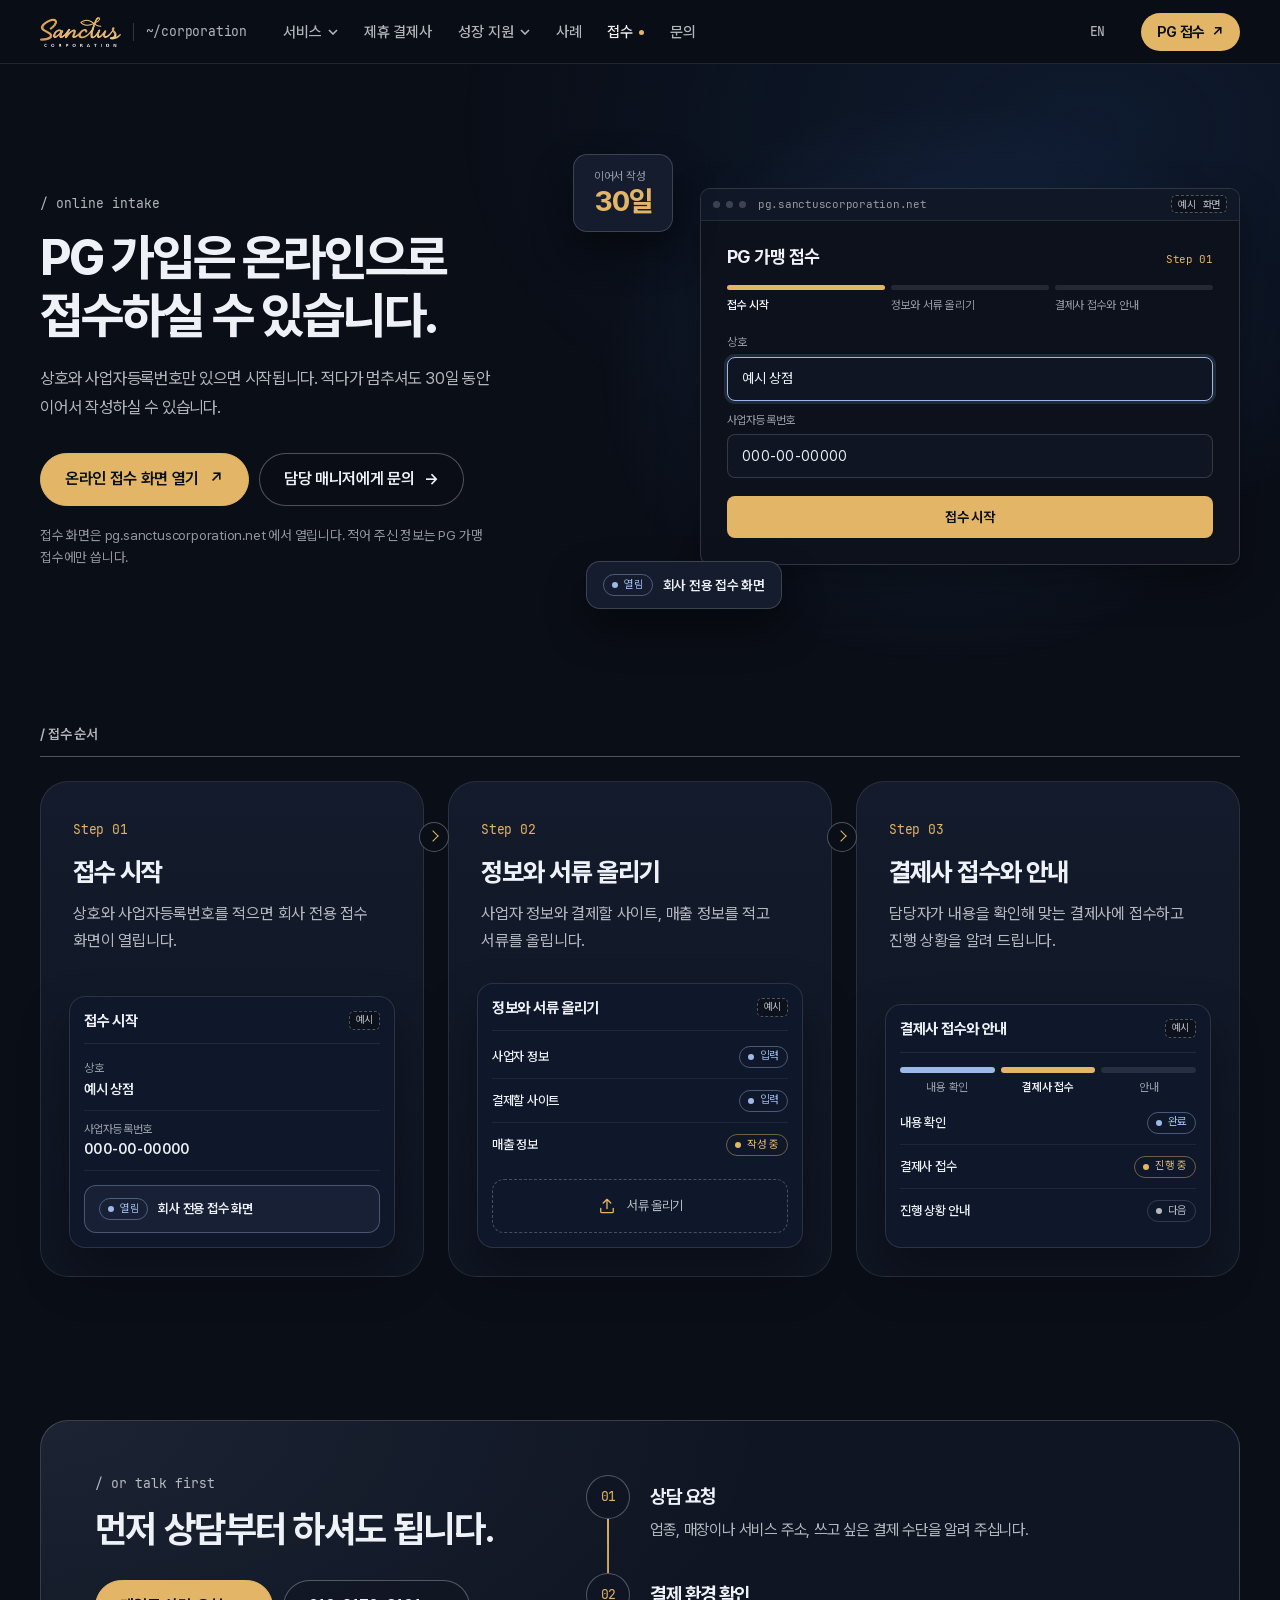
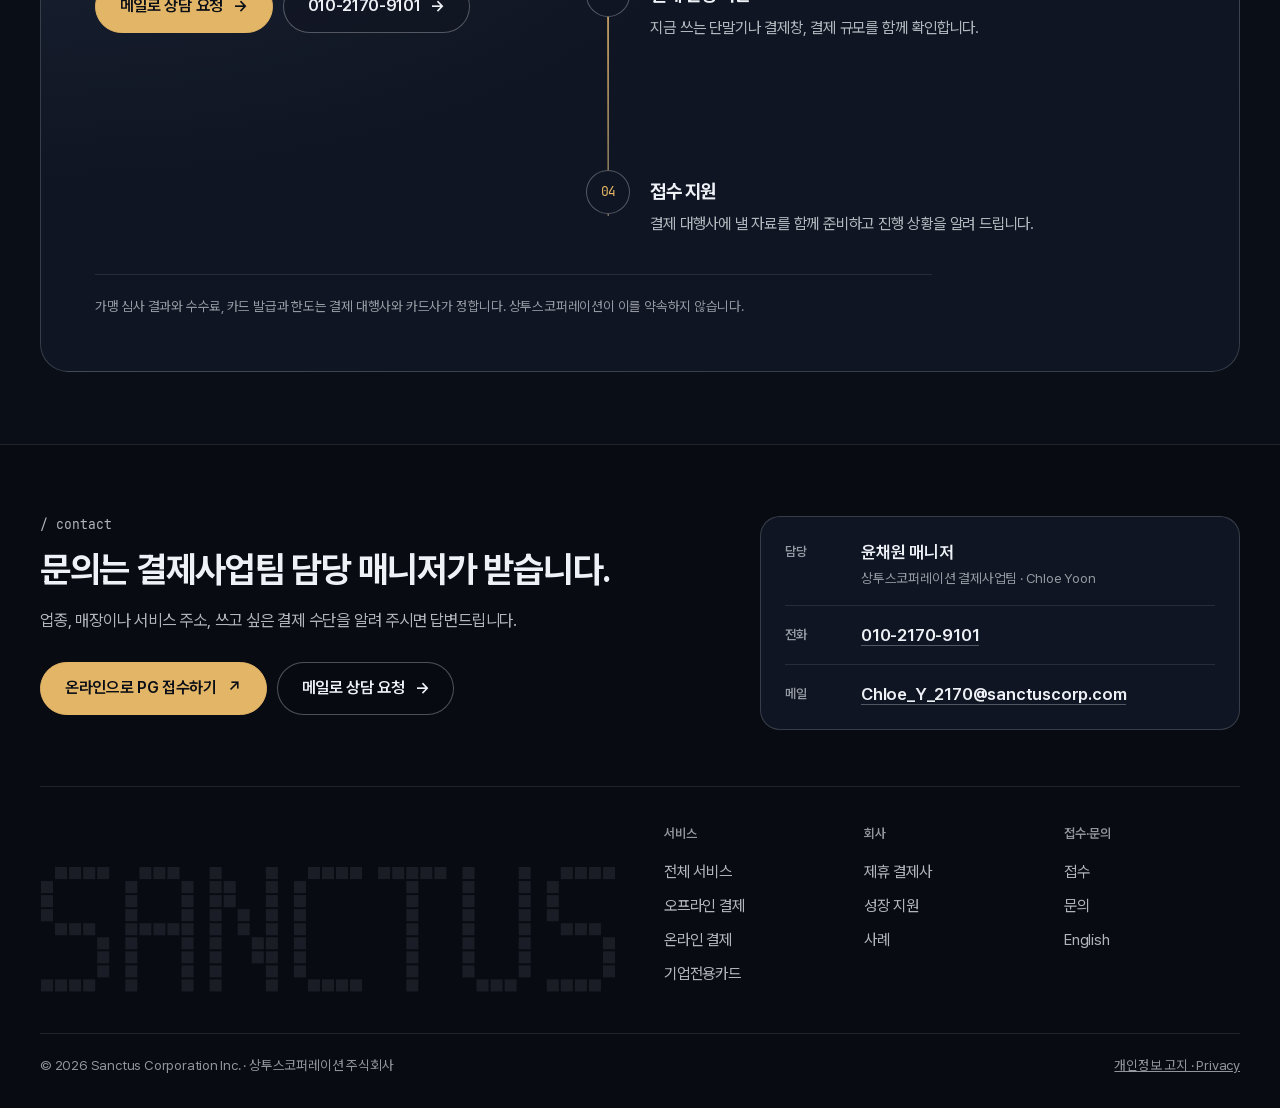
==== commit 66df2433: "feat: 지구본 로고·마우스 효과·픽셀 SANCTUS 반응 Co-Authored-By: Claude Opus 5.5 <noreply@anthropic.com>" ====
--- a/apply/index.html
+++ b/apply/index.html
@@ -19,7 +19,7 @@
 <meta property="og:image" content="https://sanctuscorporation.com/assets/og-image.png">
 <meta name="twitter:card" content="summary_large_image">
 <link rel="preload" href="../assets/fonts/pretendard-var-ks.woff2" as="font" type="font/woff2" crossorigin>
-<link rel="stylesheet" href="../css/v4.css?v4-20261119"><link rel="stylesheet" href="../css/mocks.css?v4-20261119">
+<link rel="stylesheet" href="../css/v4.css?v4-20261119c"><link rel="stylesheet" href="../css/mocks.css?v4-20261119c">
 <script>(function(){var d=document.documentElement;d.className='js';if(window.matchMedia&&matchMedia('(prefers-reduced-motion: reduce)').matches)d.className+=' rm';setTimeout(function(){d.classList.add('go')},1600)})()</script>
 
 </head>
@@ -32,6 +32,6 @@
 <section class="sec talk" id="talk" aria-labelledby="talk-h"><div class="wrap"><div class="tl-box"><div class="tl-grid"><div class="tl-copy"><p class="eyebrow">/ or talk first</p><h2 id="talk-h">먼저 상담부터 <span class="nb">하셔도 됩니다.</span></h2><div class="btns"><a class="btn pri" href="mailto:Chloe_Y_2170@sanctuscorp.com?subject=%EA%B2%B0%EC%A0%9C%20%EC%83%81%EB%8B%B4%20%EC%9A%94%EC%B2%AD">메일로 상담 요청 <i aria-hidden="true">→</i></a><a class="btn" href="tel:01021709101">010-2170-9101 <i aria-hidden="true">→</i></a></div></div><ol class="tl-list anim"><li class="rv" style="--i:0"><span class="tl-no">01</span><div><h3>상담 요청</h3><p>업종, 매장이나 서비스 주소, 쓰고 싶은 결제 수단을 알려 주십니다.</p></div></li><li class="rv" style="--i:1"><span class="tl-no">02</span><div><h3>결제 환경 확인</h3><p>지금 쓰는 단말기나 결제창, 결제 규모를 함께 확인합니다.</p></div></li><li class="rv" style="--i:2"><span class="tl-no">03</span><div><h3>방식 안내</h3><p>맞는 결제 방식과 진행 절차를 비교해 설명드립니다.</p></div></li><li class="rv" style="--i:3"><span class="tl-no">04</span><div><h3>접수 지원</h3><p>결제 대행사에 낼 자료를 함께 준비하고 진행 상황을 알려 드립니다.</p></div></li></ol></div><p class="fine">가맹 심사 결과와 수수료, 카드 발급과 한도는 결제 대행사와 카드사가 정합니다. 상투스코퍼레이션이 이를 약속하지 않습니다.</p></div></div></section>
 </main>
 <footer class="ft" id="contact-foot" aria-labelledby="ft-h"><div class="wrap"><div class="ft-top"><div class="ft-copy"><p class="eyebrow">/ contact</p><h2 id="ft-h">문의는 결제사업팀 담당 매니저가 받습니다.</h2><p class="lede">업종, 매장이나 서비스 주소, 쓰고 싶은 결제 수단을 알려 주시면 답변드립니다.</p><div class="btns"><a class="btn pri" href="https://pg.sanctuscorporation.net/" target="_blank" rel="noopener">온라인으로 PG 접수하기 <i aria-hidden="true">↗</i></a><a class="btn" href="mailto:Chloe_Y_2170@sanctuscorp.com?subject=%EA%B2%B0%EC%A0%9C%20%EC%83%81%EB%8B%B4%20%EC%9A%94%EC%B2%AD">메일로 상담 요청 <i aria-hidden="true">→</i></a></div></div><dl class="who"><div><dt>담당</dt><dd>윤채원 매니저<small>상투스코퍼레이션 결제사업팀 · Chloe Yoon</small></dd></div><div><dt>전화</dt><dd><a href="tel:01021709101">010-2170-9101</a></dd></div><div><dt>메일</dt><dd><a href="mailto:Chloe_Y_2170@sanctuscorp.com">Chloe_Y_2170@<wbr>sanctuscorp.com</a></dd></div></dl></div><div class="ft-mid"><svg class="pix ft-pix" viewBox="0 0 41 9" preserveAspectRatio="xMinYMax meet" aria-hidden="true" focusable="false"><rect x="1.07" y="0.07" width=".86" height=".86"/><rect x="2.07" y="0.07" width=".86" height=".86"/><rect x="3.07" y="0.07" width=".86" height=".86"/><rect x="4.07" y="0.07" width=".86" height=".86"/><rect x="0.07" y="1.07" width=".86" height=".86"/><rect x="0.07" y="2.07" width=".86" height=".86"/><rect x="0.07" y="3.07" width=".86" height=".86"/><rect x="1.07" y="4.07" width=".86" height=".86"/><rect x="2.07" y="4.07" width=".86" height=".86"/><rect x="3.07" y="4.07" width=".86" height=".86"/><rect x="4.07" y="5.07" width=".86" height=".86"/><rect x="4.07" y="6.07" width=".86" height=".86"/><rect x="4.07" y="7.07" width=".86" height=".86"/><rect x="0.07" y="8.07" width=".86" height=".86"/><rect x="1.07" y="8.07" width=".86" height=".86"/><rect x="2.07" y="8.07" width=".86" height=".86"/><rect x="3.07" y="8.07" width=".86" height=".86"/><rect x="7.07" y="0.07" width=".86" height=".86"/><rect x="8.07" y="0.07" width=".86" height=".86"/><rect x="9.07" y="0.07" width=".86" height=".86"/><rect x="6.07" y="1.07" width=".86" height=".86"/><rect x="10.07" y="1.07" width=".86" height=".86"/><rect x="6.07" y="2.07" width=".86" height=".86"/><rect x="10.07" y="2.07" width=".86" height=".86"/><rect x="6.07" y="3.07" width=".86" height=".86"/><rect x="10.07" y="3.07" width=".86" height=".86"/><rect x="6.07" y="4.07" width=".86" height=".86"/><rect x="7.07" y="4.07" width=".86" height=".86"/><rect x="8.07" y="4.07" width=".86" height=".86"/><rect x="9.07" y="4.07" width=".86" height=".86"/><rect x="10.07" y="4.07" width=".86" height=".86"/><rect x="6.07" y="5.07" width=".86" height=".86"/><rect x="10.07" y="5.07" width=".86" height=".86"/><rect x="6.07" y="6.07" width=".86" height=".86"/><rect x="10.07" y="6.07" width=".86" height=".86"/><rect x="6.07" y="7.07" width=".86" height=".86"/><rect x="10.07" y="7.07" width=".86" height=".86"/><rect x="6.07" y="8.07" width=".86" height=".86"/><rect x="10.07" y="8.07" width=".86" height=".86"/><rect x="12.07" y="0.07" width=".86" height=".86"/><rect x="16.07" y="0.07" width=".86" height=".86"/><rect x="12.07" y="1.07" width=".86" height=".86"/><rect x="13.07" y="1.07" width=".86" height=".86"/><rect x="16.07" y="1.07" width=".86" height=".86"/><rect x="12.07" y="2.07" width=".86" height=".86"/><rect x="13.07" y="2.07" width=".86" height=".86"/><rect x="16.07" y="2.07" width=".86" height=".86"/><rect x="12.07" y="3.07" width=".86" height=".86"/><rect x="14.07" y="3.07" width=".86" height=".86"/><rect x="16.07" y="3.07" width=".86" height=".86"/><rect x="12.07" y="4.07" width=".86" height=".86"/><rect x="14.07" y="4.07" width=".86" height=".86"/><rect x="16.07" y="4.07" width=".86" height=".86"/><rect x="12.07" y="5.07" width=".86" height=".86"/><rect x="15.07" y="5.07" width=".86" height=".86"/><rect x="16.07" y="5.07" width=".86" height=".86"/><rect x="12.07" y="6.07" width=".86" height=".86"/><rect x="15.07" y="6.07" width=".86" height=".86"/><rect x="16.07" y="6.07" width=".86" height=".86"/><rect x="12.07" y="7.07" width=".86" height=".86"/><rect x="16.07" y="7.07" width=".86" height=".86"/><rect x="12.07" y="8.07" width=".86" height=".86"/><rect x="16.07" y="8.07" width=".86" height=".86"/><rect x="19.07" y="0.07" width=".86" height=".86"/><rect x="20.07" y="0.07" width=".86" height=".86"/><rect x="21.07" y="0.07" width=".86" height=".86"/><rect x="22.07" y="0.07" width=".86" height=".86"/><rect x="18.07" y="1.07" width=".86" height=".86"/><rect x="18.07" y="2.07" width=".86" height=".86"/><rect x="18.07" y="3.07" width=".86" height=".86"/><rect x="18.07" y="4.07" width=".86" height=".86"/><rect x="18.07" y="5.07" width=".86" height=".86"/><rect x="18.07" y="6.07" width=".86" height=".86"/><rect x="18.07" y="7.07" width=".86" height=".86"/><rect x="19.07" y="8.07" width=".86" height=".86"/><rect x="20.07" y="8.07" width=".86" height=".86"/><rect x="21.07" y="8.07" width=".86" height=".86"/><rect x="22.07" y="8.07" width=".86" height=".86"/><rect x="24.07" y="0.07" width=".86" height=".86"/><rect x="25.07" y="0.07" width=".86" height=".86"/><rect x="26.07" y="0.07" width=".86" height=".86"/><rect x="27.07" y="0.07" width=".86" height=".86"/><rect x="28.07" y="0.07" width=".86" height=".86"/><rect x="26.07" y="1.07" width=".86" height=".86"/><rect x="26.07" y="2.07" width=".86" height=".86"/><rect x="26.07" y="3.07" width=".86" height=".86"/><rect x="26.07" y="4.07" width=".86" height=".86"/><rect x="26.07" y="5.07" width=".86" height=".86"/><rect x="26.07" y="6.07" width=".86" height=".86"/><rect x="26.07" y="7.07" width=".86" height=".86"/><rect x="26.07" y="8.07" width=".86" height=".86"/><rect x="30.07" y="0.07" width=".86" height=".86"/><rect x="34.07" y="0.07" width=".86" height=".86"/><rect x="30.07" y="1.07" width=".86" height=".86"/><rect x="34.07" y="1.07" width=".86" height=".86"/><rect x="30.07" y="2.07" width=".86" height=".86"/><rect x="34.07" y="2.07" width=".86" height=".86"/><rect x="30.07" y="3.07" width=".86" height=".86"/><rect x="34.07" y="3.07" width=".86" height=".86"/><rect x="30.07" y="4.07" width=".86" height=".86"/><rect x="34.07" y="4.07" width=".86" height=".86"/><rect x="30.07" y="5.07" width=".86" height=".86"/><rect x="34.07" y="5.07" width=".86" height=".86"/><rect x="30.07" y="6.07" width=".86" height=".86"/><rect x="34.07" y="6.07" width=".86" height=".86"/><rect x="30.07" y="7.07" width=".86" height=".86"/><rect x="34.07" y="7.07" width=".86" height=".86"/><rect x="31.07" y="8.07" width=".86" height=".86"/><rect x="32.07" y="8.07" width=".86" height=".86"/><rect x="33.07" y="8.07" width=".86" height=".86"/><rect x="37.07" y="0.07" width=".86" height=".86"/><rect x="38.07" y="0.07" width=".86" height=".86"/><rect x="39.07" y="0.07" width=".86" height=".86"/><rect x="40.07" y="0.07" width=".86" height=".86"/><rect x="36.07" y="1.07" width=".86" height=".86"/><rect x="36.07" y="2.07" width=".86" height=".86"/><rect x="36.07" y="3.07" width=".86" height=".86"/><rect x="37.07" y="4.07" width=".86" height=".86"/><rect x="38.07" y="4.07" width=".86" height=".86"/><rect x="39.07" y="4.07" width=".86" height=".86"/><rect x="40.07" y="5.07" width=".86" height=".86"/><rect x="40.07" y="6.07" width=".86" height=".86"/><rect x="40.07" y="7.07" width=".86" height=".86"/><rect x="36.07" y="8.07" width=".86" height=".86"/><rect x="37.07" y="8.07" width=".86" height=".86"/><rect x="38.07" y="8.07" width=".86" height=".86"/><rect x="39.07" y="8.07" width=".86" height=".86"/></svg><div class="ft-map"><div><p class="fm-h">서비스</p><ul><li><a href="../services/">전체 서비스</a></li><li><a href="../services/offline/">오프라인 결제</a></li><li><a href="../services/online/">온라인 결제</a></li><li><a href="../services/corporate-card/">기업전용카드</a></li></ul></div><div><p class="fm-h">회사</p><ul><li><a href="../partners/">제휴 결제사</a></li><li><a href="../growth/">성장 지원</a></li><li><a href="../cases/">사례</a></li></ul></div><div><p class="fm-h">접수·문의</p><ul><li><a href="../apply/">접수</a></li><li><a href="../contact/">문의</a></li><li><a href="../en/" lang="en">English</a></li></ul></div></div></div><div class="ft-end"><span>© 2026 Sanctus Corporation Inc. · 상투스코퍼레이션 주식회사</span><a href="../privacy.html">개인정보 고지 · Privacy</a></div></div></footer>
-<script src="../js/v4.js?v4-20261119" defer></script>
+<script src="../js/v4.js?v4-20261119c" defer></script>
 </body>
 </html>
--- a/css/v4.css
+++ b/css/v4.css
@@ -1065,3 +1065,35 @@
 @media (max-width:1023px){.bt-fig:has(.cs-lg){padding-bottom:52px}}  /* 기업전용카드 «현금 흐름» 범례가 칸 아래 흐림에 덮이지 않게 */
 .bt-fig:has(.po){padding-bottom:52px}  /* 온라인 «판매자별 지급» 판매자 A·B·C 상자가 칸 아래에서 잘리지 않게(L8) */
 .c4-ph .mk-field>span.c4-acct{white-space:normal;flex-wrap:wrap;height:auto;min-height:36px;padding-top:6px;padding-bottom:6px;row-gap:4px}
+
+/* ========== 제휴사 로고(11-19) — 이름 글자 대신 공식 로고(BUILD_NOTES 13·14장) ==========
+   11-19 «2번»: 칩(밝은 바탕) 없이 네이비 위에 흰색 단색으로 바로 둡니다. 공식 흰색판은 파일 그대로, 흰색판이 없는 로고는
+   .wm(흰색 실루엣 필터). 평소 불투명도 .7, 칸에 마우스를 올리거나 초점이 들어오면 1. 금색은 칸 테두리(마우스 올림)에만. connected 점은 원래 아이스 블루(앞쪽 .gl-names span::before·.pt-st::before 그대로, 11-19 밤 되돌림).
+   크기는 «면적 맞춤»: 폭 = 칸 공통 폭(--lg-s) × 로고별 k(√(가로세로 비 ÷ 5.5), lib/logos.py 가 style 에 줌),
+   높이는 비율대로 따라와 늘어나거나 찌그러지지 않습니다. 로고 자리(.lg)의 높이·옆 여백은 칩이 있던 때 그대로라 칸 배치가 같습니다.
+   --lg-s 의 px 상한은 «가장 덜 납작한 로고(KOVAN, 비 3.33 ÷ k 0.778 = 4.28)의 높이 ≤ 자리 높이의 0.4» 가 되게 정했습니다. */
+.lg{display:flex;align-items:center;justify-content:center;min-width:0;height:var(--lg-h);padding:0 var(--lg-px);container-type:inline-size}
+.lg img,.lg-node img{display:block;min-width:0;width:calc(var(--lg-s) * var(--k,1));max-width:min(100%,var(--mw,100%));height:auto;opacity:.7;transition:opacity .2s var(--e-ui)}
+.lg img.wm,.lg-node img.wm{filter:brightness(0) invert(1)}
+.gl-names li:not(.etc),.pr li:not(.etc){transition:border-color .2s var(--e-ui)}
+.gl-names li:not(.etc):hover,.gl-names li:not(.etc):focus-within,.pr li:not(.etc):hover,.pr li:not(.etc):focus-within,
+.pt-grid li:not(.etc):hover,.pt-grid li:not(.etc):focus-within,.fw-nodes li.lg-node:hover{border-color:var(--amber)}
+.gl-names li:hover .lg img,.gl-names li:focus-within .lg img,.pr li:hover .lg img,.pr li:focus-within .lg img,
+.pt-grid li:hover .lg img,.pt-grid li:focus-within .lg img,.fw-nodes li.lg-node:hover img{opacity:1}
+.gl-names .lg,.pr .lg{--lg-h:44px;--lg-px:0px;--lg-s:min(100cqw,84px)}      /* 84 ≈ 4.28 × 19.6(자리 44 의 0.45). 11-19 «2번»: 칩이 없어 옆 여백 0, 상한 72 → 84(메인 1440 의 좁은 칸에서 흰 로고가 작아 보이지 않게) */
+.pt-grid .lg{--lg-h:80px;--lg-px:18px;--lg-s:min(86cqw,137px);border-radius:12px}  /* 137 = 4.28 × 32 */
+@media (max-width:899px){.pt-grid .lg{--lg-h:60px;--lg-px:14px;--lg-s:min(86cqw,102px)}}  /* 102 = 4.28 × 24 */
+/* 연결 구조도: 결제사 칸은 다른 칸과 같은 어두운 칸 위에 흰색 로고(칸 크기·간격은 그대로) */
+.fw-nodes li.lg-node{display:flex;align-items:center;justify-content:center;min-height:46px;padding:0 12px;container-type:inline-size;transition:border-color .2s var(--e-ui);--lg-s:min(86cqw,88px)}  /* 88 ≈ 4.28 × 20.5(칸 최소 높이 46 안). 11-19 «2번»: 77 → 88 */
+
+/* ========== 마우스 효과·지구본 로고(11-19 밤) — BUILD_NOTES 15장. 앞쪽 규칙은 고치지 않고 덧붙이기만 합니다 ==========
+   .gl-lb: 지구본 앞쪽 로고를 그리는 덧캔버스(globe.js 가 만듦). 가장자리 흐림(mask)을 빼서 칸 끝 로고가 흐려지지 않게.
+   .fx-glow: 커서를 따라오는 바탕 빛(v4.js 가 만듦). z-index -1 이라 글·카드 뒤에 깔리고, 첫 화면 영상(.hero 쌓임 맥락) 아래에 있어 영상 위에는 보이지 않습니다.
+   .fx-card: 커서 가까운 카드 테두리 빛(--fx-g 0~1, v4.js). outline 을 테두리 자리(-1px)에 겹쳐 크기·배치가 바뀌지 않고, 키보드 초점 테두리는 그대로 이깁니다. */
+.gl-stage canvas.gl-lb{position:absolute;left:0;top:0;width:100%;height:100%;pointer-events:none;-webkit-mask-image:none;mask-image:none}
+.fx-glow{position:fixed;left:0;top:0;z-index:-1;width:760px;height:760px;margin:-380px 0 0 -380px;border-radius:50%;pointer-events:none;
+  background:radial-gradient(closest-side,rgba(227,181,102,.09),rgba(227,181,102,.05) 22%,rgba(157,185,232,.045) 50%,rgba(157,185,232,0) 100%);
+  opacity:0;transition:opacity .5s var(--e-ui);will-change:transform;contain:strict}
+.fx-glow.on{opacity:1}
+.fx-card:not(:focus-visible){outline:1px solid rgba(227,181,102,calc(var(--fx-g,0) * .6));outline-offset:-1px}
+@media (prefers-reduced-motion:reduce){.fx-glow{display:none}}
